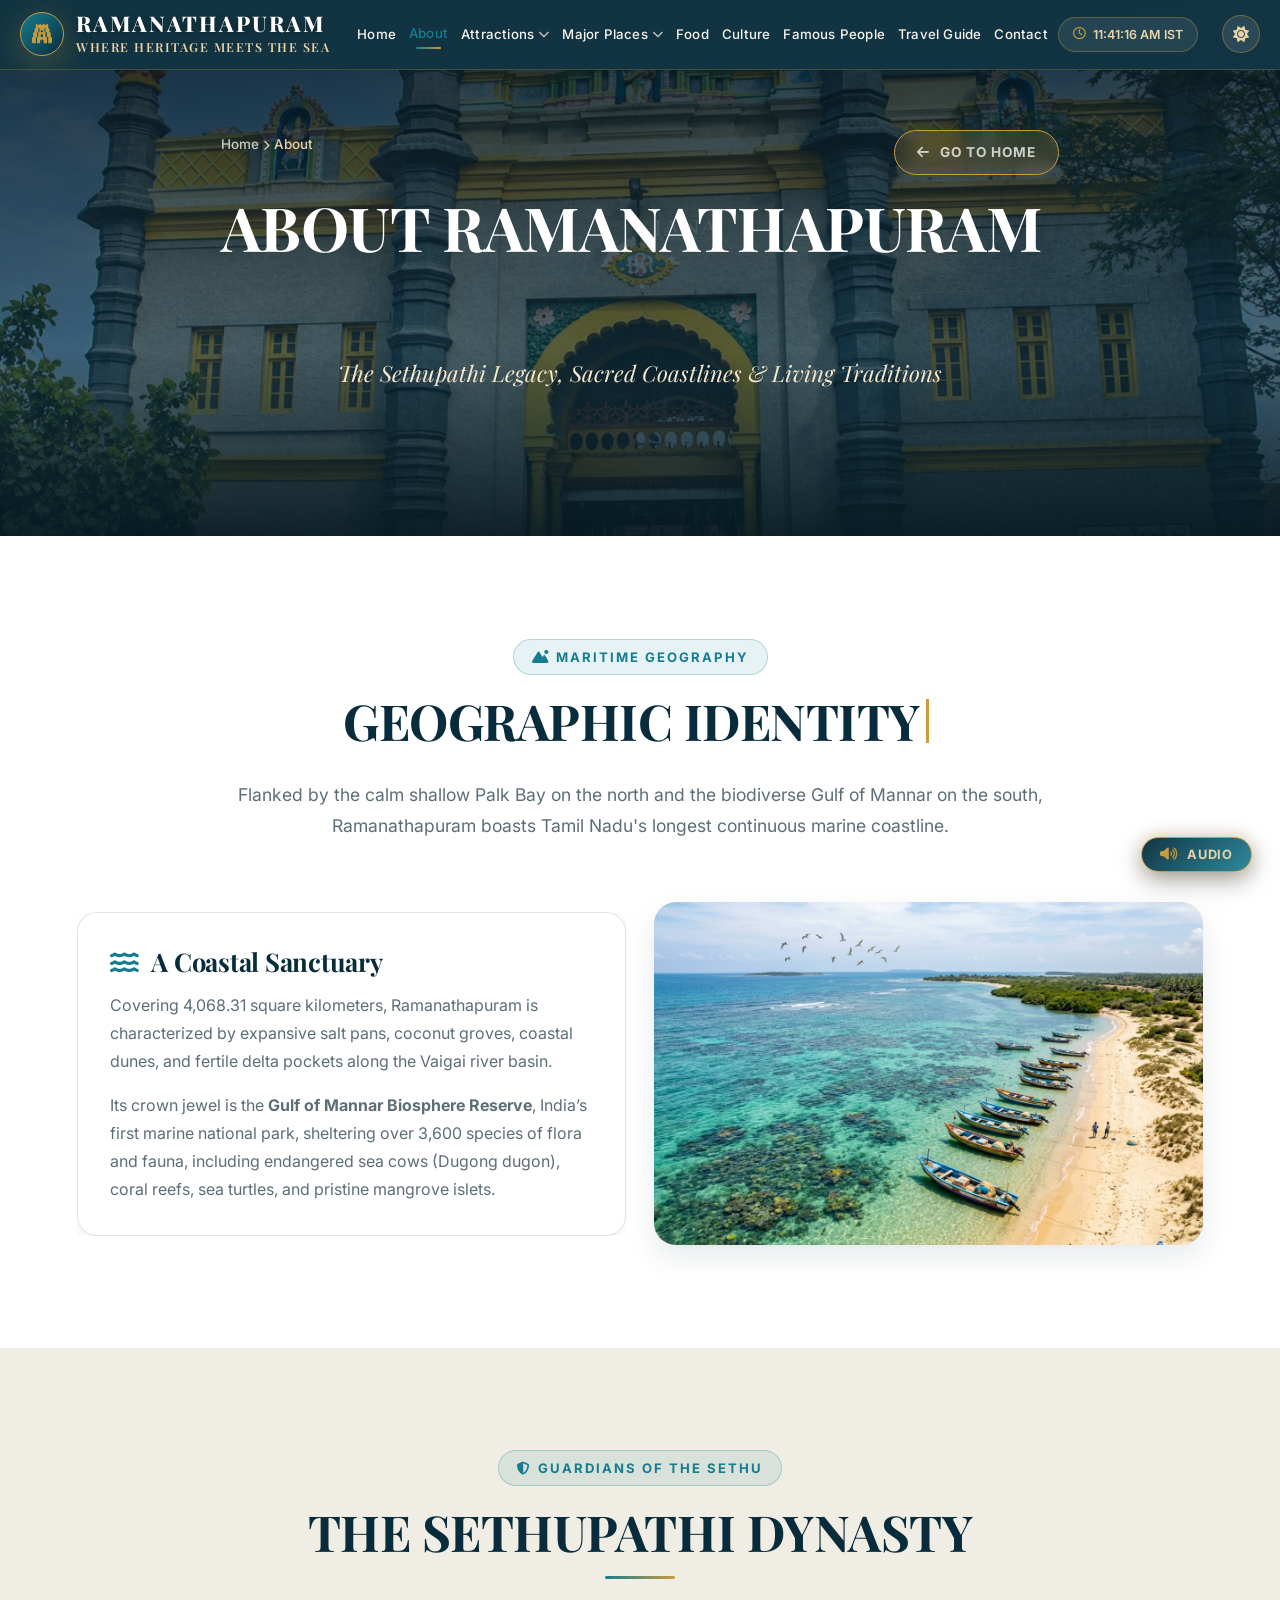
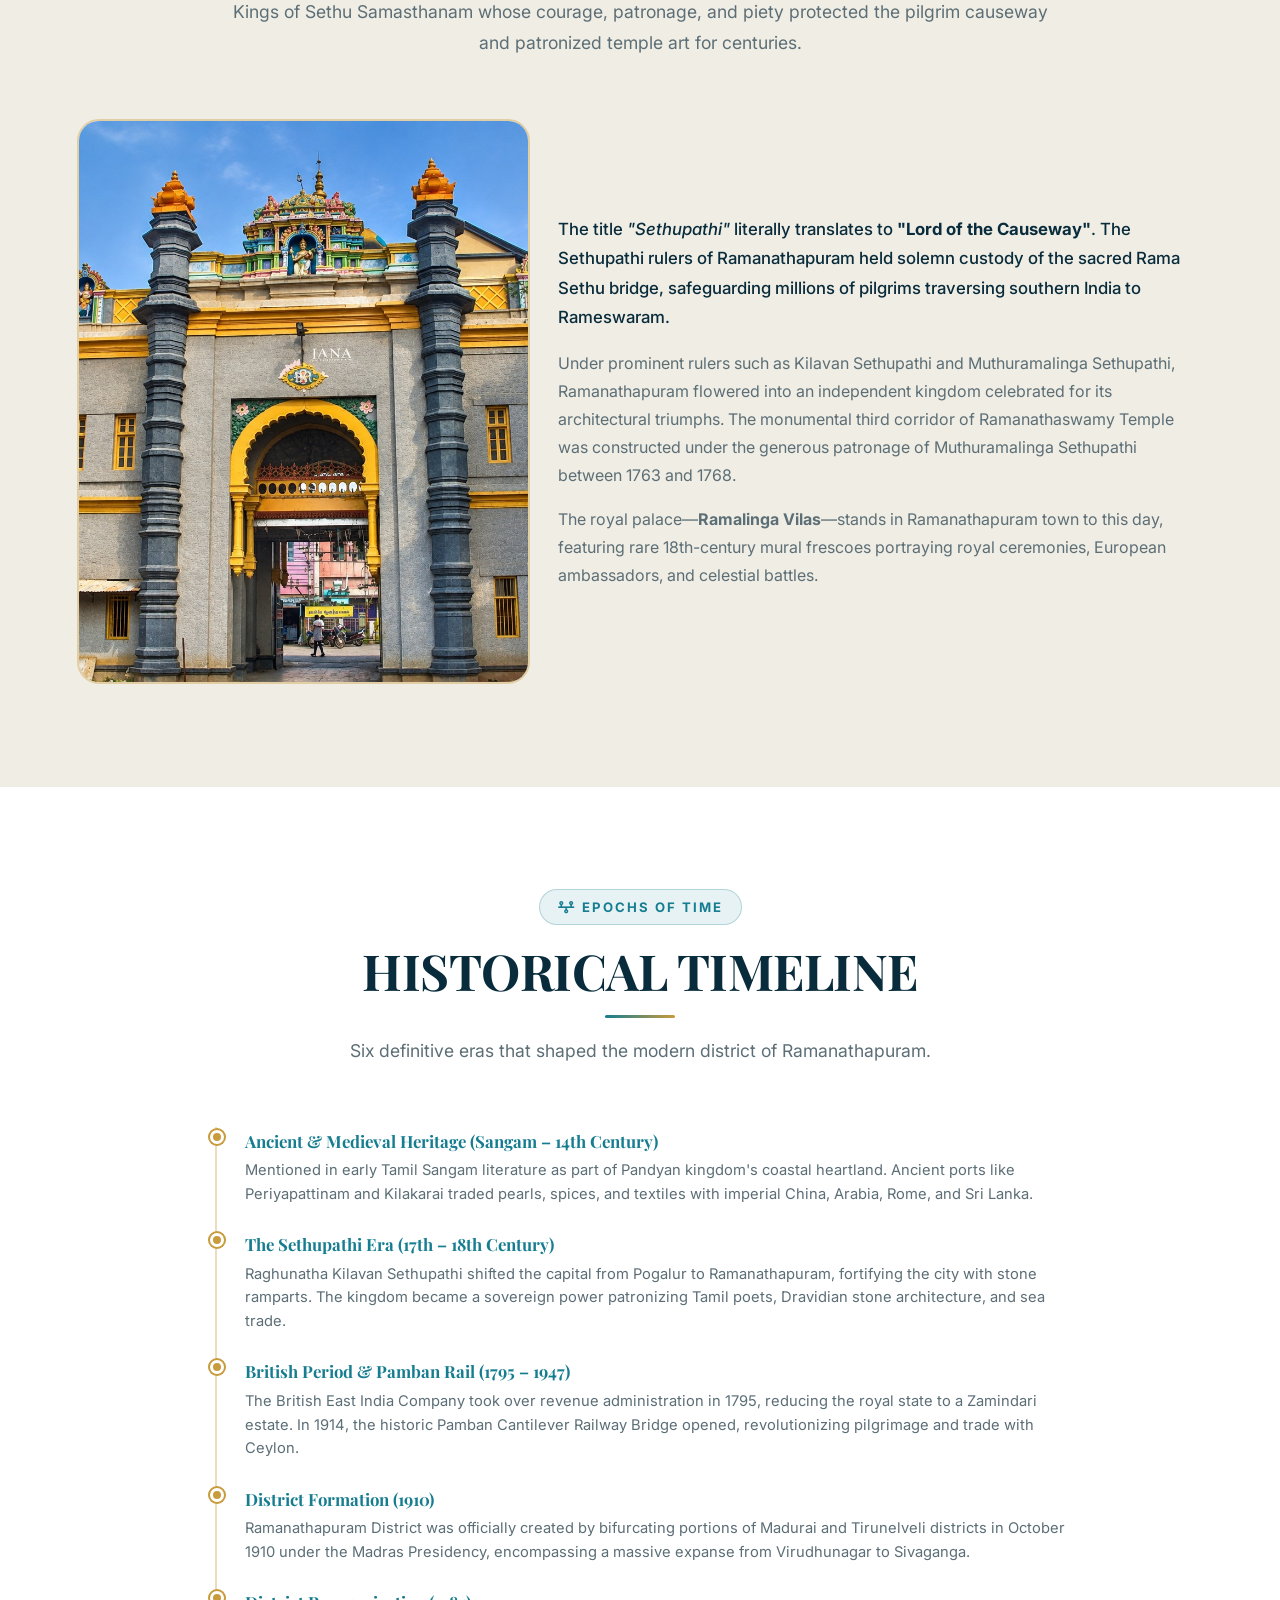
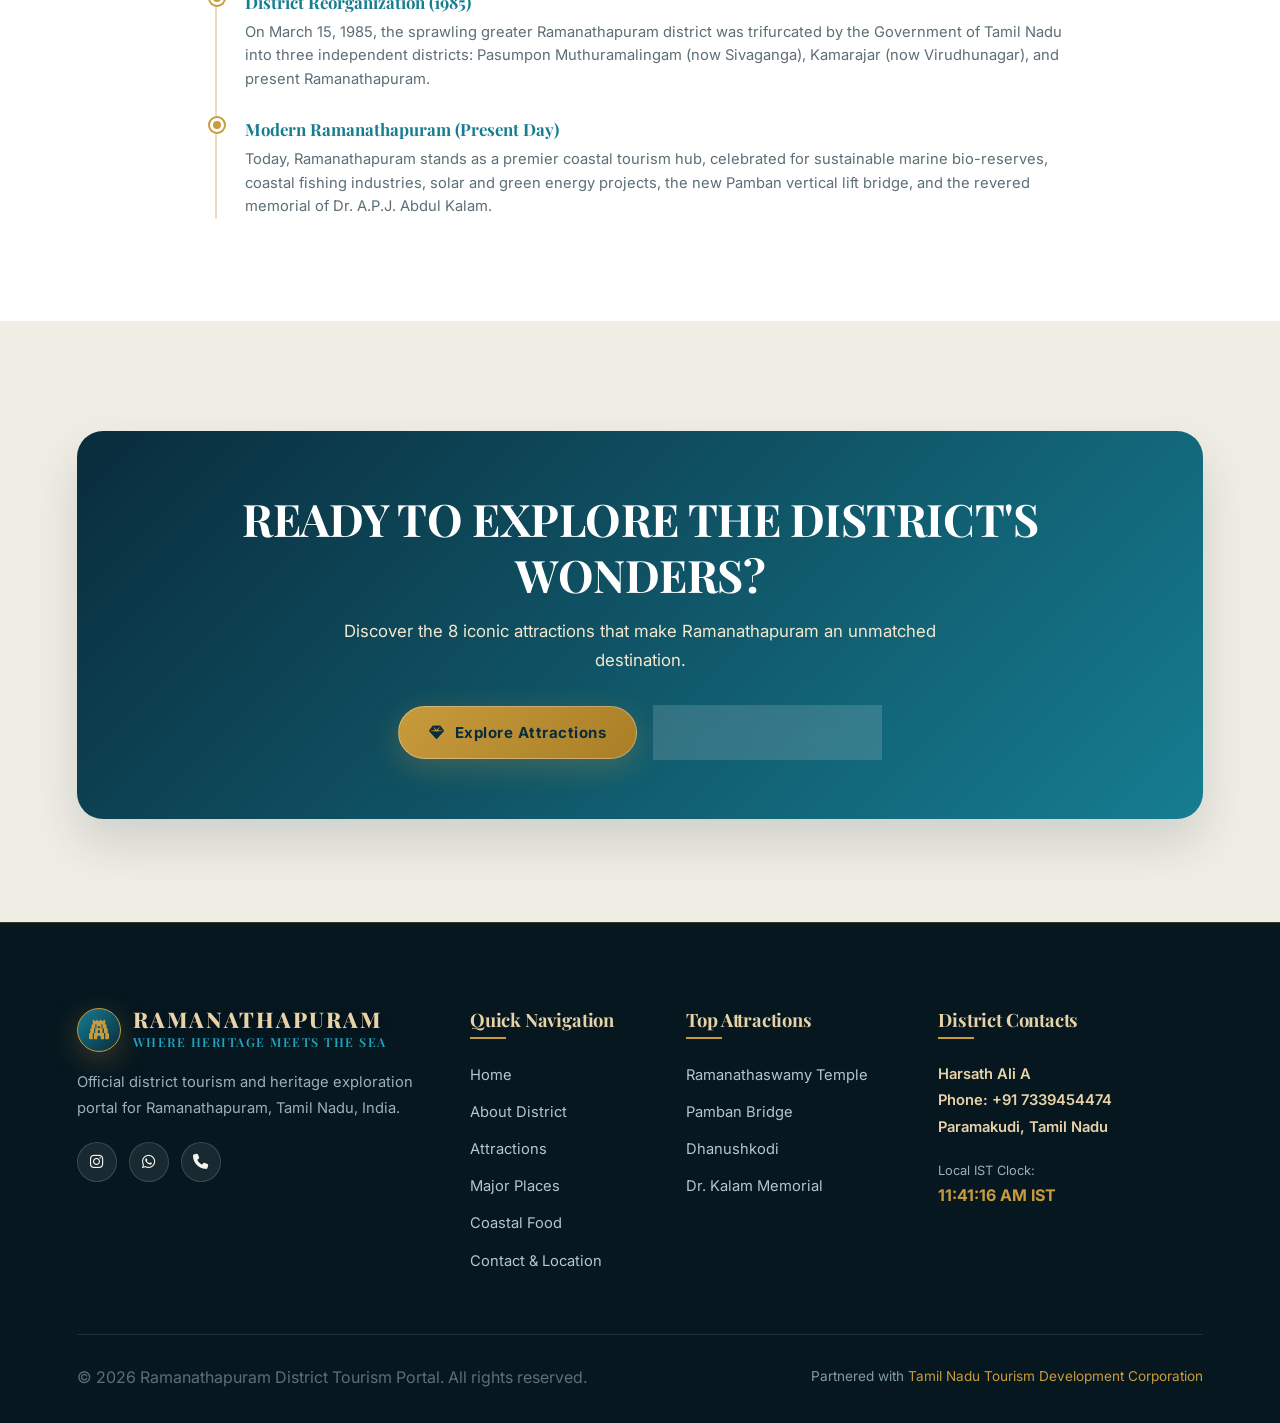
==== about.html @ c70d8a77 "Add files via upload" ====
<!DOCTYPE html>
<html lang="en" data-theme="light">
<head>
    <meta charset="UTF-8">
    <meta name="viewport" content="width=device-width, initial-scale=1.0">
    <title>About Ramanathapuram | Heritage, Geography & Royal Sethupathi Era</title>
    <meta name="description" content="Discover the rich history, royal Sethupathi era, Gulf of Mannar marine reserve, and vibrant cultural heritage of Ramanathapuram District, Tamil Nadu.">
    <link rel="icon" type="image/svg+xml" href="data:image/svg+xml,<svg xmlns='http://www.w3.org/2000/svg' viewBox='0 0 100 100'><text y='.9em' font-size='90'>🌊</text></svg>">

    <link rel="stylesheet" href="https://cdnjs.cloudflare.com/ajax/libs/font-awesome/6.5.1/css/all.min.css">
    <link rel="stylesheet" href="https://cdn.jsdelivr.net/npm/swiper@11/swiper-bundle.min.css">
    <link rel="stylesheet" href="css/style.css">
    <link rel="stylesheet" href="css/components.css">
    <link rel="stylesheet" href="css/responsive.css">
</head>
<body class="page-about">

    <div id="scroll-progress"></div>

    <!-- Header Navigation -->
    <header class="site-header" id="main-header">
        <div class="nav-container-inner">
            <a href="index.html" class="header-brand" aria-label="Ramanathapuram Tourism Home">
                <div class="brand-logo-icon"><i class="fa-solid fa-gopuram"></i></div>
                <div class="brand-text-group">
                    <span class="brand-title on-hero">RAMANATHAPURAM</span>
                    <span class="brand-tagline on-hero">Where Heritage Meets the Sea</span>
                </div>
            </a>

            <nav class="desktop-nav" aria-label="Primary Navigation">
                <ul class="nav-list">
                    <li class="nav-item"><a href="index.html" class="nav-link on-hero">Home</a></li>
                    <li class="nav-item"><a href="about.html" class="nav-link on-hero active">About</a></li>
                    
                    <li class="nav-item has-dropdown">
                        <a href="attractions.html" class="nav-link on-hero">
                            Attractions <i class="fa-solid fa-chevron-down dropdown-chevron"></i>
                        </a>
                        <ul class="dropdown-menu">
                            <li class="dropdown-item"><a href="attractions.html#ramanathaswamy"><i class="fa-solid fa-om"></i> Ramanathaswamy Temple</a></li>
                            <li class="dropdown-item"><a href="attractions.html#pamban"><i class="fa-solid fa-bridge"></i> Pamban Bridge</a></li>
                            <li class="dropdown-item"><a href="attractions.html#dhanushkodi"><i class="fa-solid fa-monument"></i> Dhanushkodi</a></li>
                            <li class="dropdown-item"><a href="attractions.html#kalam"><i class="fa-solid fa-star"></i> A.P.J. Abdul Kalam Memorial</a></li>
                            <li class="dropdown-item"><a href="attractions.html#agni"><i class="fa-solid fa-water"></i> Agni Theertham</a></li>
                            <li class="dropdown-item"><a href="attractions.html#uthirakosamangai"><i class="fa-solid fa-gem"></i> Thiru Uthirakosamangai</a></li>
                            <li class="dropdown-item"><a href="attractions.html#thiruppullani"><i class="fa-solid fa-place-of-worship"></i> Thiruppullani</a></li>
                            <li class="dropdown-item"><a href="attractions.html#dhanushkodi-beach"><i class="fa-solid fa-umbrella-beach"></i> Dhanushkodi Beach</a></li>
                        </ul>
                    </li>

                    <li class="nav-item has-dropdown">
                        <a href="places.html" class="nav-link on-hero">
                            Major Places <i class="fa-solid fa-chevron-down dropdown-chevron"></i>
                        </a>
                        <ul class="dropdown-menu">
                            <li class="dropdown-item"><a href="places.html#ramanathapuram"><i class="fa-solid fa-chess-rook"></i> Ramanathapuram</a></li>
                            <li class="dropdown-item"><a href="places.html#rameswaram"><i class="fa-solid fa-gopuram"></i> Rameswaram</a></li>
                            <li class="dropdown-item"><a href="places.html#paramakudi"><i class="fa-solid fa-masks-theater"></i> Paramakudi</a></li>
                            <li class="dropdown-item"><a href="places.html#dhanushkodi"><i class="fa-solid fa-compass"></i> Dhanushkodi</a></li>
                            <li class="dropdown-item"><a href="places.html#kilakarai"><i class="fa-solid fa-anchor"></i> Kilakarai</a></li>
                            <li class="dropdown-item"><a href="places.html#uthirakosamangai"><i class="fa-solid fa-tree"></i> Thiru Uthirakosamangai</a></li>
                        </ul>
                    </li>

                    <li class="nav-item"><a href="food.html" class="nav-link on-hero">Food</a></li>
                    <li class="nav-item"><a href="culture.html" class="nav-link on-hero">Culture</a></li>
                    <li class="nav-item"><a href="people.html" class="nav-link on-hero">Famous People</a></li>
                    <li class="nav-item"><a href="guide.html" class="nav-link on-hero">Travel Guide</a></li>
                    <li class="nav-item"><a href="contact.html" class="nav-link on-hero">Contact</a></li>
                    <li class="nav-item">
                        <div class="ist-clock-pill on-hero">
                            <i class="fa-regular fa-clock clock-icon-pulse"></i>
                            <span class="live-ist-clock">Loading IST...</span>
                        </div>
                    </li>
                </ul>
            </nav>

            <div class="header-widgets">
                <button class="theme-toggle-btn nav-theme-toggle on-hero" aria-label="Toggle dark and light mode" title="Toggle dark and light mode">
                    <i class="fa-solid fa-moon"></i>
                </button>
                <button class="hamburger-btn on-hero" aria-label="Open Navigation Drawer">
                    <span class="hamburger-line"></span>
                    <span class="hamburger-line"></span>
                    <span class="hamburger-line"></span>
                </button>
            </div>
        </div>
    </header>

    <!-- Mobile Drawer -->
    <div class="mobile-backdrop"></div>
    <div class="mobile-nav-drawer" role="dialog" aria-modal="true">
        <div class="mobile-drawer-header">
            <span class="mobile-drawer-title">RAMANATHAPURAM</span>
            <button class="mobile-close-btn" aria-label="Close"><i class="fa-solid fa-xmark"></i></button>
        </div>
        <div class="mobile-nav-body">
            <a href="index.html" class="mobile-nav-link">Home <i class="fa-solid fa-arrow-right"></i></a>
            <a href="about.html" class="mobile-nav-link active">About <i class="fa-solid fa-arrow-right"></i></a>
            <div>
                <div class="mobile-accordion-header" data-target="mob-attractions">
                    <span>Attractions (8)</span>
                    <i class="fa-solid fa-chevron-down"></i>
                </div>
                <div class="mobile-subnav" id="mob-attractions">
                    <a href="attractions.html#ramanathaswamy">Ramanathaswamy Temple</a>
                    <a href="attractions.html#pamban">Pamban Bridge</a>
                    <a href="attractions.html#dhanushkodi">Dhanushkodi</a>
                    <a href="attractions.html#kalam">A.P.J. Abdul Kalam Memorial</a>
                    <a href="attractions.html#agni">Agni Theertham</a>
                    <a href="attractions.html#uthirakosamangai">Thiru Uthirakosamangai</a>
                    <a href="attractions.html#thiruppullani">Thiruppullani</a>
                    <a href="attractions.html#dhanushkodi-beach">Dhanushkodi Beach</a>
                </div>
            </div>
            <div>
                <div class="mobile-accordion-header" data-target="mob-places">
                    <span>Major Places</span>
                    <i class="fa-solid fa-chevron-down"></i>
                </div>
                <div class="mobile-subnav" id="mob-places">
                    <a href="places.html#ramanathapuram">Ramanathapuram</a>
                    <a href="places.html#rameswaram">Rameswaram</a>
                    <a href="places.html#paramakudi">Paramakudi</a>
                    <a href="places.html#dhanushkodi">Dhanushkodi</a>
                    <a href="places.html#kilakarai">Kilakarai</a>
                    <a href="places.html#uthirakosamangai">Thiru Uthirakosamangai</a>
                </div>
            </div>
            <a href="food.html" class="mobile-nav-link">Food <i class="fa-solid fa-arrow-right"></i></a>
            <a href="culture.html" class="mobile-nav-link">Culture <i class="fa-solid fa-arrow-right"></i></a>
            <a href="people.html" class="mobile-nav-link">Famous People <i class="fa-solid fa-arrow-right"></i></a>
            <a href="guide.html" class="mobile-nav-link">Travel Guide <i class="fa-solid fa-arrow-right"></i></a>
            <a href="contact.html" class="mobile-nav-link">Contact <i class="fa-solid fa-arrow-right"></i></a>
        </div>
        <div class="mobile-drawer-footer">
            <span class="live-ist-clock" style="font-size: 0.85rem;"></span>
            <div style="display: flex; gap: 8px; align-items: center;">
                <button class="theme-toggle-btn" aria-label="Toggle dark and light mode" title="Toggle dark and light mode"><i class="fa-solid fa-moon"></i></button>
            </div>
        </div>
    </div>

    <main>
        <!-- Page Hero -->
        <section class="page-hero">
            <div class="hero-bg-media">
                <img src="assets/images/places/ramanathapuram.jpg" alt="Ramalinga Vilas Palace Ramanathapuram" class="hero-bg-img">
            </div>
            <div class="page-hero-overlay"></div>
            <div class="page-hero-content">
                <div class="breadcrumb-nav" style="display: flex; align-items: center; justify-content: space-between; flex-wrap: wrap; gap: 12px;">
                    <div>
                        <a href="index.html">Home</a> <i class="fa-solid fa-chevron-right" style="font-size: 0.65rem;"></i> <span>About</span>
                    </div>
                    <a href="index.html" class="btn-go-home"><i class="fa-solid fa-arrow-left"></i> Go to Home</a>
                </div>
                <h1 class="page-hero-title typing-title">ABOUT RAMANATHAPURAM</h1>
                <p class="page-hero-subtitle">The Sethupathi Legacy, Sacred Coastlines & Living Traditions</p>

                <!-- Scroll Indicator (Requirement 22) -->
                <a href="#geo-section" class="scroll-indicator-wrap" aria-label="Scroll to Explore">
                    <span class="scroll-indicator-label">Scroll to Explore</span>
                    <div class="scroll-indicator-line"></div>
                    <i class="fa-solid fa-chevron-down scroll-indicator-icon"></i>
                </a>
            </div>
        </section>

        <!-- Geographic Identity & Coastal Landscape -->
        <section class="content-section" id="geo-section" style="background: var(--bg-surface);">
            <div class="section-header">
                <span class="section-badge"><i class="fa-solid fa-mountain-sun"></i> Maritime Geography</span>
                <h2 class="section-title typing-title">GEOGRAPHIC IDENTITY</h2>
                <p class="section-subtitle">
                    Flanked by the calm shallow Palk Bay on the north and the biodiverse Gulf of Mannar on the south, Ramanathapuram boasts Tamil Nadu's longest continuous marine coastline.
                </p>
            </div>

            <div class="editorial-grid" style="align-items: center;">
                <div class="col-span-6">
                    <div class="glass-card spring-jump" style="padding: 32px;">
                        <h3 style="font-size: 1.6rem; color: var(--text-primary); margin-bottom: 14px;">
                            <i class="fa-solid fa-water" style="color: var(--color-ocean-blue); margin-right: 8px;"></i> A Coastal Sanctuary
                        </h3>
                        <p style="margin-bottom: 16px;">
                            Covering 4,068.31 square kilometers, Ramanathapuram is characterized by expansive salt pans, coconut groves, coastal dunes, and fertile delta pockets along the Vaigai river basin.
                        </p>
                        <p>
                            Its crown jewel is the <strong>Gulf of Mannar Biosphere Reserve</strong>, India’s first marine national park, sheltering over 3,600 species of flora and fauna, including endangered sea cows (Dugong dugon), coral reefs, sea turtles, and pristine mangrove islets.
                        </p>
                    </div>
                </div>

                <div class="col-span-6">
                    <div style="border-radius: 22px; overflow: hidden; box-shadow: var(--shadow-md);" class="spring-jump">
                        <img src="assets/images/atmosphere/gulf_of_mannar.jpg" alt="Gulf of Mannar Biosphere Reserve" style="width: 100%; aspect-ratio: 16/10; object-fit: cover;" data-lightbox-src="assets/images/atmosphere/gulf_of_mannar.jpg" data-lightbox-caption="Pristine waters and coral ecosystems of Gulf of Mannar">
                    </div>
                </div>
            </div>
        </section>

        <!-- Historical Significance: The Royal Sethupathis -->
        <section class="content-section" style="background: var(--bg-surface-alt);">
            <div class="section-header">
                <span class="section-badge"><i class="fa-solid fa-shield-halved"></i> Guardians of the Sethu</span>
                <h2 class="section-title">THE SETHUPATHI DYNASTY</h2>
                <p class="section-subtitle">
                    Kings of Sethu Samasthanam whose courage, patronage, and piety protected the pilgrim causeway and patronized temple art for centuries.
                </p>
            </div>

            <div class="editorial-grid" style="align-items: center;">
                <div class="col-span-5">
                    <div style="border-radius: 22px; overflow: hidden; border: 2px solid var(--border-gold);" class="spring-jump">
                        <img src="assets/images/places/ramanathapuram.jpg" alt="Ramalinga Vilas Palace Mural Heritage" style="width: 100%; aspect-ratio: 4/5; object-fit: cover;" data-lightbox-src="assets/images/places/ramanathapuram.jpg" data-lightbox-caption="Ramalinga Vilas Palace, Ramanathapuram">
                    </div>
                </div>

                <div class="col-span-7" style="display: flex; flex-direction: column; gap: 16px;">
                    <p style="font-size: 1.05rem; color: var(--text-primary); font-weight: 500;">
                        The title <em>"Sethupathi"</em> literally translates to <strong>"Lord of the Causeway"</strong>. The Sethupathi rulers of Ramanathapuram held solemn custody of the sacred Rama Sethu bridge, safeguarding millions of pilgrims traversing southern India to Rameswaram.
                    </p>
                    <p>
                        Under prominent rulers such as Kilavan Sethupathi and Muthuramalinga Sethupathi, Ramanathapuram flowered into an independent kingdom celebrated for its architectural triumphs. The monumental third corridor of Ramanathaswamy Temple was constructed under the generous patronage of Muthuramalinga Sethupathi between 1763 and 1768.
                    </p>
                    <p>
                        The royal palace—<strong>Ramalinga Vilas</strong>—stands in Ramanathapuram town to this day, featuring rare 18th-century mural frescoes portraying royal ceremonies, European ambassadors, and celestial battles.
                    </p>
                </div>
            </div>
        </section>

        <!-- Interactive History Timeline -->
        <section class="content-section" style="background: var(--bg-surface);">
            <div class="section-header">
                <span class="section-badge"><i class="fa-solid fa-timeline"></i> Epochs of Time</span>
                <h2 class="section-title">HISTORICAL TIMELINE</h2>
                <p class="section-subtitle">Six definitive eras that shaped the modern district of Ramanathapuram.</p>
            </div>

            <div style="max-width: 850px; margin: 0 auto;">
                <div class="biography-timeline">
                    <!-- 1. Ancient & Medieval Heritage -->
                    <div class="timeline-entry">
                        <div class="timeline-dot"></div>
                        <div class="timeline-year">Ancient & Medieval Heritage (Sangam – 14th Century)</div>
                        <p class="timeline-text">
                            Mentioned in early Tamil Sangam literature as part of Pandyan kingdom's coastal heartland. Ancient ports like Periyapattinam and Kilakarai traded pearls, spices, and textiles with imperial China, Arabia, Rome, and Sri Lanka.
                        </p>
                    </div>

                    <!-- 2. Sethupathi Era -->
                    <div class="timeline-entry">
                        <div class="timeline-dot"></div>
                        <div class="timeline-year">The Sethupathi Era (17th – 18th Century)</div>
                        <p class="timeline-text">
                            Raghunatha Kilavan Sethupathi shifted the capital from Pogalur to Ramanathapuram, fortifying the city with stone ramparts. The kingdom became a sovereign power patronizing Tamil poets, Dravidian stone architecture, and sea trade.
                        </p>
                    </div>

                    <!-- 3. British Colonial Period -->
                    <div class="timeline-entry">
                        <div class="timeline-dot"></div>
                        <div class="timeline-year">British Period & Pamban Rail (1795 – 1947)</div>
                        <p class="timeline-text">
                            The British East India Company took over revenue administration in 1795, reducing the royal state to a Zamindari estate. In 1914, the historic Pamban Cantilever Railway Bridge opened, revolutionizing pilgrimage and trade with Ceylon.
                        </p>
                    </div>

                    <!-- 4. Formation of Ramanathapuram District -->
                    <div class="timeline-entry">
                        <div class="timeline-dot"></div>
                        <div class="timeline-year">District Formation (1910)</div>
                        <p class="timeline-text">
                            Ramanathapuram District was officially created by bifurcating portions of Madurai and Tirunelveli districts in October 1910 under the Madras Presidency, encompassing a massive expanse from Virudhunagar to Sivaganga.
                        </p>
                    </div>

                    <!-- 5. District Reorganization -->
                    <div class="timeline-entry">
                        <div class="timeline-dot"></div>
                        <div class="timeline-year">District Reorganization (1985)</div>
                        <p class="timeline-text">
                            On March 15, 1985, the sprawling greater Ramanathapuram district was trifurcated by the Government of Tamil Nadu into three independent districts: Pasumpon Muthuramalingam (now Sivaganga), Kamarajar (now Virudhunagar), and present Ramanathapuram.
                        </p>
                    </div>

                    <!-- 6. Modern Ramanathapuram -->
                    <div class="timeline-entry">
                        <div class="timeline-dot"></div>
                        <div class="timeline-year">Modern Ramanathapuram (Present Day)</div>
                        <p class="timeline-text">
                            Today, Ramanathapuram stands as a premier coastal tourism hub, celebrated for sustainable marine bio-reserves, coastal fishing industries, solar and green energy projects, the new Pamban vertical lift bridge, and the revered memorial of Dr. A.P.J. Abdul Kalam.
                        </p>
                    </div>
                </div>
            </div>
        </section>

        <!-- Final CTA -->
        <section class="content-section" style="background: var(--bg-surface-alt); padding-top: 40px;">
            <div class="final-cta-banner spring-jump">
                <h2>READY TO EXPLORE THE DISTRICT'S WONDERS?</h2>
                <p>Discover the 8 iconic attractions that make Ramanathapuram an unmatched destination.</p>
                <div style="display: flex; gap: 16px; justify-content: center; flex-wrap: wrap;">
                    <a href="attractions.html" class="btn btn-gold spring-jump"><i class="fa-solid fa-gem"></i> Explore Attractions</a>
                    <a href="guide.html" class="btn btn-secondary spring-jump"><i class="fa-solid fa-route"></i> View Travel Guide</a>
                </div>
            </div>
        </section>
    </main>

    <!-- Global Image Lightbox Modal -->
    <div id="lightbox-modal" role="dialog" aria-modal="true">
        <button class="lightbox-btn lightbox-close"><i class="fa-solid fa-xmark"></i></button>
        <button class="lightbox-btn lightbox-prev"><i class="fa-solid fa-chevron-left"></i></button>
        <button class="lightbox-btn lightbox-next"><i class="fa-solid fa-chevron-right"></i></button>
        <div class="lightbox-content-wrapper">
            <img src="" alt="" class="lightbox-img">
            <div class="lightbox-caption"></div>
        </div>
    </div>

    <!-- Master Footer -->
    <footer class="site-footer">
        <div class="footer-grid">
            <div class="footer-col">
                <a href="index.html" class="header-brand" style="margin-bottom: 16px; display: inline-flex;">
                    <div class="brand-logo-icon"><i class="fa-solid fa-gopuram"></i></div>
                    <div class="brand-text-group">
                        <span class="brand-title" style="color: var(--color-warm-sand);">RAMANATHAPURAM</span>
                        <span class="brand-tagline" style="color: var(--color-ocean-light);">Where Heritage Meets the Sea</span>
                    </div>
                </a>
                <p>Official district tourism and heritage exploration portal for Ramanathapuram, Tamil Nadu, India.</p>
                <div class="footer-social-row">
                    <a href="https://instagram.com/im__harsath" target="_blank" rel="noopener" class="footer-social-btn"><i class="fa-brands fa-instagram"></i></a>
                    <a href="https://wa.me/917339454474" target="_blank" rel="noopener" class="footer-social-btn"><i class="fa-brands fa-whatsapp"></i></a>
                    <a href="tel:+917339454474" class="footer-social-btn"><i class="fa-solid fa-phone"></i></a>
                </div>
            </div>

            <div class="footer-col">
                <h4>Quick Navigation</h4>
                <ul class="footer-links">
                    <li><a href="index.html">Home</a></li>
                    <li><a href="about.html">About District</a></li>
                    <li><a href="attractions.html">Attractions</a></li>
                    <li><a href="places.html">Major Places</a></li>
                    <li><a href="food.html">Coastal Food</a></li>
                    <li><a href="contact.html">Contact & Location</a></li>
                </ul>
            </div>

            <div class="footer-col">
                <h4>Top Attractions</h4>
                <ul class="footer-links">
                    <li><a href="attractions.html#ramanathaswamy">Ramanathaswamy Temple</a></li>
                    <li><a href="attractions.html#pamban">Pamban Bridge</a></li>
                    <li><a href="attractions.html#dhanushkodi">Dhanushkodi</a></li>
                    <li><a href="attractions.html#kalam">Dr. Kalam Memorial</a></li>
                </ul>
            </div>

            <div class="footer-col">
                <h4>District Contacts</h4>
                <p style="color: var(--color-warm-sand); font-weight: 600;">
                    Harsath Ali A<br>
                    Phone: +91 7339454474<br>
                    Paramakudi, Tamil Nadu
                </p>
                <div style="margin-top: 14px;">
                    <span style="font-size: 0.8rem; color: #9BB1BA; display: block;">Local IST Clock:</span>
                    <span class="live-ist-clock" style="color: var(--color-warm-gold); font-weight: 700;"></span>
                </div>
            </div>
        </div>

        <div class="footer-bottom">
            <p>&copy; 2026 Ramanathapuram District Tourism Portal. All rights reserved.</p>
            <span>Partnered with <a href="https://www.tamilnadutourism.tn.gov.in/" target="_blank" rel="noopener">Tamil Nadu Tourism Development Corporation</a></span>
        </div>
    </footer>

    <!-- Floating AUDIO Button -->
    <button id="floating-audio-pill" class="floating-audio-pill" aria-label="Toggle ocean ambience" title="Toggle ocean ambience" aria-pressed="true">
        <i class="fa-solid fa-volume-high"></i>
        <span class="audio-pill-label">AUDIO</span>
    </button>

    <!-- Floating Back to Top Button -->
    <button id="back-to-top" class="back-to-top" aria-label="Back to Top" title="Back to Top">
        <i class="fa-solid fa-arrow-up"></i>
    </button>

    <!-- External Animation & Interactive Libraries -->
    <script src="https://cdnjs.cloudflare.com/ajax/libs/gsap/3.12.5/gsap.min.js"></script>
    <script src="https://cdnjs.cloudflare.com/ajax/libs/gsap/3.12.5/ScrollTrigger.min.js"></script>
    <script src="https://cdn.jsdelivr.net/npm/swiper@11/swiper-bundle.min.js"></script>

    <!-- Audio Ambience Engine -->
    <script src="js/audio-ambience.js"></script>

    <!-- Site Master Scripts -->
    <script src="js/main.js"></script>
    <script src="js/animations.js"></script>
    <script src="js/carousel.js"></script>

    <!-- Mouse Tracking Cursor Glow (Positioned at bottom of DOM) -->
    <div id="cursor-glow"></div>
</body>
</html>
---- css/style.css ----
/* ==========================================================================
   RAMANATHAPURAM TOURISM — WHERE HERITAGE MEETS THE SEA
   MASTER STYLESHEET (CORE DESIGN SYSTEM, THEMING, NAV SPACING, BACKGROUNDS)
   ========================================================================== */

@import url('https://fonts.googleapis.com/css2?family=Inter:wght@300;400;500;600;700;800&family=Noto+Sans+Tamil:wght@400;600;700&family=Playfair+Display:ital,wght@0,500;0,600;0,700;0,800;0,900;1,400;1,600;1,700&display=swap');

:root {
    /* Brand Palette */
    --color-deep-navy: #092C3C;
    --color-ocean-blue: #167D91;
    --color-ocean-light: #22A5BF;
    --color-warm-sand: #E8D3A8;
    --color-sand-light: #F4E8CF;
    --color-soft-cream: #F7F4ED;
    --color-heritage-brown: #513C2E;
    --color-warm-gold: #C89B3C;
    --color-gold-light: #E0BA62;
    --color-coral: #E06D53;

    /* High-contrast WCAG-compliant label colors */
    --color-label-contrast: #8A6A24;
    --color-label-bg: rgba(138, 106, 36, 0.12);
    --color-label-border: rgba(138, 106, 36, 0.35);

    /* Theme Tokens (Default: Light Mode) */
    --bg-body: #F7F4ED;
    --bg-surface: #FFFFFF;
    --bg-surface-alt: #F0EDE4;
    --bg-card: rgba(255, 255, 255, 0.94);
    --bg-card-glass: rgba(255, 255, 255, 0.82);
    --bg-glass-nav: rgba(247, 244, 237, 0.92);
    --border-subtle: rgba(9, 44, 60, 0.12);
    --border-gold: rgba(200, 155, 60, 0.38);

    --text-primary: #092C3C;
    --text-secondary: #513C2E;
    --text-muted: #5C6E76;
    --text-inverse: #F7F4ED;

    /* Unified Typography (Requirement 4 & 5) */
    --font-heading: 'Playfair Display', Georgia, serif;
    --font-subheading: 'Playfair Display', Georgia, serif;
    --font-body: 'Inter', -apple-system, BlinkMacSystemFont, 'Segoe UI', Roboto, sans-serif;
    --font-sans: 'Inter', -apple-system, BlinkMacSystemFont, 'Segoe UI', Roboto, sans-serif;
    --font-tamil: 'Noto Sans Tamil', sans-serif;

    /* Shadows & Elevation */
    --shadow-sm: 0 4px 14px rgba(9, 44, 60, 0.06);
    --shadow-md: 0 12px 28px rgba(9, 44, 60, 0.10);
    --shadow-lg: 0 24px 48px rgba(9, 44, 60, 0.14);
    --shadow-gold: 0 8px 30px rgba(200, 155, 60, 0.28);
    --shadow-ocean: 0 8px 30px rgba(22, 125, 145, 0.28);

    /* Animation Timing */
    --spring-easing: cubic-bezier(0.34, 1.56, 0.64, 1);
    --smooth-easing: cubic-bezier(0.25, 0.8, 0.25, 1);
    --transition-fast: 0.25s var(--smooth-easing);
    --transition-medium: 0.4s var(--smooth-easing);
    --transition-theme: background-color 0.45s ease, color 0.45s ease, border-color 0.45s ease, box-shadow 0.45s ease;
}

[data-theme="dark"] {
    --bg-body: #071B24;
    --bg-surface: #0D2934;
    --bg-surface-alt: #102F3A;
    --bg-card: rgba(13, 41, 52, 0.96);
    --bg-card-glass: rgba(13, 41, 52, 0.88);
    --bg-glass-nav: rgba(7, 27, 36, 0.94);
    --border-subtle: rgba(232, 211, 168, 0.16);
    --border-gold: rgba(200, 155, 60, 0.5);

    --text-primary: #F7F4ED;
    --text-secondary: #E8D3A8;
    --text-muted: #A3B9C2;
    --text-inverse: #092C3C;

    /* High contrast in dark mode */
    --color-label-contrast: #E8D3A8;
    --color-label-bg: rgba(232, 211, 168, 0.16);
    --color-label-border: rgba(200, 155, 60, 0.45);

    --shadow-sm: 0 4px 16px rgba(0, 0, 0, 0.5);
    --shadow-md: 0 12px 32px rgba(0, 0, 0, 0.65);
    --shadow-lg: 0 24px 56px rgba(0, 0, 0, 0.8);
    --shadow-gold: 0 8px 32px rgba(200, 155, 60, 0.4);
    --shadow-ocean: 0 8px 32px rgba(34, 165, 191, 0.35);
}

/* Base Reset & Zero-Gap Assurance (Requirement 2) */
*, *::before, *::after {
    margin: 0;
    padding: 0;
    box-sizing: border-box;
}

html, body {
    margin: 0 !important;
    padding: 0 !important;
}

html {
    scroll-behavior: smooth;
    font-size: 16px;
    overflow-x: hidden;
    -webkit-tap-highlight-color: transparent;
}

body {
    font-family: var(--font-body);
    background-color: var(--bg-body);
    color: var(--text-primary);
    line-height: 1.7;
    overflow-x: hidden;
    transition: var(--transition-theme);
    position: relative;
    min-height: 100vh;
    display: flex;
    flex-direction: column;
}

main {
    flex: 1 0 auto;
    margin: 0;
    padding: 0;
}

/* Headings — Unified Playfair Display Hierarchy (Requirement 4 & 5) */
h1, h2, h3, h4, h5, h6 {
    font-family: var(--font-heading);
    color: var(--text-primary);
    font-weight: 700;
    line-height: 1.25;
    letter-spacing: -0.01em;
    transition: var(--transition-theme);
}

p {
    color: var(--text-muted);
    font-size: 1rem;
    line-height: 1.75;
}

a {
    text-decoration: none;
    color: inherit;
    transition: var(--transition-fast);
}

img {
    max-width: 100%;
    height: auto;
    display: block;
    object-fit: cover;
}

ul {
    list-style: none;
}

button {
    font-family: inherit;
    cursor: pointer;
    border: none;
    outline: none;
    background: transparent;
}

/* Custom Scrollbar */
::-webkit-scrollbar {
    width: 10px;
}

::-webkit-scrollbar-track {
    background: var(--bg-body);
}

::-webkit-scrollbar-thumb {
    background: linear-gradient(var(--color-ocean-blue), var(--color-warm-gold));
    border-radius: 5px;
}

/* Scroll Progress Bar & Cursor Glow (Strictly Zero Document-Flow Impact) */
#scroll-progress {
    position: fixed;
    top: 0;
    left: 0;
    height: 3px;
    background: linear-gradient(90deg, var(--color-ocean-blue), var(--color-warm-gold), var(--color-coral));
    z-index: 10005;
    width: 0%;
    transition: width 0.1s ease-out;
    pointer-events: none;
    margin: 0;
    padding: 0;
}

#cursor-glow {
    position: fixed;
    top: -9999px;
    left: -9999px;
    width: 340px;
    height: 340px;
    border-radius: 50%;
    background: radial-gradient(circle, rgba(200, 155, 60, 0.14) 0%, rgba(22, 125, 145, 0.08) 38%, rgba(247, 244, 237, 0.02) 62%, transparent 75%);
    pointer-events: none;
    z-index: 9999;
    transform: translate3d(-50%, -50%, 0);
    opacity: 0;
    transition: opacity 0.4s ease, width 0.35s ease, height 0.35s ease;
    will-change: transform;
    margin: 0;
    padding: 0;
}

[data-theme="dark"] #cursor-glow {
    background: radial-gradient(circle, rgba(200, 155, 60, 0.18) 0%, rgba(22, 125, 145, 0.12) 40%, rgba(9, 44, 60, 0.06) 62%, transparent 75%);
}

/* Card-level pointer-following subtle liquid reflection */
.glass-card,
.food-card,
.destination-card-lg,
.fact-card,
.person-media-wrap {
    position: relative;
}

.glass-card::before,
.food-card::before,
.destination-card-lg::before,
.fact-card::before,
.person-media-wrap::before {
    content: '';
    position: absolute;
    inset: 0;
    border-radius: inherit;
    background: radial-gradient(320px circle at var(--mouse-x, 50%) var(--mouse-y, 50%), rgba(200, 155, 60, 0.11), transparent 75%);
    opacity: 0;
    pointer-events: none;
    transition: opacity 0.35s ease;
    z-index: 1;
}

.glass-card:hover::before,
.food-card:hover::before,
.destination-card-lg:hover::before,
.fact-card:hover::before,
.person-media-wrap:hover::before {
    opacity: 1;
}

[data-theme="dark"] .glass-card::before,
[data-theme="dark"] .food-card::before,
[data-theme="dark"] .destination-card-lg::before,
[data-theme="dark"] .fact-card::before,
[data-theme="dark"] .person-media-wrap::before {
    background: radial-gradient(320px circle at var(--mouse-x, 50%) var(--mouse-y, 50%), rgba(22, 125, 145, 0.15), rgba(200, 155, 60, 0.08) 45%, transparent 75%);
}

/* ==========================================================================
   PAGE-SPECIFIC ATMOSPHERIC BACKGROUND EFFECTS (Section 16)
   ========================================================================== */

/* HOME: Ocean atmosphere and gentle wave movement */
body.page-home {
    background-image: 
        radial-gradient(circle at 15% 30%, rgba(22, 125, 145, 0.07) 0%, transparent 50%),
        radial-gradient(circle at 85% 70%, rgba(200, 155, 60, 0.05) 0%, transparent 50%);
    background-attachment: fixed;
}

/* ABOUT: Subtle heritage texture and flowing light */
body.page-about {
    background-image: 
        radial-gradient(circle at 20% 20%, rgba(200, 155, 60, 0.08) 0%, transparent 45%),
        radial-gradient(circle at 80% 80%, rgba(81, 60, 46, 0.06) 0%, transparent 50%),
        radial-gradient(circle at 50% 50%, rgba(22, 125, 145, 0.04) 0%, transparent 60%);
    background-attachment: fixed;
}

/* ATTRACTIONS: Ocean & coastal wave atmosphere */
body.page-attractions {
    background-image: 
        radial-gradient(circle at 50% 15%, rgba(22, 125, 145, 0.08) 0%, transparent 55%),
        radial-gradient(circle at 10% 85%, rgba(200, 155, 60, 0.06) 0%, transparent 45%);
    background-attachment: fixed;
}

/* MAJOR PLACES: Geographic contour lines and subtle map-inspired movement */
body.page-places {
    background-image: 
        radial-gradient(circle at 80% 25%, rgba(22, 125, 145, 0.08) 0%, transparent 50%),
        radial-gradient(circle at 25% 75%, rgba(200, 155, 60, 0.07) 0%, transparent 50%);
    background-attachment: fixed;
}

/* FOOD: Warm organic spice and amber gradients */
body.page-food {
    background-image: 
        radial-gradient(circle at 25% 20%, rgba(224, 109, 83, 0.06) 0%, transparent 45%),
        radial-gradient(circle at 75% 70%, rgba(200, 155, 60, 0.08) 0%, transparent 50%);
    background-attachment: fixed;
}

/* CULTURE: Subtle traditional temple motif / pattern watermark */
body.page-culture {
    background-image: 
        radial-gradient(circle at 30% 25%, rgba(200, 155, 60, 0.08) 0%, transparent 45%),
        radial-gradient(circle at 70% 75%, rgba(81, 60, 46, 0.06) 0%, transparent 50%);
    background-attachment: fixed;
}

/* FAMOUS PEOPLE: Cinematic atmospheric dark/soft gradient */
body.page-people {
    background-image: 
        radial-gradient(circle at 50% 30%, rgba(22, 125, 145, 0.06) 0%, transparent 50%),
        radial-gradient(circle at 50% 80%, rgba(200, 155, 60, 0.06) 0%, transparent 50%);
    background-attachment: fixed;
}

/* TRAVEL GUIDE: Animated map/grid lines */
body.page-guide {
    background-image: 
        radial-gradient(circle at 20% 30%, rgba(22, 125, 145, 0.07) 0%, transparent 50%),
        radial-gradient(circle at 80% 70%, rgba(200, 155, 60, 0.06) 0%, transparent 50%);
    background-attachment: fixed;
}

/* CONTACT: Calm coastal dawn gradient */
body.page-contact {
    background-image: 
        radial-gradient(circle at 50% 20%, rgba(22, 125, 145, 0.08) 0%, transparent 50%),
        radial-gradient(circle at 50% 85%, rgba(200, 155, 60, 0.06) 0%, transparent 50%);
    background-attachment: fixed;
}

/* ==========================================================================
   SPLASH SCREEN / PRELOADER (WITH OFFICIAL WEBSITE BRAND LOGO)
   ========================================================================== */
#splash-screen {
    position: fixed;
    inset: 0;
    background: radial-gradient(circle at center, #0D2934 0%, #071B24 100%);
    z-index: 99999;
    display: flex;
    flex-direction: column;
    justify-content: center;
    align-items: center;
    color: #F7F4ED;
    transition: opacity 0.85s cubic-bezier(0.4, 0, 0.2, 1), visibility 0.85s;
}

#splash-screen.splash-hidden {
    opacity: 0;
    visibility: hidden;
    pointer-events: none;
    display: none !important;
}

.splash-content {
    text-align: center;
    position: relative;
    z-index: 2;
    padding: 24px;
    max-width: 720px;
}

.splash-ring-container {
    position: relative;
    width: 140px;
    height: 140px;
    margin: 0 auto 32px;
}

.splash-ring-svg {
    transform: rotate(-90deg);
    width: 140px;
    height: 140px;
}

.splash-ring-bg {
    fill: none;
    stroke: rgba(232, 211, 168, 0.15);
    stroke-width: 3.5;
}

.splash-ring-progress {
    fill: none;
    stroke: url(#goldOceanGrad);
    stroke-width: 4;
    stroke-linecap: round;
    stroke-dasharray: 408;
    stroke-dashoffset: 408;
    animation: progressRingAnim 2.6s cubic-bezier(0.4, 0, 0.2, 1) forwards;
}

@keyframes progressRingAnim {
    0% { stroke-dashoffset: 408; }
    100% { stroke-dashoffset: 0; }
}

/* Authentic Website Brand Logo inside Splash Screen */
.splash-brand-logo {
    position: absolute;
    top: 50%;
    left: 50%;
    transform: translate(-50%, -50%) scale(0.85);
    width: 68px;
    height: 68px;
    border-radius: 50%;
    background: linear-gradient(135deg, var(--color-ocean-blue), var(--color-deep-navy));
    border: 2px solid var(--color-warm-gold);
    display: flex;
    align-items: center;
    justify-content: center;
    color: var(--color-warm-gold);
    font-size: 1.85rem;
    box-shadow: 0 0 25px rgba(200, 155, 60, 0.5);
    opacity: 0;
    animation: splashLogoScaleIn 1s cubic-bezier(0.34, 1.56, 0.64, 1) 0.3s forwards;
}

@keyframes splashLogoScaleIn {
    to {
        opacity: 1;
        transform: translate(-50%, -50%) scale(1);
    }
}

.splash-title {
    font-family: var(--font-heading);
    font-size: clamp(2rem, 5.5vw, 3.4rem);
    letter-spacing: 5px;
    color: var(--color-warm-sand);
    text-transform: uppercase;
    margin-bottom: 10px;
    opacity: 0;
    transform: translateY(20px);
    animation: splashFadeIn 1s cubic-bezier(0.2, 0.8, 0.2, 1) 0.5s forwards;
}

.splash-subtitle {
    font-family: var(--font-subheading);
    font-size: clamp(1.1rem, 2.5vw, 1.5rem);
    font-style: italic;
    color: rgba(247, 244, 237, 0.9);
    letter-spacing: 2.5px;
    opacity: 0;
    transform: translateY(16px);
    animation: splashFadeIn 1s cubic-bezier(0.2, 0.8, 0.2, 1) 0.9s forwards;
}

.splash-waves-bg {
    position: absolute;
    inset: 0;
    opacity: 0.22;
    background: radial-gradient(circle at 50% 85%, var(--color-ocean-blue) 0%, transparent 65%);
    pointer-events: none;
    animation: floatWave 8s infinite alternate ease-in-out;
}

@keyframes splashFadeIn {
    to {
        opacity: 1;
        transform: translateY(0);
    }
}

@keyframes floatWave {
    0% { transform: scale(1); }
    100% { transform: scale(1.25) translateY(-25px); }
}

/* ==========================================================================
   STICKY HEADER & SEAMLESS HERO CONNECTION (ZERO GAP BELOW NAVBAR)
   ========================================================================== */
header.site-header {
    position: sticky;
    top: 0;
    left: 0;
    width: 100%;
    z-index: 1000;
    background: rgba(9, 44, 60, 0.96);
    backdrop-filter: blur(16px);
    -webkit-backdrop-filter: blur(16px);
    border-bottom: 1px solid rgba(200, 155, 60, 0.25);
    padding: 12px 0;
    transition: background-color 0.35s ease, padding 0.3s ease, box-shadow 0.35s ease, border-color 0.35s ease;
    margin: 0;
}

[data-theme="dark"] header.site-header {
    background: rgba(7, 27, 36, 0.98);
    border-bottom: 1px solid rgba(200, 155, 60, 0.35);
}

header.site-header.scrolled {
    padding: 10px 0;
    box-shadow: 0 10px 30px rgba(0, 0, 0, 0.4);
    border-bottom: 1px solid rgba(200, 155, 60, 0.4);
}

/* Centered Max-Width Navigation Container */
.nav-container-inner {
    max-width: 1400px;
    margin: 0 auto;
    width: 100%;
    padding: 0 28px;
    display: flex;
    justify-content: space-between;
    align-items: center;
    box-sizing: border-box;
}

.header-brand {
    display: flex;
    align-items: center;
    gap: 12px;
    flex-shrink: 0;
}

.brand-logo-icon {
    width: 44px;
    height: 44px;
    border-radius: 50%;
    background: linear-gradient(135deg, var(--color-ocean-blue), var(--color-deep-navy));
    border: 1.5px solid var(--color-warm-gold);
    display: flex;
    align-items: center;
    justify-content: center;
    color: var(--color-warm-gold);
    font-size: 1.25rem;
    box-shadow: var(--shadow-gold);
    transition: transform 0.4s var(--spring-easing);
}

.header-brand:hover .brand-logo-icon {
    transform: rotate(15deg) scale(1.08);
}

.brand-text-group {
    display: flex;
    flex-direction: column;
}

.brand-title {
    font-family: var(--font-heading);
    font-size: 1.35rem;
    font-weight: 800;
    letter-spacing: 2px;
    color: #FFFFFF;
    line-height: 1.1;
    text-shadow: 0 2px 8px rgba(0, 0, 0, 0.4);
}

[data-theme="dark"] .brand-title {
    color: var(--color-warm-sand);
}

.brand-tagline {
    font-family: var(--font-subheading);
    font-size: 0.78rem;
    letter-spacing: 1.5px;
    color: var(--color-warm-sand);
    font-weight: 600;
    text-transform: uppercase;
}

[data-theme="dark"] .brand-tagline {
    color: var(--color-gold-light);
}

/* Nav Menu */
.desktop-nav {
    display: flex;
    align-items: center;
}

.nav-list {
    display: flex;
    align-items: center;
    gap: 8px;
}

.nav-item {
    position: relative;
}

.nav-link {
    font-size: 0.88rem;
    font-weight: 500;
    letter-spacing: 0.2px;
    padding: 6px 4px;
    color: #F7F4ED;
    position: relative;
    display: inline-flex;
    align-items: center;
    gap: 4px;
    transition: color 0.3s ease, transform 0.25s ease;
}

.nav-link::after {
    content: '';
    position: absolute;
    bottom: 2px;
    left: 10px;
    width: 0%;
    height: 2px;
    background: linear-gradient(90deg, var(--color-ocean-blue), var(--color-warm-gold));
    border-radius: 4px;
    transition: width 0.35s var(--smooth-easing);
}

.nav-link:hover::after,
.nav-link.active::after {
    width: calc(100% - 20px);
}

.nav-link:hover,
.nav-link.active {
    color: var(--color-warm-gold) !important;
    transform: translateY(-1px);
}

.nav-link::after {
    content: '';
    position: absolute;
    bottom: 2px;
    left: 10px;
    width: 0%;
    height: 2px;
    background: linear-gradient(90deg, var(--color-ocean-blue), var(--color-warm-gold));
    border-radius: 4px;
    transition: width 0.35s var(--smooth-easing);
}

.nav-link:hover::after,
.nav-link.active::after {
    width: calc(100% - 20px);
}

.nav-link:hover,
.nav-link.active {
    color: var(--color-ocean-blue) !important;
}

[data-theme="dark"] .nav-link:hover,
[data-theme="dark"] .nav-link.active {
    color: var(--color-warm-gold) !important;
}

/* Dropdown Caret Icon */
.dropdown-chevron {
    font-size: 0.7rem;
    transition: transform 0.3s ease;
    opacity: 0.75;
}

.has-dropdown:hover .dropdown-chevron {
    transform: rotate(180deg);
}

/* Dropdown Menu (Solid, Opaque, Elegant) */
.dropdown-menu {
    position: absolute;
    top: 100%;
    left: 50%;
    transform: translateX(-50%) translateY(14px);
    background: #092C3C;
    border: 1px solid var(--border-gold);
    border-radius: 14px;
    box-shadow: 0 18px 40px rgba(0, 0, 0, 0.5), 0 0 0 1px rgba(200, 155, 60, 0.2);
    padding: 10px 0;
    min-width: 250px;
    opacity: 0;
    visibility: hidden;
    pointer-events: none;
    z-index: 1002;
    transition: opacity 0.3s var(--smooth-easing),
                transform 0.3s var(--spring-easing),
                visibility 0.3s;
}

[data-theme="dark"] .dropdown-menu {
    background: #071B24;
    border-color: rgba(200, 155, 60, 0.45);
}

.has-dropdown:hover .dropdown-menu,
.has-dropdown:focus-within .dropdown-menu {
    opacity: 1;
    visibility: visible;
    pointer-events: auto;
    transform: translateX(-50%) translateY(4px);
}

.dropdown-item a {
    display: flex;
    align-items: center;
    gap: 10px;
    padding: 10px 20px;
    font-size: 0.88rem;
    color: #F7F4ED !important;
    font-weight: 500;
    transition: background-color 0.25s ease, padding-left 0.25s ease, color 0.25s ease;
}

.dropdown-item a i {
    font-size: 0.8rem;
    color: var(--color-warm-gold);
    width: 16px;
    text-align: center;
}

.dropdown-item a:hover,
.dropdown-item a:focus {
    background: rgba(200, 155, 60, 0.18);
    color: var(--color-warm-sand) !important;
    padding-left: 24px;
}

/* Header Widgets */
.header-widgets {
    display: flex;
    align-items: center;
    gap: 12px;
    flex-shrink: 0;
}

.ist-clock-pill {
    display: flex;
    align-items: center;
    gap: 8px;
    background: rgba(255, 255, 255, 0.08);
    border: 1px solid rgba(200, 155, 60, 0.35);
    padding: 6px 14px;
    border-radius: 50px;
    font-family: var(--font-sans);
    font-size: 0.78rem;
    font-weight: 600;
    color: var(--color-warm-sand);
    transition: var(--transition-theme);
    white-space: nowrap;
}

[data-theme="dark"] .ist-clock-pill {
    background: rgba(13, 41, 52, 0.85);
    color: var(--color-warm-sand);
    border-color: rgba(200, 155, 60, 0.4);
}

.clock-icon-pulse {
    color: var(--color-warm-gold);
    animation: clockTick 2s infinite ease-in-out;
}

@keyframes clockTick {
    0%, 100% { transform: scale(1); }
    50% { transform: scale(1.15); color: var(--color-ocean-light); }
}

.theme-toggle-btn {
    width: 40px;
    height: 40px;
    border-radius: 50%;
    background: rgba(255, 255, 255, 0.08);
    border: 1px solid rgba(200, 155, 60, 0.35);
    display: flex;
    align-items: center;
    justify-content: center;
    color: var(--color-warm-sand);
    font-size: 1rem;
    transition: all 0.3s var(--spring-easing);
}

[data-theme="dark"] .theme-toggle-btn {
    background: rgba(13, 41, 52, 0.85);
    color: var(--color-warm-gold);
    border-color: rgba(200, 155, 60, 0.5);
}

.theme-toggle-btn:hover {
    transform: scale(1.1) rotate(15deg);
    background: var(--color-warm-gold);
    color: #092C3C !important;
    border-color: var(--color-warm-gold);
}

/* Hamburger Toggle Button */
.hamburger-btn {
    display: none;
    width: 42px;
    height: 42px;
    border-radius: 10px;
    background: rgba(255, 255, 255, 0.08);
    border: 1px solid rgba(200, 155, 60, 0.35);
    align-items: center;
    justify-content: center;
    flex-direction: column;
    gap: 5px;
    cursor: pointer;
    transition: var(--transition-fast);
}

.hamburger-btn:hover {
    border-color: var(--color-warm-gold);
    background: rgba(200, 155, 60, 0.2);
}

.hamburger-line {
    width: 22px;
    height: 2px;
    background-color: var(--color-warm-sand);
    border-radius: 2px;
    transition: all 0.3s ease;
}

/* Navigation Theme Toggle Switch */
.nav-theme-toggle {
    width: 38px;
    height: 38px;
    background: rgba(255, 255, 255, 0.1);
    border: 1px solid rgba(200, 155, 60, 0.45);
    cursor: pointer;
}

.nav-theme-toggle:focus-visible {
    outline: 2px solid var(--color-warm-gold);
    outline-offset: 2px;
}

/* ==========================================================================
   FLOATING BACK TO TOP BUTTON (Section 34)
   ========================================================================== */
#back-to-top {
    position: fixed;
    bottom: 84px;
    right: 28px;
    width: 48px;
    height: 48px;
    border-radius: 50%;
    background: var(--color-deep-navy);
    color: var(--color-warm-sand);
    border: 2px solid var(--color-warm-gold);
    box-shadow: var(--shadow-lg);
    display: flex;
    align-items: center;
    justify-content: center;
    font-size: 1.15rem;
    z-index: 999;
    opacity: 0;
    visibility: hidden;
    transform: translateY(20px) scale(0.9);
    transition: all 0.4s var(--spring-easing);
}

#back-to-top.visible {
    opacity: 1;
    visibility: visible;
    transform: translateY(0) scale(1);
}

#back-to-top:hover {
    background: var(--color-warm-gold);
    color: var(--color-deep-navy);
    transform: translateY(-4px) scale(1.08);
    box-shadow: var(--shadow-gold);
}

[data-theme="dark"] #back-to-top {
    background: #0D2934;
    border-color: var(--color-warm-gold);
}

/* ==========================================================================
   PREMIUM BUTTON INTERACTIONS (Section 35)
   ========================================================================== */
.btn {
    display: inline-flex;
    align-items: center;
    justify-content: center;
    gap: 10px;
    padding: 13px 30px;
    border-radius: 50px;
    font-weight: 600;
    font-size: 0.94rem;
    letter-spacing: 0.5px;
    cursor: pointer;
    position: relative;
    overflow: hidden;
    transition: transform 0.35s var(--spring-easing), box-shadow 0.35s var(--smooth-easing), background 0.3s;
    z-index: 1;
}

.btn:active {
    transform: translateY(0) scale(0.98);
}

.btn-primary {
    background: linear-gradient(135deg, var(--color-ocean-blue), #0F5E6E);
    color: #FFFFFF;
    box-shadow: var(--shadow-ocean);
    border: 1px solid rgba(255, 255, 255, 0.2);
}

.btn-primary:hover {
    transform: translateY(-3px) scale(1.02);
    box-shadow: 0 12px 28px rgba(22, 125, 145, 0.45);
    background: linear-gradient(135deg, var(--color-ocean-light), var(--color-ocean-blue));
}

.btn-gold {
    background: linear-gradient(135deg, var(--color-warm-gold), #A97E26);
    color: #092C3C;
    font-weight: 700;
    box-shadow: var(--shadow-gold);
    border: 1px solid rgba(255, 255, 255, 0.3);
}

.btn-gold:hover {
    transform: translateY(-3px) scale(1.02);
    box-shadow: 0 12px 30px rgba(200, 155, 60, 0.45);
    background: linear-gradient(135deg, var(--color-gold-light), var(--color-warm-gold));
}

.btn-secondary {
    background: rgba(255, 255, 255, 0.15);
    color: #FFFFFF;
    border: 1px solid rgba(255, 255, 255, 0.35);
    backdrop-filter: blur(8px);
}

.btn-secondary:hover {
    background: #FFFFFF;
    color: var(--color-deep-navy);
    transform: translateY(-3px);
}

/* "GO TO HOME" Button for Inner Pages (Requirement 33) */
.btn-go-home {
    display: inline-flex;
    align-items: center;
    gap: 10px;
    padding: 10px 22px;
    border-radius: 50px;
    background: rgba(200, 155, 60, 0.18);
    border: 1.5px solid var(--color-warm-gold);
    color: var(--color-warm-sand);
    font-size: 0.85rem;
    font-weight: 700;
    letter-spacing: 1px;
    text-transform: uppercase;
    backdrop-filter: blur(8px);
    transition: all 0.35s var(--spring-easing);
    margin-top: 16px;
}

.btn-go-home i {
    transition: transform 0.3s ease;
}

.btn-go-home:hover {
    background: var(--color-warm-gold);
    color: #092C3C;
    transform: translateY(-3px) scale(1.03);
    box-shadow: var(--shadow-gold);
}

.btn-go-home:hover i {
    transform: translateX(-4px);
}

/* ==========================================================================
   HERO BANNER & CINEMATIC OVERLAY (DIRECT INTEGRATION OVER HERO PHOTOGRAPH)
   ========================================================================== */
.hero,
.hero-section {
    position: relative;
    width: 100%;
    min-height: calc(100vh - 72px);
    display: flex;
    flex-direction: column;
    align-items: center;
    justify-content: center;
    text-align: center;
    padding: 32px 6% 24px;
    overflow: hidden;
    color: #FFFFFF;
    margin: 0;
    background-image: url('../assets/images/hero/hero_coastal_ramnad.jpg');
    background-size: cover;
    background-position: center center;
    background-repeat: no-repeat;
}

.hero-bg-media {
    position: absolute !important;
    inset: 0;
    width: 100%;
    height: 100%;
    z-index: 1;
    overflow: hidden;
    pointer-events: none;
}

.hero-image,
.hero-bg-img {
    position: absolute !important;
    inset: 0;
    width: 100%;
    height: 100%;
    object-fit: cover;
    object-position: center center;
    z-index: 1;
    transform: scale(1.04);
    transition: transform 1.2s cubic-bezier(0.25, 0.8, 0.25, 1);
    animation: subtleHeroZoom 24s infinite alternate ease-in-out;
    will-change: transform;
}

@keyframes subtleHeroZoom {
    0% { transform: scale(1.02); }
    100% { transform: scale(1.08); }
}

/* Layered Cinematic Overlay: Preserves the authentic photo (ocean, sky, temple) while providing text legibility */
.hero-overlay {
    position: absolute;
    inset: 0;
    background: 
        radial-gradient(ellipse at 50% 50%, rgba(9, 44, 60, 0.16) 0%, rgba(9, 44, 60, 0.38) 68%, rgba(7, 27, 36, 0.62) 100%),
        linear-gradient(180deg, 
            rgba(7, 27, 36, 0.42) 0%, 
            rgba(9, 44, 60, 0.08) 28%, 
            rgba(9, 44, 60, 0.18) 65%, 
            rgba(7, 27, 36, 0.55) 100%
        );
    z-index: 2;
    pointer-events: none;
}

/* Sunlight Reflecting on Ocean Water (Subtle, warm gold, slow drift) */
.ocean-sunlight-shimmer {
    position: absolute;
    bottom: 8%;
    left: -25%;
    width: 150%;
    height: 36%;
    background: radial-gradient(ellipse at 50% 65%, rgba(232, 211, 168, 0.20) 0%, rgba(200, 155, 60, 0.10) 35%, transparent 72%);
    filter: blur(22px);
    pointer-events: none;
    z-index: 2;
    animation: oceanSunlightDrift 16s infinite alternate ease-in-out;
}

@keyframes oceanSunlightDrift {
    0% { transform: translateX(-5%) scaleY(0.92); opacity: 0.45; }
    50% { transform: translateX(3%) scaleY(1.06); opacity: 0.8; }
    100% { transform: translateX(8%) scaleY(0.95); opacity: 0.55; }
}

/* Atmospheric Coastal Haze */
.hero-atmospheric-haze {
    position: absolute;
    inset: 0;
    background: radial-gradient(circle at 50% 35%, rgba(34, 165, 191, 0.08) 0%, transparent 68%);
    pointer-events: none;
    z-index: 2;
    animation: heroHazePulse 18s infinite alternate ease-in-out;
}

@keyframes heroHazePulse {
    0% { opacity: 0.5; transform: scale(1); }
    100% { opacity: 0.85; transform: scale(1.05); }
}

#hero-three-canvas {
    position: absolute;
    inset: 0;
    width: 100%;
    height: 100%;
    z-index: 2;
    pointer-events: none;
}

.hero-content {
    position: relative;
    z-index: 3;
    max-width: 860px;
    margin: 0 auto;
    width: 100%;
    display: flex;
    flex-direction: column;
    align-items: center;
    text-align: center;
}

/* Location Badge: Pill with dark ocean background, thin warm-gold border, backdrop blur */
.hero-pill-badge {
    display: inline-flex;
    align-items: center;
    gap: 8px;
    background: rgba(9, 44, 60, 0.5);
    border: 1px solid rgba(200, 155, 60, 0.55);
    color: var(--color-warm-sand);
    padding: 7px 22px;
    border-radius: 50px;
    font-family: var(--font-body);
    font-size: 0.82rem;
    font-weight: 600;
    letter-spacing: 2.2px;
    text-transform: uppercase;
    margin-bottom: 14px;
    backdrop-filter: blur(10px);
    -webkit-backdrop-filter: blur(10px);
    box-shadow: 0 4px 18px rgba(0, 0, 0, 0.3), inset 0 0 10px rgba(200, 155, 60, 0.12);
    animation: badgeFadeSlideDown 0.85s cubic-bezier(0.25, 0.8, 0.25, 1) 0.2s both;
}

@keyframes badgeFadeSlideDown {
    0% { opacity: 0; transform: translateY(-16px); }
    100% { opacity: 1; transform: translateY(0); }
}

/* Main Hero Title: Playfair Display, Uppercase, Large Editorial Typography */
.hero-title {
    font-family: var(--font-heading);
    font-size: clamp(2.6rem, 6.5vw, 4.8rem);
    font-weight: 800;
    line-height: 1.08;
    letter-spacing: clamp(2px, 0.6vw, 4px);
    text-transform: uppercase;
    color: #FFFFFF;
    margin-bottom: 8px;
    text-shadow: 0 4px 24px rgba(0, 0, 0, 0.68), 0 2px 8px rgba(0, 0, 0, 0.4);
    min-height: 1.15em;
}

/* Tagline: Refined Heading Family, Italic, Warm Cream, Subtle Glow */
.hero-subtitle {
    font-family: var(--font-subheading);
    font-size: clamp(1.2rem, 2.6vw, 1.8rem);
    font-style: italic;
    letter-spacing: 1.5px;
    color: var(--color-sand-light);
    margin-bottom: 16px;
    text-shadow: 0 0 18px rgba(232, 211, 168, 0.35), 0 2px 10px rgba(0, 0, 0, 0.55);
    min-height: 1.3em;
    opacity: 0;
    transform: translateY(14px);
    filter: blur(4px);
    transition: opacity 0.8s cubic-bezier(0.25, 0.8, 0.25, 1), transform 0.8s cubic-bezier(0.25, 0.8, 0.25, 1), filter 0.8s ease;
}

.hero-subtitle.revealed {
    opacity: 1;
    transform: translateY(0);
    filter: blur(0);
}

/* Hero Description: Inter, Medium, Warm White/Cream, Comfortable Line Height */
.hero-description {
    font-family: var(--font-body);
    font-size: clamp(0.96rem, 1.5vw, 1.12rem);
    font-weight: 400;
    color: rgba(247, 244, 237, 0.94);
    max-width: 760px;
    margin: 0 auto 24px auto;
    line-height: 1.75;
    text-shadow: 0 2px 8px rgba(0, 0, 0, 0.55);
    opacity: 0;
    transform: translateY(14px);
    transition: opacity 0.8s cubic-bezier(0.25, 0.8, 0.25, 1), transform 0.8s cubic-bezier(0.25, 0.8, 0.25, 1);
}

.hero-description.revealed {
    opacity: 1;
    transform: translateY(0);
}

/* Hero CTA Group */
.hero-cta-group {
    display: flex;
    align-items: center;
    justify-content: center;
    gap: 16px;
    flex-wrap: wrap;
    opacity: 0;
    transform: translateY(12px);
    transition: opacity 0.75s cubic-bezier(0.25, 0.8, 0.25, 1), transform 0.75s cubic-bezier(0.25, 0.8, 0.25, 1);
}

.hero-cta-group.revealed {
    opacity: 1;
    transform: translateY(0);
}

/* Button 1: Coastal Blue / Teal */
.btn-hero-primary {
    background: linear-gradient(135deg, #167D91 0%, #0E5867 100%);
    color: #FFFFFF !important;
    border: 1px solid rgba(34, 165, 191, 0.5);
    box-shadow: 0 8px 24px rgba(22, 125, 145, 0.35);
    border-radius: 50px;
    padding: 13px 28px;
    font-weight: 700;
    font-size: 0.92rem;
    letter-spacing: 0.8px;
    text-transform: uppercase;
    display: inline-flex;
    align-items: center;
    gap: 10px;
    cursor: pointer;
    position: relative;
    overflow: hidden;
    transition: transform 0.35s var(--spring-easing), box-shadow 0.35s ease, filter 0.3s ease, background 0.3s ease;
}

.btn-hero-primary:hover {
    transform: translateY(-3px) scale(1.02);
    filter: brightness(1.1);
    box-shadow: 0 12px 30px rgba(22, 125, 145, 0.55), 0 0 20px rgba(34, 165, 191, 0.4);
    background: linear-gradient(135deg, #22A5BF 0%, #167D91 100%);
    color: #FFFFFF !important;
}

.btn-hero-primary:active {
    transform: translateY(1px) scale(0.98);
}

/* Button 2: Warm Heritage Gold */
.btn-hero-gold {
    background: linear-gradient(135deg, #C89B3C 0%, #A97E26 100%);
    color: #092C3C !important;
    border: 1px solid rgba(255, 255, 255, 0.45);
    box-shadow: 0 8px 24px rgba(200, 155, 60, 0.35);
    border-radius: 50px;
    padding: 13px 28px;
    font-weight: 700;
    font-size: 0.92rem;
    letter-spacing: 0.8px;
    text-transform: uppercase;
    display: inline-flex;
    align-items: center;
    gap: 10px;
    cursor: pointer;
    position: relative;
    overflow: hidden;
    transition: transform 0.35s var(--spring-easing), box-shadow 0.35s ease, filter 0.3s ease, background 0.3s ease;
}

.btn-hero-gold:hover {
    transform: translateY(-3px) scale(1.02);
    filter: brightness(1.08);
    box-shadow: 0 12px 30px rgba(200, 155, 60, 0.55), 0 0 20px rgba(232, 211, 168, 0.45);
    background: linear-gradient(135deg, #E0BA62 0%, #C89B3C 100%);
    color: #092C3C !important;
}

.btn-hero-gold:active {
    transform: translateY(1px) scale(0.98);
}

/* Typing Cursor Indicator */
.typing-cursor {
    display: inline-block;
    width: 3px;
    height: 0.9em;
    background-color: var(--color-warm-gold);
    margin-left: 6px;
    vertical-align: -0.05em;
    animation: typingBlink 0.8s infinite;
}

@keyframes typingBlink {
    0%, 100% { opacity: 1; }
    50% { opacity: 0; }
}

/* Cinematic Scroll Indicator: Warm Gold with animated line & chevron */
.scroll-indicator-wrap {
    margin-top: 24px;
    display: inline-flex;
    flex-direction: column;
    align-items: center;
    gap: 8px;
    cursor: pointer;
    z-index: 4;
    text-decoration: none;
    opacity: 0;
    transform: translateY(10px);
    transition: transform 0.3s ease, opacity 0.4s ease;
}

.scroll-indicator-wrap.revealed {
    opacity: 1;
    transform: translateY(0);
}

.scroll-indicator-wrap:hover {
    transform: translateY(3px);
}

.scroll-indicator-label {
    font-family: var(--font-body);
    font-size: 0.72rem;
    font-weight: 700;
    letter-spacing: 3px;
    text-transform: uppercase;
    color: var(--color-warm-sand);
    animation: indicatorTextPulse 2.8s infinite ease-in-out;
}

@keyframes indicatorTextPulse {
    0%, 100% { opacity: 0.75; }
    50% { opacity: 1; }
}

.scroll-indicator-line {
    width: 2px;
    height: 30px;
    background: linear-gradient(180deg, var(--color-warm-gold) 0%, transparent 100%);
    position: relative;
    overflow: hidden;
    border-radius: 2px;
}

.scroll-indicator-line::after {
    content: '';
    position: absolute;
    top: 0;
    left: 0;
    width: 100%;
    height: 100%;
    background: #FFFFFF;
    animation: scrollLineDrop 2.2s cubic-bezier(0.65, 0, 0.35, 1) infinite;
}

@keyframes scrollLineDrop {
    0% { transform: translateY(-100%); }
    100% { transform: translateY(100%); }
}

.scroll-indicator-icon {
    font-size: 0.85rem;
    color: var(--color-warm-gold);
    animation: arrowNudge 2.2s infinite ease-in-out;
}

@keyframes arrowNudge {
    0%, 100% { transform: translateY(0); }
    50% { transform: translateY(4px); }
}

/* Page Sub-Hero Banner (Zero Gap Under Navbar) */
.page-hero {
    position: relative;
    padding: 44px 6% 40px;
    min-height: 320px;
    display: flex;
    flex-direction: column;
    align-items: center;
    justify-content: center;
    text-align: center;
    overflow: hidden;
    color: #FFFFFF;
    margin: 0;
}

.page-hero-overlay {
    position: absolute;
    inset: 0;
    background: linear-gradient(180deg, rgba(7, 27, 36, 0.82) 0%, rgba(9, 44, 60, 0.68) 60%, rgba(7, 27, 36, 0.96) 100%);
    z-index: 2;
}

.page-hero-content {
    position: relative;
    z-index: 3;
    max-width: 850px;
}

.breadcrumb-nav {
    display: inline-flex;
    align-items: center;
    gap: 8px;
    font-size: 0.84rem;
    font-weight: 500;
    color: var(--color-warm-sand);
    margin-bottom: 14px;
}

.breadcrumb-nav a {
    color: rgba(255, 255, 255, 0.75);
}

.breadcrumb-nav a:hover {
    color: var(--color-warm-gold);
}

.page-hero-title {
    font-size: clamp(2.2rem, 5vw, 3.8rem);
    color: #FFFFFF;
    margin-bottom: 12px;
}

.page-hero-subtitle {
    font-family: var(--font-subheading);
    font-size: clamp(1.1rem, 2.5vw, 1.4rem);
    font-style: italic;
    color: var(--color-sand-light);
}

/* ==========================================================================
   SECTION LAYOUTS & PROGRESSIVE REVEALS
   ========================================================================== */
section.content-section {
    padding: clamp(65px, 8vw, 115px) 6%;
    position: relative;
    z-index: 2;
}

.section-header {
    text-align: center;
    max-width: 820px;
    margin: 0 auto 60px;
}

.section-badge {
    display: inline-flex;
    align-items: center;
    gap: 6px;
    background: rgba(22, 125, 145, 0.10);
    color: var(--color-ocean-blue);
    border: 1px solid rgba(22, 125, 145, 0.25);
    padding: 6px 18px;
    border-radius: 50px;
    font-size: 0.82rem;
    font-weight: 700;
    text-transform: uppercase;
    letter-spacing: 2px;
    margin-bottom: 14px;
}

[data-theme="dark"] .section-badge {
    background: rgba(200, 155, 60, 0.15);
    color: var(--color-warm-gold);
    border-color: rgba(200, 155, 60, 0.35);
}

.section-title {
    font-size: clamp(2rem, 4.5vw, 3.1rem);
    color: var(--text-primary);
    margin-bottom: 16px;
    position: relative;
}

.section-title::after {
    content: '';
    display: block;
    width: 70px;
    height: 3.5px;
    background: linear-gradient(90deg, var(--color-ocean-blue), var(--color-warm-gold));
    border-radius: 10px;
    margin: 14px auto 0;
}

.section-subtitle {
    font-size: clamp(0.98rem, 2vw, 1.1rem);
    color: var(--text-muted);
    line-height: 1.8;
}

/* Progressive Typing / Reveal Effect (Requirement 9) */
.typing-title {
    position: relative;
    display: inline-block;
}

.typing-title::after {
    content: '';
    display: inline-block;
    width: 3px;
    height: 1.1em;
    vertical-align: middle;
    background-color: var(--color-warm-gold);
    margin-left: 6px;
    animation: typingBlink 0.9s infinite;
    opacity: 0;
}

.typing-title.active-typing::after {
    opacity: 1;
}

.typing-title.finished-typing::after {
    display: none;
}

@keyframes typingBlink {
    0%, 100% { opacity: 0; }
    50% { opacity: 1; }
}

/* ==========================================================================
   SCROLL-TRIGGERED ANIMATIONS (INTERSECTION OBSERVER - Requirement 11)
   ========================================================================== */
.reveal-on-scroll {
    opacity: 0;
    transform: translateY(30px);
    transition: opacity 0.7s var(--smooth-easing), transform 0.7s var(--spring-easing);
    will-change: opacity, transform;
}

.reveal-on-scroll.revealed {
    opacity: 1;
    transform: translateY(0);
}

.reveal-left {
    opacity: 0;
    transform: translateX(-40px);
    transition: opacity 0.7s var(--smooth-easing), transform 0.7s var(--spring-easing);
}

.reveal-left.revealed {
    opacity: 1;
    transform: translateX(0);
}

.reveal-right {
    opacity: 0;
    transform: translateX(40px);
    transition: opacity 0.7s var(--smooth-easing), transform 0.7s var(--spring-easing);
}

.reveal-right.revealed {
    opacity: 1;
    transform: translateX(0);
}

.reveal-scale {
    opacity: 0;
    transform: scale(0.92);
    transition: opacity 0.7s var(--smooth-easing), transform 0.7s var(--spring-easing);
}

.reveal-scale.revealed {
    opacity: 1;
    transform: scale(1);
}

/* Stagger Delays for Multiple Cards */
.stagger-1 { transition-delay: 80ms; }
.stagger-2 { transition-delay: 160ms; }
.stagger-3 { transition-delay: 240ms; }
.stagger-4 { transition-delay: 320ms; }
.stagger-5 { transition-delay: 400ms; }
.stagger-6 { transition-delay: 480ms; }

/* ==========================================================================
   FOOTER
   ========================================================================== */
footer.site-footer {
    background: #061720;
    color: #F7F4ED;
    border-top: 1px solid rgba(200, 155, 60, 0.25);
    padding: 85px 6% 32px;
    position: relative;
    z-index: 10;
}

.footer-grid {
    display: grid;
    grid-template-columns: 2fr 1fr 1.2fr 1.5fr;
    gap: 40px;
    margin-bottom: 60px;
    max-width: 1400px;
    margin-left: auto;
    margin-right: auto;
}

.footer-col h4 {
    color: var(--color-warm-sand);
    font-size: 1.15rem;
    margin-bottom: 22px;
    position: relative;
    padding-bottom: 8px;
}

.footer-col h4::after {
    content: '';
    position: absolute;
    bottom: 0;
    left: 0;
    width: 36px;
    height: 2px;
    background: var(--color-warm-gold);
}

.footer-col p {
    color: #9BB1BA;
    font-size: 0.92rem;
    line-height: 1.8;
    margin-bottom: 20px;
}

.footer-links {
    display: flex;
    flex-direction: column;
    gap: 10px;
}

.footer-links a {
    color: #B2C7CF;
    font-size: 0.92rem;
    display: inline-flex;
    align-items: center;
    gap: 8px;
    transition: all 0.25s ease;
}

.footer-links a:hover {
    color: var(--color-warm-sand);
    transform: translateX(5px);
}

.footer-social-row {
    display: flex;
    align-items: center;
    gap: 12px;
    margin-top: 20px;
}

.footer-social-btn {
    width: 40px;
    height: 40px;
    border-radius: 50%;
    background: rgba(255, 255, 255, 0.08);
    border: 1px solid rgba(255, 255, 255, 0.15);
    display: flex;
    align-items: center;
    justify-content: center;
    color: #F7F4ED;
    font-size: 0.95rem;
    transition: all 0.3s var(--spring-easing);
}

.footer-social-btn:hover {
    background: var(--color-ocean-blue);
    color: #FFFFFF;
    transform: translateY(-4px) scale(1.1);
    border-color: var(--color-ocean-blue);
}

.footer-bottom {
    display: flex;
    justify-content: space-between;
    align-items: center;
    flex-wrap: wrap;
    gap: 20px;
    padding-top: 28px;
    border-top: 1px solid rgba(255, 255, 255, 0.1);
    font-size: 0.85rem;
    color: #839BA5;
    max-width: 1400px;
    margin: 0 auto;
}

.footer-bottom a {
    color: var(--color-warm-gold);
}

/* Wave Divider Utility */
.wave-divider {
    position: relative;
    width: 100%;
    overflow: hidden;
    line-height: 0;
    pointer-events: none;
}

.wave-divider svg {
    display: block;
    width: 100%;
    height: 50px;
}

.wave-fill {
    fill: var(--bg-surface-alt);
    transition: fill 0.45s ease;
}

/* ==========================================================================
   OCEAN IDENTITY: MULTI-LAYER DRIFTING WAVES & SUNLIGHT SHIMMER (Requirements 8, 10, 11, 12, 13)
   ========================================================================== */
.ocean-waves-container {
    position: relative;
    width: 100%;
    overflow: hidden;
    line-height: 0;
    pointer-events: none;
    margin-top: -1px;
}

.ocean-wave-layer {
    position: absolute;
    bottom: 0;
    left: 0;
    width: 200%;
    height: 64px;
    will-change: transform;
}

.ocean-wave-layer.layer-1 {
    opacity: 0.12;
    animation: waveDrift1 36s ease-in-out infinite alternate;
}

.ocean-wave-layer.layer-2 {
    opacity: 0.18;
    animation: waveDrift2 28s ease-in-out infinite alternate;
}

.ocean-wave-layer.layer-3 {
    opacity: 0.22;
    animation: waveDrift3 18s ease-in-out infinite alternate;
}

.ocean-wave-layer.layer-4 {
    opacity: 0.28;
    animation: waveDrift4 42s ease-in-out infinite alternate;
}

@keyframes waveDrift1 {
    0% { transform: translateX(0) scaleY(1); }
    100% { transform: translateX(-50%) scaleY(1.15); }
}

@keyframes waveDrift2 {
    0% { transform: translateX(-50%) scaleY(1.1); }
    100% { transform: translateX(0) scaleY(0.95); }
}

@keyframes waveDrift3 {
    0% { transform: translateY(0); }
    50% { transform: translateY(-8px); }
    100% { transform: translateY(0); }
}

@keyframes waveDrift4 {
    0% { transform: translateX(-25%) scale(1); }
    100% { transform: translateX(-5%) scale(1.08); }
}

/* Sunlight Shimmer Sweep across key coastal elements (Requirements 12 & 13) */
.ocean-shimmer-sweep {
    position: relative;
    overflow: hidden;
}

.ocean-shimmer-sweep::after {
    content: '';
    position: absolute;
    inset: 0;
    background: linear-gradient(115deg, transparent 25%, rgba(200, 155, 60, 0.14) 46%, rgba(255, 245, 220, 0.22) 50%, rgba(34, 165, 191, 0.14) 54%, transparent 75%);
    background-size: 250% 100%;
    animation: sunlightSweep 14s infinite ease-in-out;
    pointer-events: none;
    z-index: 2;
}

@keyframes sunlightSweep {
    0% { background-position: -150% 0; }
    50% { background-position: 150% 0; }
    100% { background-position: -150% 0; }
}

/* Subtle Water Micro-Shimmer */
.water-shimmer {
    position: relative;
}

.water-shimmer::before {
    content: '';
    position: absolute;
    inset: 0;
    background: radial-gradient(ellipse at 50% 80%, rgba(34, 165, 191, 0.14) 0%, transparent 60%);
    animation: waterPulse 6s infinite alternate ease-in-out;
    pointer-events: none;
    z-index: 2;
}

@keyframes waterPulse {
    0% { opacity: 0.3; transform: scale(0.98); }
    100% { opacity: 0.75; transform: scale(1.02); }
}

/* ==========================================================================
   PAGE TRANSITION CURTAIN & ATMOSPHERIC ANIMATIONS (Section 13 & 7)
   ========================================================================== */
#page-transition-curtain {
    position: fixed;
    inset: 0;
    background: radial-gradient(circle at center, #0D2934 0%, #071B24 100%);
    z-index: 99998;
    pointer-events: none;
    opacity: 0;
    transform: scaleY(0);
    transform-origin: bottom;
    transition: transform 0.4s cubic-bezier(0.77, 0, 0.175, 1), opacity 0.3s ease;
}

#page-transition-curtain.transition-active {
    opacity: 1;
    transform: scaleY(1);
    transform-origin: top;
    pointer-events: auto;
}

/* Atmospheric Background Movement */
@keyframes atmosphericShift {
    0% { background-position: 0% 0%; }
    50% { background-position: 100% 100%; }
    100% { background-position: 0% 0%; }
}

body.page-home,
body.page-about,
body.page-attractions,
body.page-places,
body.page-food,
body.page-culture,
body.page-people,
body.page-guide,
body.page-contact {
    background-size: 200% 200%;
    animation: atmosphericShift 35s ease infinite alternate;
}

/* Three.js Hero Canvas Container */
#hero-three-canvas {
    position: absolute;
    inset: 0;
    z-index: 2;
    pointer-events: none;
    opacity: 0.75;
    mix-blend-mode: screen;
}

/* Reduced Motion Override */
@media (prefers-reduced-motion: reduce) {
    *, *::before, *::after {
        animation-duration: 0.01ms !important;
        animation-iteration-count: 1 !important;
        transition-duration: 0.01ms !important;
        scroll-behavior: auto !important;
    }
    #hero-three-canvas {
        display: none !important;
    }
    .hero-bg-img {
        animation: none !important;
        transform: none !important;
    }
}
---- css/components.css ----
/* ==========================================================================
   RAMANATHAPURAM TOURISM — WHERE HERITAGE MEETS THE SEA
   COMPONENTS STYLESHEET (CARDS, HIGH-CONTRAST LABELS, TIMELINES, FORMS)
   ========================================================================== */

/* ==========================================================================
   1. GLASS PANELS & EDITORIAL CARDS
   ========================================================================== */
.glass-card {
    background: var(--bg-card);
    backdrop-filter: blur(16px);
    -webkit-backdrop-filter: blur(16px);
    border: 1px solid var(--border-subtle);
    border-radius: 20px;
    box-shadow: var(--shadow-sm);
    overflow: hidden;
    position: relative;
    transition: transform 0.45s cubic-bezier(0.25, 0.8, 0.25, 1), box-shadow 0.45s cubic-bezier(0.25, 0.8, 0.25, 1), border-color 0.35s ease;
    will-change: transform, box-shadow;
}

/* Liquid Sheen Sweep Effect across Card Surface */
.glass-card::after,
.destination-card-lg::after,
.travel-card::after,
.itinerary-card::after,
.famous-card::after {
    content: '';
    position: absolute;
    top: -50%;
    left: -60%;
    width: 220%;
    height: 220%;
    background: linear-gradient(
        45deg,
        transparent 35%,
        rgba(255, 255, 255, 0.08) 46%,
        rgba(200, 155, 60, 0.16) 50%,
        rgba(255, 255, 255, 0.08) 54%,
        transparent 65%
    );
    transform: rotate(25deg) translateY(-120%);
    transition: transform 0.85s cubic-bezier(0.19, 1, 0.22, 1);
    pointer-events: none;
    z-index: 10;
}

.glass-card:hover::after,
.destination-card-lg:hover::after,
.travel-card:hover::after,
.itinerary-card:hover::after,
.famous-card:hover::after {
    transform: rotate(25deg) translateY(120%);
}

.glass-card:hover {
    border-color: var(--border-gold);
    box-shadow: 0 16px 36px rgba(9, 44, 60, 0.14), 0 0 18px rgba(200, 155, 60, 0.15);
    transform: translateY(-6px) scale(1.01);
}

[data-theme="dark"] .glass-card:hover {
    box-shadow: 0 22px 48px rgba(0, 0, 0, 0.65), 0 0 25px rgba(200, 155, 60, 0.28);
}

/* Card Image Wrapper with Slow Zoom (Section 13) */
.card-media {
    position: relative;
    width: 100%;
    overflow: hidden;
    aspect-ratio: 16 / 10;
}

.card-img {
    width: 100%;
    height: 100%;
    object-fit: cover;
    transition: transform 0.75s var(--smooth-easing), filter 0.4s ease;
}

.glass-card:hover .card-img {
    transform: scale(1.07);
}

.card-badge {
    position: absolute;
    top: 16px;
    left: 16px;
    background: rgba(9, 44, 60, 0.88);
    color: var(--color-warm-sand);
    border: 1px solid var(--border-gold);
    padding: 6px 15px;
    border-radius: 50px;
    font-size: 0.76rem;
    font-weight: 700;
    letter-spacing: 1.2px;
    text-transform: uppercase;
    backdrop-filter: blur(8px);
    z-index: 2;
}

.card-overlay-gradient {
    position: absolute;
    inset: 0;
    background: linear-gradient(180deg, transparent 40%, rgba(9, 44, 60, 0.75) 100%);
    pointer-events: none;
    z-index: 1;
}

.card-body {
    padding: 24px 26px 28px;
    display: flex;
    flex-direction: column;
    gap: 12px;
}

.card-title {
    font-size: 1.35rem;
    color: var(--text-primary);
    line-height: 1.3;
}

.card-meta {
    display: flex;
    align-items: center;
    gap: 14px;
    font-size: 0.82rem;
    color: var(--color-ocean-blue);
    font-weight: 600;
    flex-wrap: wrap;
}

[data-theme="dark"] .card-meta {
    color: var(--color-gold-light);
}

.card-meta span {
    display: inline-flex;
    align-items: center;
    gap: 5px;
}

.card-text {
    font-size: 0.94rem;
    color: var(--text-muted);
    line-height: 1.7;
}

.card-link-btn {
    display: inline-flex;
    align-items: center;
    gap: 8px;
    color: var(--color-ocean-blue);
    font-weight: 600;
    font-size: 0.9rem;
    margin-top: 6px;
    transition: all 0.3s ease;
}

[data-theme="dark"] .card-link-btn {
    color: var(--color-warm-sand);
}

.card-link-btn i {
    transition: transform 0.3s var(--spring-easing);
}

.glass-card:hover .card-link-btn i {
    transform: translateX(6px);
}

/* ==========================================================================
   2. QUICK FACTS GRID (LIVE COUNTING ANIMATION - Section 17 & 18)
   ========================================================================== */
.quick-facts-grid {
    display: grid;
    grid-template-columns: repeat(auto-fit, minmax(210px, 1fr));
    gap: 24px;
    margin: 40px 0;
}

.fact-card {
    background: var(--bg-card);
    border: 1px solid var(--border-subtle);
    border-radius: 18px;
    padding: 28px 22px;
    text-align: center;
    box-shadow: var(--shadow-sm);
    transition: transform 0.4s var(--spring-easing), border-color 0.3s ease, box-shadow 0.4s ease;
}

.fact-card:hover {
    border-color: var(--border-gold);
    transform: translateY(-6px) scale(1.02);
    box-shadow: var(--shadow-gold);
}

.fact-icon {
    font-size: 2.2rem;
    color: var(--color-ocean-blue);
    margin-bottom: 12px;
}

[data-theme="dark"] .fact-icon {
    color: var(--color-warm-gold);
}

/* Bespoke Rameswaram Island & Temple Emblem (Requirement 18) */
.rameswaram-emblem-icon {
    display: inline-flex;
    align-items: center;
    justify-content: center;
    width: 58px;
    height: 58px;
    border-radius: 50%;
    background: linear-gradient(135deg, rgba(22, 125, 145, 0.15), rgba(200, 155, 60, 0.2));
    border: 1.5px solid var(--color-warm-gold);
    color: var(--color-warm-gold);
    font-size: 1.6rem;
    margin-bottom: 12px;
}

[data-theme="dark"] .rameswaram-emblem-icon {
    background: linear-gradient(135deg, rgba(22, 125, 145, 0.3), rgba(200, 155, 60, 0.3));
    color: var(--color-warm-sand);
}

.fact-value {
    font-family: var(--font-heading);
    font-size: 2.2rem;
    font-weight: 800;
    color: var(--text-primary);
    line-height: 1.1;
    margin-bottom: 6px;
    min-height: 2.4rem;
}

.fact-label {
    font-size: 0.85rem;
    font-weight: 600;
    text-transform: uppercase;
    letter-spacing: 1px;
    color: var(--text-muted);
}

/* ==========================================================================
   3. ASYMMETRICAL EDITORIAL GRID (DESTINATIONS)
   ========================================================================== */
.editorial-grid {
    display: grid;
    grid-template-columns: repeat(12, 1fr);
    gap: 28px;
}

.col-span-12 { grid-column: span 12; }
.col-span-8  { grid-column: span 8; }
.col-span-7  { grid-column: span 7; }
.col-span-6  { grid-column: span 6; }
.col-span-5  { grid-column: span 5; }
.col-span-4  { grid-column: span 4; }

.destination-card-lg {
    position: relative;
    border-radius: 24px;
    overflow: hidden;
    min-height: 420px;
    display: flex;
    flex-direction: column;
    justify-content: flex-end;
    padding: 36px;
    color: #FFFFFF;
    box-shadow: var(--shadow-md);
    transition: transform 0.4s var(--spring-easing), box-shadow 0.4s ease;
}

.destination-card-lg:hover {
    transform: translateY(-6px);
    box-shadow: var(--shadow-lg);
}

.destination-card-lg .dest-bg {
    position: absolute;
    inset: 0;
    width: 100%;
    height: 100%;
    object-fit: cover;
    z-index: 1;
    transition: transform 0.75s var(--smooth-easing);
}

.destination-card-lg:hover .dest-bg {
    transform: scale(1.08);
}

.destination-card-lg .dest-gradient {
    position: absolute;
    inset: 0;
    background: linear-gradient(180deg, rgba(9, 44, 60, 0.15) 0%, rgba(9, 44, 60, 0.88) 85%);
    z-index: 2;
}

.destination-card-lg .dest-content {
    position: relative;
    z-index: 3;
}

.dest-badge {
    display: inline-block;
    background: rgba(200, 155, 60, 0.35);
    border: 1px solid var(--color-warm-gold);
    color: var(--color-warm-sand);
    padding: 5px 15px;
    border-radius: 50px;
    font-size: 0.75rem;
    font-weight: 700;
    letter-spacing: 1.5px;
    text-transform: uppercase;
    margin-bottom: 12px;
}

.dest-title {
    font-size: clamp(1.8rem, 3vw, 2.4rem);
    color: #FFFFFF;
    margin-bottom: 10px;
}

.dest-desc {
    color: rgba(247, 244, 237, 0.9);
    font-size: 0.96rem;
    line-height: 1.7;
    max-width: 580px;
    margin-bottom: 18px;
}

/* ==========================================================================
   4. FESTIVAL DATE LABELS — HIGH CONTRAST (Requirement 18)
   ========================================================================== */
.festival-date-badge {
    display: inline-flex;
    align-items: center;
    gap: 6px;
    background: rgba(138, 106, 36, 0.12);
    color: #8A6A24 !important; /* Darker Heritage Gold / Brown (Light Mode) */
    border: 1.5px solid rgba(138, 106, 36, 0.45);
    padding: 6px 16px;
    border-radius: 50px;
    font-size: 0.82rem;
    font-weight: 800;
    letter-spacing: 1.5px;
    text-transform: uppercase;
    box-shadow: 0 2px 8px rgba(138, 106, 36, 0.15);
    transition: all 0.3s ease;
}

[data-theme="dark"] .festival-date-badge {
    background: rgba(232, 211, 168, 0.16);
    color: #E8D3A8 !important; /* Brighter Warm Gold (Dark Mode) */
    border: 1.5px solid rgba(200, 155, 60, 0.5);
    box-shadow: 0 2px 10px rgba(0, 0, 0, 0.4);
}

/* ==========================================================================
   5. FOOD CARDS (COMBINED PAROTTA & SALNA / TEA & COFFEE)
   ========================================================================== */
.food-grid {
    display: grid;
    grid-template-columns: repeat(auto-fit, minmax(320px, 1fr));
    gap: 32px;
}

.food-card {
    background: var(--bg-card);
    border: 1px solid var(--border-subtle);
    border-radius: 22px;
    overflow: hidden;
    box-shadow: var(--shadow-sm);
    display: flex;
    flex-direction: column;
    transition: transform 0.4s var(--spring-easing), box-shadow 0.4s ease, border-color 0.3s ease;
}

.food-card:hover {
    border-color: var(--border-gold);
    box-shadow: var(--shadow-gold);
    transform: translateY(-6px) scale(1.015);
}

.food-media {
    position: relative;
    aspect-ratio: 4 / 3;
    overflow: hidden;
}

.food-media img {
    width: 100%;
    height: 100%;
    object-fit: cover;
    transition: transform 0.75s var(--smooth-easing);
}

.food-card:hover .food-media img {
    transform: scale(1.07);
}

.food-tag {
    position: absolute;
    bottom: 16px;
    right: 16px;
    background: rgba(9, 44, 60, 0.88);
    color: var(--color-warm-sand);
    border: 1px solid var(--border-gold);
    padding: 5px 14px;
    border-radius: 50px;
    font-size: 0.78rem;
    font-weight: 700;
    letter-spacing: 1px;
    backdrop-filter: blur(8px);
}

.food-body {
    padding: 26px 24px;
    display: flex;
    flex-direction: column;
    gap: 12px;
    flex: 1;
}

.food-title {
    font-size: 1.45rem;
    color: var(--text-primary);
}

.food-highlights {
    display: flex;
    flex-wrap: wrap;
    gap: 8px;
    margin-top: 8px;
}

.food-pill {
    background: rgba(22, 125, 145, 0.08);
    color: var(--color-ocean-blue);
    border: 1px solid rgba(22, 125, 145, 0.22);
    padding: 4px 12px;
    border-radius: 6px;
    font-size: 0.76rem;
    font-weight: 600;
}

[data-theme="dark"] .food-pill {
    background: rgba(200, 155, 60, 0.14);
    color: var(--color-warm-gold);
    border-color: rgba(200, 155, 60, 0.3);
}

/* ==========================================================================
   6. FAMOUS PEOPLE PROFILES & "BORN IN" LABELS (Requirements 19 & 20)
   ========================================================================== */
.person-editorial-layout {
    display: grid;
    grid-template-columns: 4.5fr 7.5fr;
    gap: 50px;
    align-items: center;
}

.person-editorial-layout.reverse {
    grid-template-columns: 7.5fr 4.5fr;
}

.person-editorial-layout.reverse .person-media-wrap {
    order: 2;
}

.person-editorial-layout.reverse .person-bio-wrap {
    order: 1;
}

.person-media-wrap {
    position: relative;
    border-radius: 28px;
    overflow: hidden;
    border: 2px solid var(--border-gold);
    box-shadow: var(--shadow-lg);
    background: #092C3C;
    transition: transform 0.4s var(--spring-easing), box-shadow 0.4s ease;
}

.person-media-wrap:hover {
    transform: translateY(-6px);
    box-shadow: var(--shadow-gold);
}

.person-real-photo {
    width: 100%;
    aspect-ratio: 4 / 5;
    object-fit: cover;
    object-position: top center;
    display: block;
    transition: transform 0.65s var(--smooth-easing);
}

.person-media-wrap:hover .person-real-photo {
    transform: scale(1.04);
}

.person-photo-badge {
    position: absolute;
    bottom: 20px;
    left: 20px;
    background: rgba(9, 44, 60, 0.9);
    border: 1px solid var(--color-warm-gold);
    color: var(--color-warm-sand);
    padding: 6px 16px;
    border-radius: 50px;
    font-size: 0.78rem;
    font-weight: 700;
    backdrop-filter: blur(10px);
    display: flex;
    align-items: center;
    gap: 8px;
}

.person-bio-wrap {
    display: flex;
    flex-direction: column;
    gap: 16px;
}

/* Distinct Accent High-Contrast Badges for "BORN IN RAMESWARAM" & "BORN IN PARAMAKUDI" (Requirement 17 & Master Update) */
.person-origin-badge,
.born-place-badge {
    display: inline-flex;
    align-items: center;
    gap: 8px;
    color: #8C671F !important; /* Warm Heritage Dark Gold (Light Mode) */
    background: rgba(140, 103, 31, 0.12) !important;
    border: 1.5px solid rgba(140, 103, 31, 0.45) !important;
    padding: 6px 16px;
    border-radius: 50px;
    font-size: 0.76rem;
    font-weight: 700 !important;
    letter-spacing: 1.5px !important;
    text-transform: uppercase;
    opacity: 1 !important;
    align-self: flex-start;
    box-shadow: 0 2px 10px rgba(140, 103, 31, 0.14);
    transition: all 0.3s ease;
}

[data-theme="dark"] .person-origin-badge,
[data-theme="dark"] .born-place-badge {
    color: #C89B3C !important; /* Bright Warm Gold (Dark Mode) */
    background: rgba(200, 155, 60, 0.18) !important;
    border: 1.5px solid rgba(200, 155, 60, 0.55) !important;
    box-shadow: 0 0 16px rgba(200, 155, 60, 0.22);
    opacity: 1 !important;
}

.person-origin-badge:hover,
.born-place-badge:hover {
    transform: translateY(-2px);
    border-color: #C89B3C !important;
    box-shadow: 0 4px 14px rgba(200, 155, 60, 0.35);
}

.person-name {
    font-size: clamp(2.2rem, 4vw, 3.4rem);
    color: var(--text-primary);
    line-height: 1.1;
}

.person-quote {
    border-left: 3px solid var(--color-warm-gold);
    padding-left: 18px;
    margin: 10px 0;
    font-family: var(--font-subheading);
    font-size: 1.2rem;
    font-style: italic;
    color: var(--text-secondary);
}

/* Timeline Components */
.biography-timeline {
    position: relative;
    padding-left: 28px;
    margin-top: 24px;
    border-left: 2px solid rgba(200, 155, 60, 0.35);
}

.timeline-entry {
    position: relative;
    padding-bottom: 24px;
}

.timeline-entry:last-child {
    padding-bottom: 0;
}

.timeline-dot {
    position: absolute;
    left: -35px;
    top: 3px;
    width: 14px;
    height: 14px;
    border-radius: 50%;
    background: var(--color-warm-gold);
    border: 3px solid var(--bg-surface);
    box-shadow: 0 0 0 2px var(--color-warm-gold);
}

.timeline-year {
    font-family: var(--font-heading);
    font-weight: 700;
    color: var(--color-ocean-blue);
    font-size: 1.05rem;
    margin-bottom: 4px;
}

[data-theme="dark"] .timeline-year {
    color: var(--color-warm-sand);
}

.timeline-text {
    font-size: 0.92rem;
    color: var(--text-muted);
    line-height: 1.6;
}

/* ==========================================================================
   7. TRAVEL GUIDE & CARD 07 (SPECIAL GILDED HERITAGE TRAIL)
   ========================================================================== */
.travel-grid {
    display: grid;
    grid-template-columns: repeat(auto-fit, minmax(320px, 1fr));
    gap: 30px;
    margin: 40px 0;
}

.itinerary-card {
    background: var(--bg-card);
    border: 1px solid var(--border-subtle);
    border-radius: 22px;
    padding: 30px;
    box-shadow: var(--shadow-sm);
    display: flex;
    flex-direction: column;
    gap: 16px;
    transition: transform 0.4s var(--spring-easing), box-shadow 0.4s ease;
}

.itinerary-card:hover {
    border-color: var(--border-gold);
    box-shadow: var(--shadow-md);
    transform: translateY(-6px);
}

.itinerary-day-badge {
    display: inline-flex;
    align-items: center;
    gap: 8px;
    background: var(--color-deep-navy);
    color: var(--color-warm-sand);
    padding: 6px 16px;
    border-radius: 50px;
    font-size: 0.8rem;
    font-weight: 700;
    letter-spacing: 1.2px;
    text-transform: uppercase;
    align-self: flex-start;
}

.itinerary-stops-list {
    display: flex;
    flex-direction: column;
    gap: 12px;
    margin-top: 10px;
}

.itinerary-stop-item {
    display: flex;
    align-items: center;
    gap: 12px;
    font-size: 0.95rem;
    font-weight: 600;
    color: var(--text-primary);
}

.itinerary-stop-num {
    width: 28px;
    height: 28px;
    border-radius: 50%;
    background: rgba(22, 125, 145, 0.15);
    color: var(--color-ocean-blue);
    display: flex;
    align-items: center;
    justify-content: center;
    font-size: 0.8rem;
    font-weight: 700;
    flex-shrink: 0;
}

[data-theme="dark"] .itinerary-stop-num {
    background: rgba(200, 155, 60, 0.2);
    color: var(--color-warm-gold);
}

/* CARD 07 — HERITAGE TRAIL (SPECIALLY GILDED & DISTINCT) */
.card-07-heritage-trail {
    background: linear-gradient(135deg, #092C3C 0%, #071B24 100%);
    border: 2.5px solid var(--color-warm-gold) !important;
    border-radius: 26px;
    padding: 40px 36px;
    color: #F7F4ED;
    box-shadow: 0 16px 45px rgba(200, 155, 60, 0.32), 0 0 30px rgba(200, 155, 60, 0.2);
    position: relative;
    overflow: hidden;
    transition: transform 0.4s var(--spring-easing), box-shadow 0.4s ease;
}

.card-07-heritage-trail:hover {
    transform: translateY(-6px);
    box-shadow: 0 20px 55px rgba(200, 155, 60, 0.45);
}

.card-07-heritage-trail::before {
    content: '';
    position: absolute;
    top: 0;
    right: 0;
    width: 160px;
    height: 160px;
    background: radial-gradient(circle at top right, rgba(200, 155, 60, 0.28) 0%, transparent 70%);
    pointer-events: none;
}

.card-07-badge {
    background: linear-gradient(135deg, var(--color-warm-gold), #A97E26);
    color: #092C3C;
    font-weight: 800;
    padding: 6px 18px;
    border-radius: 50px;
    font-size: 0.82rem;
    letter-spacing: 2px;
    text-transform: uppercase;
    display: inline-flex;
    align-items: center;
    gap: 8px;
    box-shadow: 0 4px 15px rgba(200, 155, 60, 0.35);
}

.card-07-heritage-trail h3 {
    color: #FFFFFF;
    font-size: 1.7rem;
    margin-top: 14px;
}

.card-07-heritage-trail p {
    color: #C8D7DE;
}

.card-07-trail-sequence {
    display: flex;
    align-items: center;
    gap: 12px;
    flex-wrap: wrap;
    margin: 20px 0;
    padding: 16px;
    background: rgba(255, 255, 255, 0.06);
    border-radius: 14px;
    border: 1px solid rgba(200, 155, 60, 0.35);
}

.trail-node {
    font-weight: 600;
    font-size: 0.94rem;
    color: var(--color-warm-sand);
    display: flex;
    align-items: center;
    gap: 6px;
}

.trail-arrow {
    color: var(--color-warm-gold);
    font-size: 0.9rem;
}

/* ==========================================================================
   8. CONTACT PAGE LAYOUT & EMAIL INTEGRATION (Requirement 30)
   ========================================================================== */
.contact-split-layout {
    display: grid;
    grid-template-columns: 5fr 7fr;
    gap: 48px;
    margin-bottom: 60px;
}

.contact-info-panel {
    display: flex;
    flex-direction: column;
    gap: 24px;
}

.contact-profile-card {
    background: var(--bg-card);
    border: 1px solid var(--border-gold);
    border-radius: 24px;
    padding: 34px 30px;
    box-shadow: var(--shadow-md);
}

.contact-person-name {
    font-size: 1.8rem;
    color: var(--text-primary);
    margin-bottom: 4px;
}

.contact-person-role {
    font-size: 0.88rem;
    font-weight: 600;
    color: var(--color-ocean-blue);
    text-transform: uppercase;
    letter-spacing: 1.5px;
    margin-bottom: 24px;
    display: block;
}

[data-theme="dark"] .contact-person-role {
    color: var(--color-warm-gold);
}

.contact-link-list {
    display: flex;
    flex-direction: column;
    gap: 14px;
}

.contact-link-item {
    display: flex;
    align-items: center;
    gap: 16px;
    padding: 12px 18px;
    border-radius: 14px;
    background: var(--bg-surface-alt);
    border: 1px solid var(--border-subtle);
    color: var(--text-primary);
    transition: all 0.3s var(--spring-easing);
}

.contact-link-item:hover {
    background: var(--color-ocean-blue);
    color: #FFFFFF !important;
    transform: translateX(6px);
    border-color: var(--color-ocean-blue);
}

.contact-icon-bubble {
    width: 42px;
    height: 42px;
    border-radius: 50%;
    background: rgba(22, 125, 145, 0.15);
    color: var(--color-ocean-blue);
    display: flex;
    align-items: center;
    justify-content: center;
    font-size: 1.1rem;
    flex-shrink: 0;
    transition: all 0.3s ease;
}

.contact-link-item:hover .contact-icon-bubble {
    background: #FFFFFF;
    color: var(--color-ocean-blue);
}

.contact-link-text-group {
    display: flex;
    flex-direction: column;
    word-break: break-all;
}

.contact-link-label {
    font-size: 0.74rem;
    text-transform: uppercase;
    letter-spacing: 1px;
    opacity: 0.8;
}

.contact-link-val {
    font-weight: 600;
    font-size: 0.95rem;
}

/* Contact Form */
.contact-form-panel {
    background: var(--bg-card);
    border: 1px solid var(--border-subtle);
    border-radius: 24px;
    padding: 40px;
    box-shadow: var(--shadow-md);
}

.form-title {
    font-size: 1.8rem;
    margin-bottom: 8px;
    color: var(--text-primary);
}

.form-subtitle {
    margin-bottom: 28px;
    font-size: 0.95rem;
}

.contact-form {
    display: flex;
    flex-direction: column;
    gap: 20px;
}

.form-group {
    display: flex;
    flex-direction: column;
    gap: 6px;
    position: relative;
}

.form-label {
    font-size: 0.85rem;
    font-weight: 600;
    color: var(--text-primary);
    letter-spacing: 0.5px;
}

.form-control {
    width: 100%;
    padding: 14px 18px 14px 44px;
    border-radius: 12px;
    border: 1px solid var(--border-subtle);
    background: var(--bg-surface-alt);
    color: var(--text-primary);
    font-family: inherit;
    font-size: 0.95rem;
    outline: none;
    transition: border-color 0.3s ease, box-shadow 0.3s ease;
}

.form-icon {
    position: absolute;
    left: 16px;
    top: 40px;
    color: var(--text-muted);
    font-size: 1rem;
    pointer-events: none;
    transition: color 0.3s ease;
}

.form-control:focus {
    border-color: var(--color-ocean-blue);
    box-shadow: 0 0 0 3px rgba(22, 125, 145, 0.18);
}

.form-control:focus + .form-icon,
.form-group:focus-within .form-icon {
    color: var(--color-ocean-blue);
}

textarea.form-control {
    min-height: 130px;
    resize: vertical;
    padding-top: 14px;
}

/* Form Status Messages */
.form-status-alert {
    padding: 14px 18px;
    border-radius: 12px;
    font-size: 0.92rem;
    font-weight: 600;
    display: none;
}

.form-status-alert.success {
    display: flex;
    align-items: center;
    gap: 10px;
    background: rgba(46, 125, 50, 0.15);
    color: #2E7D32;
    border: 1px solid rgba(46, 125, 50, 0.3);
}

[data-theme="dark"] .form-status-alert.success {
    background: rgba(76, 175, 80, 0.2);
    color: #81C784;
}

.form-status-alert.error {
    display: flex;
    align-items: center;
    gap: 10px;
    background: rgba(198, 40, 40, 0.15);
    color: #C62828;
    border: 1px solid rgba(198, 40, 40, 0.3);
}

/* ==========================================================================
   9. PARAMAKUDI BUS STAND DEDICATED LOCATION SECTION
   ========================================================================== */
.paramakudi-location-section {
    margin-top: 40px;
}

.location-box {
    background: var(--bg-card);
    border: 1px solid var(--border-subtle);
    border-radius: 24px;
    overflow: hidden;
    box-shadow: var(--shadow-md);
}

.location-box-header {
    padding: 30px;
    display: flex;
    justify-content: space-between;
    align-items: center;
    flex-wrap: wrap;
    gap: 20px;
    border-bottom: 1px solid var(--border-subtle);
}

.location-title-group h3 {
    font-size: 1.6rem;
    color: var(--text-primary);
    margin-bottom: 4px;
}

.location-address {
    font-size: 0.95rem;
    color: var(--text-muted);
    display: flex;
    align-items: center;
    gap: 8px;
}

.map-embed-wrapper {
    width: 100%;
    height: 420px;
    position: relative;
    background: var(--bg-surface-alt);
}

.map-embed-wrapper iframe {
    width: 100%;
    height: 100%;
    border: 0;
    filter: saturate(1.1);
}

[data-theme="dark"] .map-embed-wrapper iframe {
    filter: invert(90%) hue-rotate(180deg) contrast(90%);
}

/* Final CTA Banner */
.final-cta-banner {
    margin-top: 70px;
    padding: 60px 40px;
    border-radius: 26px;
    background: linear-gradient(135deg, #092C3C 0%, #167D91 100%);
    color: #FFFFFF;
    text-align: center;
    box-shadow: var(--shadow-lg);
    position: relative;
    overflow: hidden;
}

.final-cta-banner h2 {
    color: #FFFFFF;
    font-size: clamp(1.8rem, 4vw, 2.8rem);
    margin-bottom: 14px;
}

.final-cta-banner p {
    color: var(--color-sand-light);
    max-width: 600px;
    margin: 0 auto 30px;
    font-size: 1.05rem;
}

/* ==========================================================================
   10. IMAGE LIGHTBOX MODAL
   ========================================================================== */
#lightbox-modal {
    position: fixed;
    inset: 0;
    background: rgba(7, 27, 36, 0.96);
    z-index: 100000;
    display: flex;
    flex-direction: column;
    justify-content: center;
    align-items: center;
    padding: 30px;
    opacity: 0;
    visibility: hidden;
    transition: opacity 0.35s ease, visibility 0.35s;
    backdrop-filter: blur(20px);
}

#lightbox-modal.active {
    opacity: 1;
    visibility: visible;
}

.lightbox-content-wrapper {
    position: relative;
    max-width: 90vw;
    max-height: 82vh;
    display: flex;
    flex-direction: column;
    align-items: center;
}

.lightbox-img {
    max-width: 90vw;
    max-height: 75vh;
    object-fit: contain;
    border-radius: 12px;
    box-shadow: 0 20px 60px rgba(0, 0, 0, 0.8);
    border: 1px solid rgba(200, 155, 60, 0.3);
}

.lightbox-caption {
    color: var(--color-warm-sand);
    margin-top: 16px;
    font-family: var(--font-subheading);
    font-size: 1.25rem;
    font-style: italic;
    text-align: center;
}

.lightbox-btn {
    position: absolute;
    width: 48px;
    height: 48px;
    border-radius: 50%;
    background: rgba(255, 255, 255, 0.15);
    border: 1px solid rgba(255, 255, 255, 0.25);
    color: #FFFFFF;
    font-size: 1.2rem;
    display: flex;
    align-items: center;
    justify-content: center;
    cursor: pointer;
    transition: all 0.3s var(--spring-easing);
    z-index: 10;
}

.lightbox-btn:hover {
    background: var(--color-warm-gold);
    color: #092C3C;
    transform: scale(1.1);
}

.lightbox-close {
    top: 24px;
    right: 24px;
}

.lightbox-prev {
    left: 30px;
    top: 50%;
    transform: translateY(-50%);
}

.lightbox-next {
    right: 30px;
    top: 50%;
    transform: translateY(-50%);
}

/* ==========================================================================
   11. INTERACTIVE QUIZ & TRIVIA ACCORDION
   ========================================================================== */
.trivia-container {
    background: var(--bg-card);
    border: 1px solid var(--border-subtle);
    border-radius: 24px;
    padding: 36px;
    box-shadow: var(--shadow-sm);
    margin-top: 40px;
}

.trivia-item {
    border-bottom: 1px solid var(--border-subtle);
}

.trivia-item:last-child {
    border-bottom: none;
}

.trivia-header {
    padding: 20px 10px;
    display: flex;
    justify-content: space-between;
    align-items: center;
    cursor: pointer;
    font-weight: 600;
    font-size: 1.05rem;
    color: var(--text-primary);
    transition: color 0.3s ease;
}

.trivia-header:hover {
    color: var(--color-ocean-blue);
}

.trivia-header i {
    transition: transform 0.3s ease;
    color: var(--color-warm-gold);
}

.trivia-content {
    padding: 0 10px;
    max-height: 0;
    overflow: hidden;
    transition: max-height 0.4s ease-out, padding 0.4s ease-out;
    color: var(--text-muted);
    font-size: 0.95rem;
    line-height: 1.7;
}

.trivia-item.active .trivia-header i {
    transform: rotate(180deg);
}

.trivia-item.active .trivia-content {
    padding: 0 10px 20px;
    max-height: 250px;
}

/* ==========================================================================
   SCROLL ENTRANCE ANIMATIONS (VARIED CARD DIRECTIONS - Requirement 4)
   ========================================================================== */
.animate-ready {
    opacity: 0;
    will-change: transform, opacity, clip-path;
}

[data-animate="fade-up"].animate-ready {
    transform: translateY(42px);
}

[data-animate="fade-right"].animate-ready {
    transform: translateX(-42px);
}

[data-animate="fade-left"].animate-ready {
    transform: translateX(42px);
}

[data-animate="fade-down"].animate-ready {
    transform: translateY(-38px);
}

[data-animate="scale-in"].animate-ready {
    transform: scale(0.92);
}

[data-animate="clip-reveal"].animate-ready {
    clip-path: inset(12% 12% 12% 12%);
    transform: scale(1.04);
}

.is-animated {
    opacity: 1 !important;
    transform: none !important;
    clip-path: inset(0 0 0 0) !important;
    transition: opacity 0.75s cubic-bezier(0.25, 0.8, 0.25, 1),
                transform 0.75s cubic-bezier(0.25, 0.8, 0.25, 1),
                clip-path 0.85s cubic-bezier(0.25, 0.8, 0.25, 1);
}

/* Scroll-Triggered Image Reveals (Requirement 6) */
.reveal-img-wrap {
    overflow: hidden;
    position: relative;
    border-radius: 16px;
}

.reveal-img-wrap img {
    transition: clip-path 1.1s cubic-bezier(0.25, 0.8, 0.25, 1),
                transform 1.1s cubic-bezier(0.25, 0.8, 0.25, 1),
                opacity 0.85s ease;
}

.reveal-img-wrap.img-hidden img {
    clip-path: inset(10% 10% 10% 10%);
    transform: scale(1.08);
    opacity: 0;
}

.reveal-img-wrap.img-revealed img {
    clip-path: inset(0 0 0 0);
    transform: scale(1);
    opacity: 1;
}

/* Swiper.js Custom Styling for Ramanathapuram (Requirement 9) */
.swiper {
    width: 100%;
    padding: 20px 8px 50px !important;
}

.swiper-slide {
    height: auto;
    display: flex;
    justify-content: center;
}

.swiper-pagination-bullet {
    background: var(--color-ocean-blue) !important;
    opacity: 0.45;
    transition: all 0.35s ease;
}

.swiper-pagination-bullet-active {
    background: var(--color-warm-gold) !important;
    opacity: 1;
    width: 26px !important;
    border-radius: 6px !important;
}

.swiper-button-next,
.swiper-button-prev {
    color: var(--color-warm-gold) !important;
    background: rgba(9, 44, 60, 0.88);
    width: 44px !important;
    height: 44px !important;
    border-radius: 50%;
    border: 1.5px solid var(--border-gold);
    backdrop-filter: blur(8px);
    transition: all 0.3s var(--spring-easing);
    box-shadow: 0 4px 14px rgba(0, 0, 0, 0.35);
}

.swiper-button-next:after,
.swiper-button-prev:after {
    font-size: 1.1rem !important;
    font-weight: 900;
}

.swiper-button-next:hover,
.swiper-button-prev:hover {
    background: var(--color-warm-gold);
    color: var(--color-deep-navy) !important;
    transform: scale(1.12);
}

/* Interactive Map Pins & Landmark Pulse (Requirement 27) */
.map-pin-pulse {
    animation: pinPulse 2s infinite ease-out;
    transform-origin: center;
}

@keyframes pinPulse {
    0% { transform: scale(1); opacity: 0.8; }
    50% { transform: scale(1.5); opacity: 0.3; }
    100% { transform: scale(2); opacity: 0; }
}

/* Progressive Heritage Trail Route Line (Requirement 26) */
.trail-route-path {
    stroke-dasharray: 600;
    stroke-dashoffset: 600;
    transition: stroke-dashoffset 2s cubic-bezier(0.4, 0, 0.2, 1);
}

.trail-route-path.path-drawn {
    stroke-dashoffset: 0;
}

/* ==========================================================================
   8. UNIFIED HEADING ANIMATION (Requirement 6)
   fade-up + blur to sharp + small upward movement
   ========================================================================== */
.heading-reveal-ready {
    opacity: 0;
    transform: translateY(25px);
    filter: blur(6px);
    will-change: transform, opacity, filter;
    transition: opacity 0.85s cubic-bezier(0.25, 0.8, 0.25, 1),
                transform 0.85s cubic-bezier(0.25, 0.8, 0.25, 1),
                filter 0.85s cubic-bezier(0.25, 0.8, 0.25, 1);
}

.heading-revealed {
    opacity: 1 !important;
    transform: translateY(0) !important;
    filter: blur(0) !important;
}

/* ==========================================================================
   9. CINEMATIC OCEAN AMBIENT AUDIO CONTROLS
   ========================================================================== */

/* Global Ambient Audio Controls */
.audio-toggle-btn {
    width: 42px;
    height: 42px;
    border-radius: 50%;
    background: rgba(9, 44, 60, 0.45);
    border: 1px solid rgba(200, 155, 60, 0.4);
    color: var(--color-warm-sand);
    display: flex;
    align-items: center;
    justify-content: center;
    cursor: pointer;
    font-size: 0.95rem;
    position: relative;
    transition: all 0.35s var(--smooth-easing);
    backdrop-filter: blur(8px);
}

.audio-toggle-btn.on-hero {
    color: var(--color-warm-sand);
    border-color: rgba(200, 155, 60, 0.4);
    background: rgba(9, 44, 60, 0.55);
}

.audio-toggle-btn:hover {
    border-color: var(--color-warm-gold);
    color: var(--color-warm-gold);
    transform: scale(1.08);
}

.audio-toggle-btn.audio-active {
    background: rgba(22, 125, 145, 0.35);
    border-color: var(--color-warm-gold);
    color: var(--color-warm-gold);
    box-shadow: 0 0 16px rgba(200, 155, 60, 0.35);
}

/* Floating AUDIO Button (Bottom-Right Area) */
.floating-audio-pill {
    position: fixed;
    bottom: 28px;
    right: 28px;
    left: auto;
    z-index: 9999;
    display: inline-flex;
    align-items: center;
    gap: 8px;
    padding: 9px 18px;
    background: rgba(9, 44, 60, 0.94);
    border: 1px solid rgba(200, 155, 60, 0.55);
    border-radius: 50px;
    color: var(--color-warm-sand);
    font-size: 0.8rem;
    font-weight: 700;
    letter-spacing: 0.8px;
    cursor: pointer;
    backdrop-filter: blur(12px);
    -webkit-backdrop-filter: blur(12px);
    box-shadow: 0 8px 24px rgba(0, 0, 0, 0.35), 0 0 14px rgba(200, 155, 60, 0.15);
    transition: transform 0.3s var(--smooth-easing), border-color 0.3s ease, background 0.3s ease, box-shadow 0.3s ease, opacity 0.3s ease;
}

.floating-audio-pill:hover {
    transform: translateY(-2px) scale(1.04);
    border-color: var(--color-warm-gold);
    box-shadow: 0 12px 30px rgba(0, 0, 0, 0.45), 0 0 20px rgba(200, 155, 60, 0.3);
}

.floating-audio-pill i {
    color: var(--color-warm-gold);
    font-size: 0.88rem;
    transition: transform 0.3s ease, color 0.3s ease;
}

.floating-audio-pill.audio-active {
    border-color: var(--color-warm-gold);
    background: linear-gradient(135deg, rgba(9, 44, 60, 0.96), rgba(22, 125, 145, 0.9));
    box-shadow: 0 8px 24px rgba(0, 0, 0, 0.35), 0 0 18px rgba(200, 155, 60, 0.28);
}

.floating-audio-pill.audio-active i {
    animation: waveIconGentle 3s ease-in-out infinite;
}

.floating-audio-pill:not(.audio-active) {
    opacity: 0.72;
    border-color: rgba(255, 255, 255, 0.25);
    background: rgba(9, 44, 60, 0.85);
}

.floating-audio-pill:not(.audio-active):hover {
    opacity: 1;
}

.floating-audio-pill:focus-visible {
    outline: 2px solid var(--color-warm-gold);
    outline-offset: 3px;
}

@keyframes waveIconGentle {
    0%, 100% { transform: scale(1); }
    50% { transform: scale(1.18) rotate(5deg); }
}

/* Responsive Audio Adjustments */
@media (max-width: 768px) {
    .floating-audio-pill {
        bottom: 20px;
        right: 20px;
        left: auto;
        padding: 8px 15px;
        font-size: 0.75rem;
        gap: 6px;
    }
}
---- css/responsive.css ----
/* ==========================================================================
   RAMANATHAPURAM TOURISM — WHERE HERITAGE MEETS THE SEA
   RESPONSIVE & MOBILE NAVIGATION DRAWER
   ========================================================================== */

/* ==========================================================================
   1. MOBILE NAVIGATION DRAWER (SOLID OPAQUE BACKGROUND, CLOSE X, ACCORDIONS)
   ========================================================================== */
.mobile-nav-drawer {
    position: fixed;
    top: 0;
    right: -100%;
    width: 100%;
    max-width: 400px;
    height: 100vh;
    background: #092C3C; /* Solid Opaque Deep Navy - No transparency */
    z-index: 10001;
    display: flex;
    flex-direction: column;
    box-shadow: -10px 0 35px rgba(0, 0, 0, 0.6);
    transition: right 0.4s var(--smooth-easing);
    overflow-y: auto;
    color: #F7F4ED;
}

[data-theme="dark"] .mobile-nav-drawer {
    background: #071B24; /* Solid Dark Navy */
}

.mobile-nav-drawer.active {
    right: 0;
}

.mobile-drawer-header {
    padding: 24px 28px;
    display: flex;
    justify-content: space-between;
    align-items: center;
    border-bottom: 1px solid rgba(200, 155, 60, 0.25);
}

.mobile-drawer-title {
    font-family: var(--font-heading);
    font-size: 1.3rem;
    color: var(--color-warm-sand);
    letter-spacing: 1.5px;
}

.mobile-close-btn {
    width: 40px;
    height: 40px;
    border-radius: 50%;
    background: rgba(255, 255, 255, 0.1);
    border: 1px solid rgba(255, 255, 255, 0.2);
    color: #F7F4ED;
    font-size: 1.2rem;
    display: flex;
    align-items: center;
    justify-content: center;
    cursor: pointer;
    transition: all 0.3s ease;
}

.mobile-close-btn:hover {
    background: var(--color-warm-gold);
    color: #092C3C;
}

.mobile-nav-body {
    padding: 24px 28px;
    display: flex;
    flex-direction: column;
    gap: 8px;
}

.mobile-nav-link {
    display: flex;
    justify-content: space-between;
    align-items: center;
    padding: 14px 10px;
    font-size: 1.05rem;
    font-weight: 600;
    color: #F7F4ED;
    border-bottom: 1px solid rgba(255, 255, 255, 0.08);
    transition: all 0.25s ease;
}

.mobile-nav-link:hover,
.mobile-nav-link.active {
    color: var(--color-warm-sand);
    padding-left: 16px;
}

/* Mobile Accordion Toggle for Attractions & Major Places */
.mobile-accordion-header {
    display: flex;
    justify-content: space-between;
    align-items: center;
    width: 100%;
    padding: 14px 10px;
    font-size: 1.05rem;
    font-weight: 600;
    color: #F7F4ED;
    border-bottom: 1px solid rgba(255, 255, 255, 0.08);
    cursor: pointer;
}

.mobile-accordion-header i {
    font-size: 0.85rem;
    color: var(--color-warm-gold);
    transition: transform 0.3s ease;
}

.mobile-accordion-header.active i {
    transform: rotate(180deg);
}

.mobile-subnav {
    max-height: 0;
    overflow: hidden;
    transition: max-height 0.4s ease-out;
    background: rgba(0, 0, 0, 0.25);
    border-radius: 10px;
}

.mobile-subnav.active {
    max-height: 500px;
    padding: 8px 0;
    margin: 6px 0 10px;
}

.mobile-subnav a {
    display: block;
    padding: 10px 24px;
    font-size: 0.9rem;
    color: #D3E0E5;
    transition: all 0.2s ease;
}

.mobile-subnav a:hover {
    color: var(--color-warm-gold);
    padding-left: 28px;
    background: rgba(200, 155, 60, 0.12);
}

.mobile-drawer-footer {
    padding: 24px 28px;
    margin-top: auto;
    border-top: 1px solid rgba(200, 155, 60, 0.25);
    display: flex;
    justify-content: space-between;
    align-items: center;
}

.mobile-backdrop {
    position: fixed;
    inset: 0;
    background: rgba(0, 0, 0, 0.75);
    z-index: 10000;
    opacity: 0;
    visibility: hidden;
    transition: opacity 0.3s ease, visibility 0.3s;
}

.mobile-backdrop.active {
    opacity: 1;
    visibility: visible;
}

/* ==========================================================================
   2. RESPONSIVE BREAKPOINTS
   ========================================================================== */

/* Laptops & Mid-Sized Desktops (1101px - 1320px) */
@media (max-width: 1320px) and (min-width: 1101px) {
    .nav-container-inner {
        padding: 0 20px;
    }

    .nav-list {
        gap: 7px;
    }

    .nav-link {
        padding: 6px 3px;
        font-size: 0.83rem;
    }
}

/* Large Tablets & Small Laptops (<= 1100px) */
@media (max-width: 1100px) {
    .nav-container-inner {
        padding: 0 24px;
    }

    .desktop-nav {
        display: none;
    }

    .hamburger-btn {
        display: flex;
    }

    .editorial-grid {
        grid-template-columns: repeat(6, 1fr);
    }

    .col-span-8, .col-span-7, .col-span-6, .col-span-5, .col-span-4 {
        grid-column: span 6;
    }

    .footer-grid {
        grid-template-columns: 1fr 1fr;
        gap: 40px;
    }

    .contact-split-layout {
        grid-template-columns: 1fr;
        gap: 36px;
    }
}

/* Tablets (<= 850px) */
@media (max-width: 850px) {
    .person-editorial-layout,
    .person-editorial-layout.reverse {
        grid-template-columns: 1fr;
        gap: 32px;
    }

    .person-editorial-layout.reverse .person-media-wrap {
        order: 1;
    }

    .person-editorial-layout.reverse .person-bio-wrap {
        order: 2;
    }

    .person-real-photo {
        aspect-ratio: 16 / 10;
    }

    .hero,
    .hero-section {
        min-height: calc(100vh - 68px);
        height: auto;
        padding: 32px 5% 24px;
    }

    .hero-title {
        font-size: clamp(2.3rem, 6.2vw, 3.4rem);
        letter-spacing: 2px;
    }

    .hero-subtitle {
        font-size: clamp(1.1rem, 2.4vw, 1.45rem);
        margin-bottom: 14px;
    }

    .hero-description {
        font-size: 0.98rem;
        max-width: 620px;
        margin: 0 auto 20px auto;
    }

    .section-title {
        font-size: 2.2rem;
    }

    .location-box-header {
        flex-direction: column;
        align-items: flex-start;
    }

    .map-embed-wrapper {
        height: 320px;
    }
}

/* Mobile Screens (<= 580px) */
@media (max-width: 580px) {
    header.site-header {
        padding: 10px 4%;
    }

    .brand-title {
        font-size: 1.15rem;
    }

    .brand-tagline {
        font-size: 0.7rem;
    }

    .ist-clock-pill {
        display: none; /* Hide IST clock text on very small screen to prevent nav congestion, visible in drawer */
    }

    .hero,
    .hero-section {
        min-height: calc(100vh - 60px);
        height: auto;
        padding: 24px 4% 18px;
        justify-content: center;
        background-position: 65% center;
    }

    .hero-image,
    .hero-bg-img {
        object-position: 65% center;
    }

    .hero-pill-badge {
        font-size: 0.74rem;
        padding: 5px 16px;
        margin-bottom: 10px;
        letter-spacing: 1.6px;
    }

    .hero-title {
        font-size: clamp(1.85rem, 8.2vw, 2.5rem);
        letter-spacing: 1.8px;
        margin-bottom: 6px;
    }

    .hero-subtitle {
        font-size: 1.05rem;
        margin-bottom: 10px;
        letter-spacing: 1px;
    }

    .hero-description {
        font-size: 0.88rem;
        line-height: 1.55;
        max-width: 100%;
        margin: 0 auto 16px auto;
    }

    .page-hero {
        padding: 32px 5% 30px;
        min-height: 280px;
    }

    .hero-cta-group {
        flex-direction: column;
        width: 100%;
        max-width: 300px;
        gap: 10px;
    }

    .hero-cta-group .btn,
    .hero-cta-group .btn-hero-primary,
    .hero-cta-group .btn-hero-gold {
        width: 100%;
        padding: 11px 20px;
        font-size: 0.85rem;
    }

    .scroll-indicator-wrap {
        margin-top: 14px;
        gap: 6px;
    }

    .scroll-indicator-line {
        height: 22px;
    }

    .editorial-grid {
        grid-template-columns: 1fr;
    }

    .col-span-12, .col-span-8, .col-span-7, .col-span-6, .col-span-5, .col-span-4 {
        grid-column: span 1;
    }

    .footer-grid {
        grid-template-columns: 1fr;
    }

    .footer-bottom {
        flex-direction: column;
        text-align: center;
    }

    .contact-form-panel {
        padding: 24px 20px;
    }

    .lightbox-btn {
        width: 40px;
        height: 40px;
        font-size: 1rem;
    }

    .lightbox-prev {
        left: 10px;
    }

    .lightbox-next {
        right: 10px;
    }

    /* Disable custom cursor on touch devices */
    #cursor-glow {
        display: none !important;
    }

    #back-to-top {
        bottom: 74px;
        right: 20px;
        width: 44px;
        height: 44px;
        font-size: 1.1rem;
    }
}

/* ==========================================================================
   3. ACCESSIBILITY & PREFERS-REDUCED-MOTION
   ========================================================================== */
@media (prefers-reduced-motion: reduce) {
    *,
    *::before,
    *::after {
        animation-duration: 0.01ms !important;
        animation-iteration-count: 1 !important;
        transition-duration: 0.01ms !important;
        scroll-behavior: auto !important;
    }

    .spring-jump:hover {
        transform: none !important;
    }

    .hero-bg-img {
        animation: none !important;
    }

    #cursor-glow {
        display: none !important;
    }

    #splash-screen {
        display: none !important;
    }
}
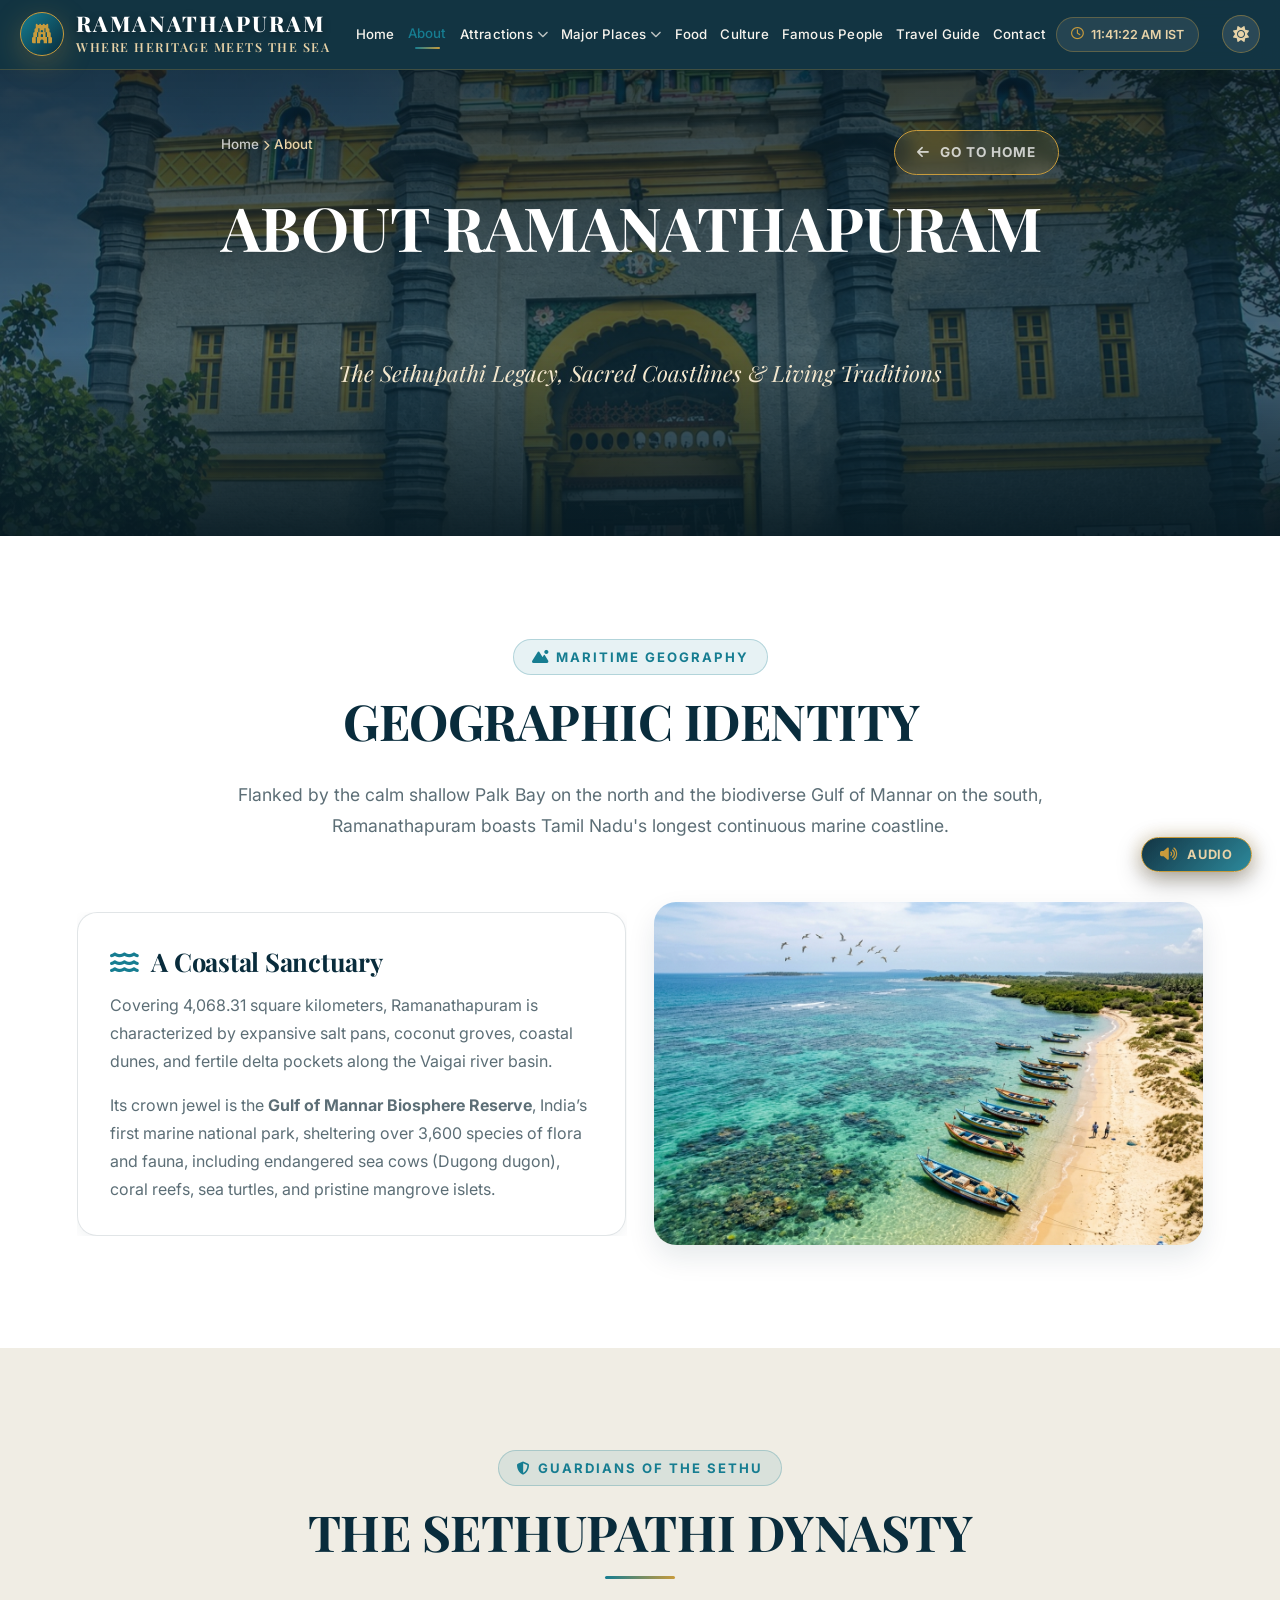
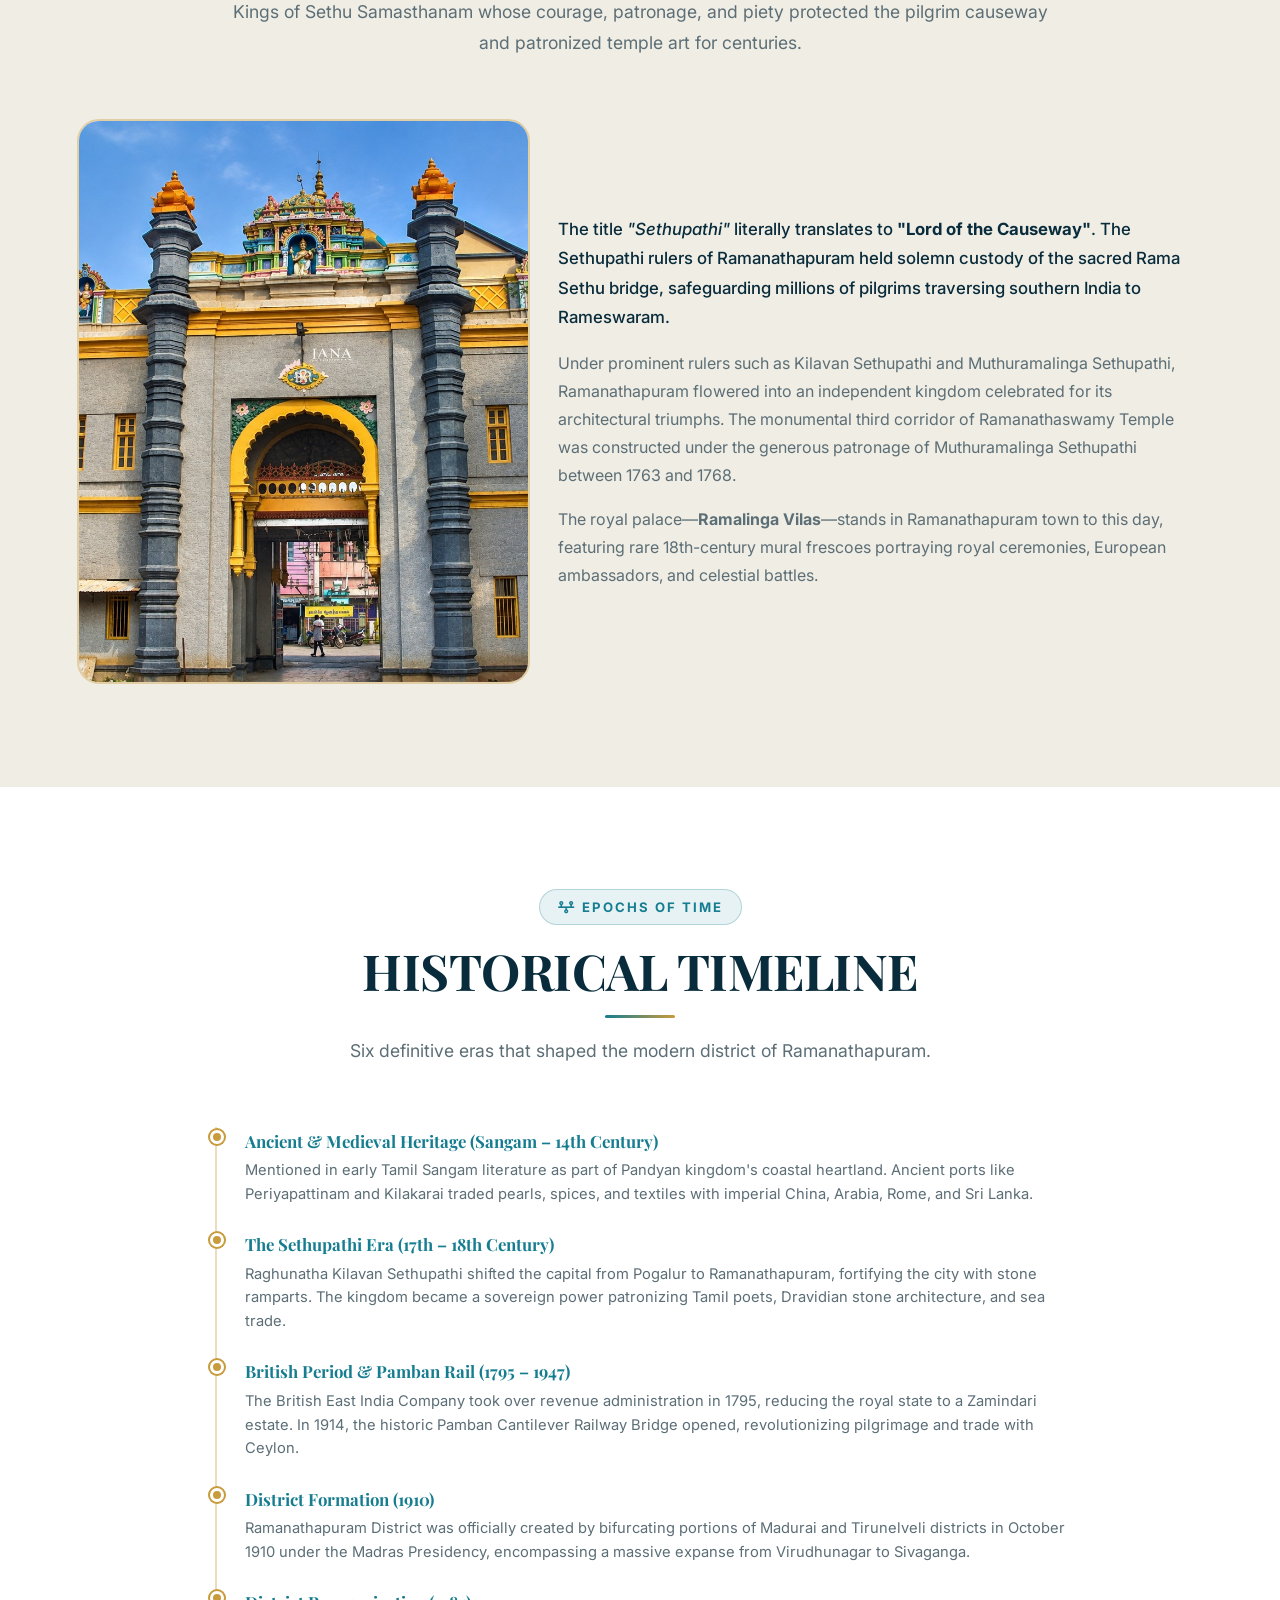
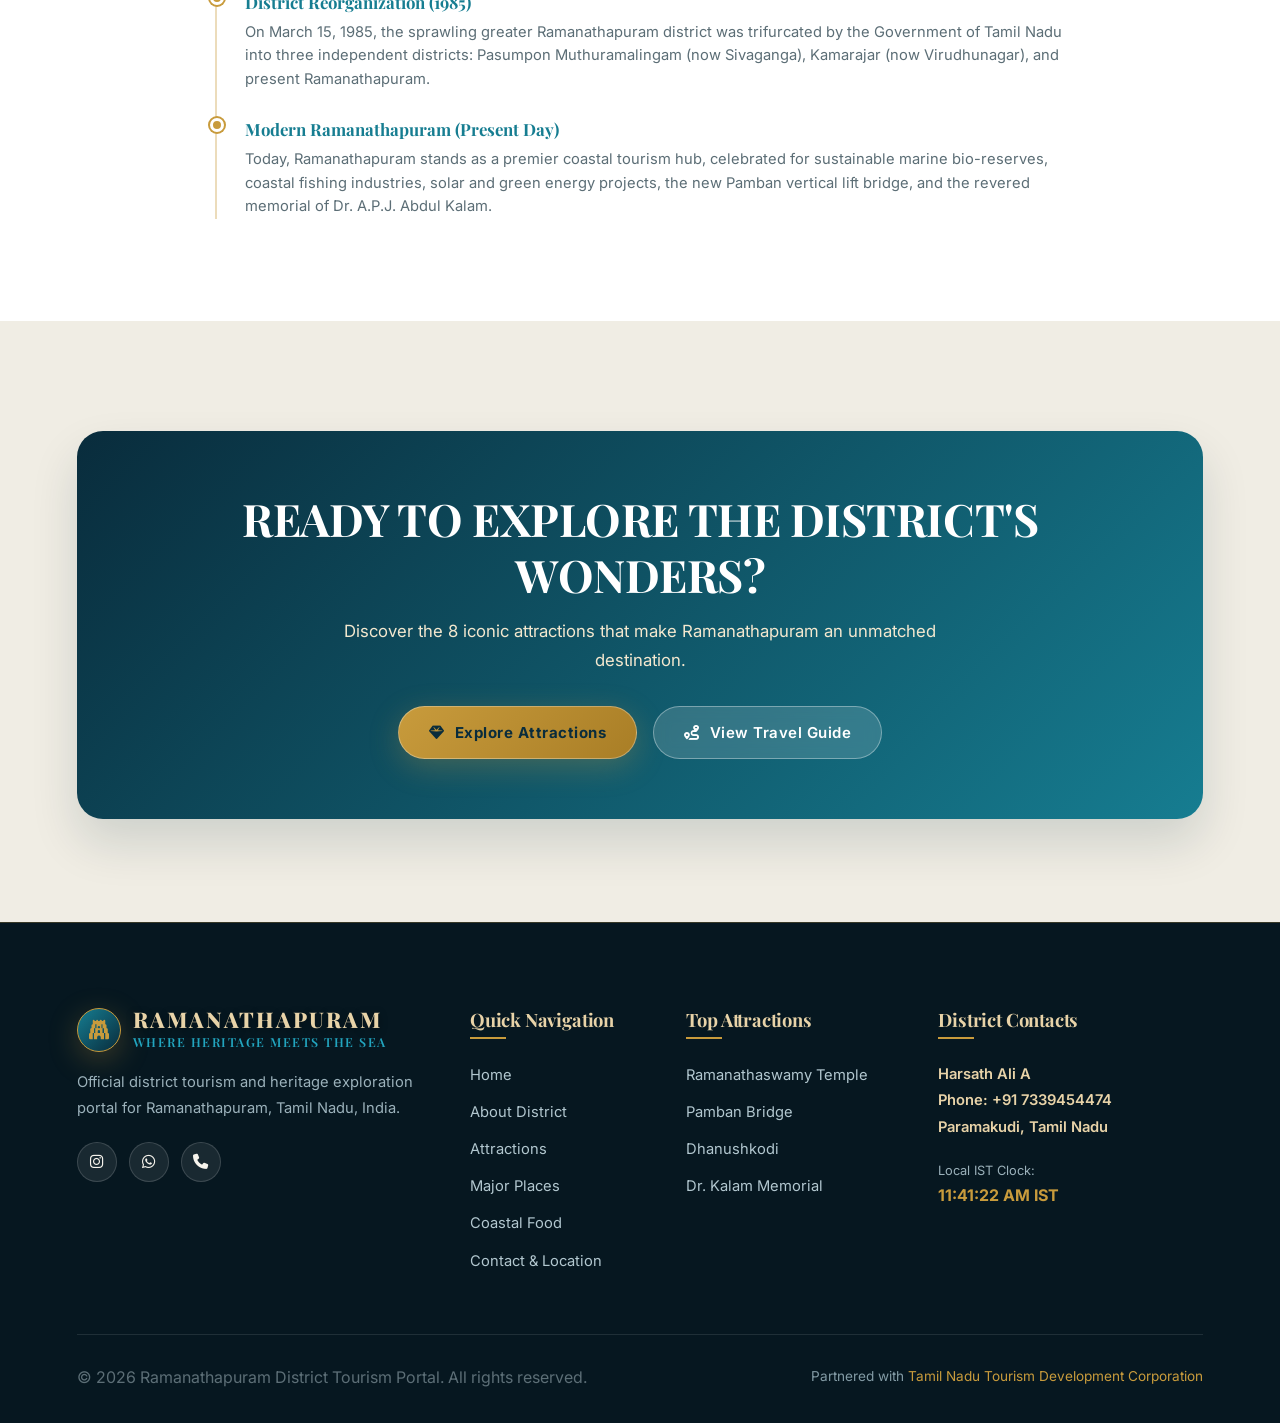
==== commit 04c695ad: "Add files via upload" ====
--- a/about.html
+++ b/about.html
@@ -1,416 +1,416 @@
-<!DOCTYPE html>
-<html lang="en" data-theme="light">
-<head>
-    <meta charset="UTF-8">
-    <meta name="viewport" content="width=device-width, initial-scale=1.0">
-    <title>About Ramanathapuram | Heritage, Geography & Royal Sethupathi Era</title>
-    <meta name="description" content="Discover the rich history, royal Sethupathi era, Gulf of Mannar marine reserve, and vibrant cultural heritage of Ramanathapuram District, Tamil Nadu.">
-    <link rel="icon" type="image/svg+xml" href="data:image/svg+xml,<svg xmlns='http://www.w3.org/2000/svg' viewBox='0 0 100 100'><text y='.9em' font-size='90'>🌊</text></svg>">
-
-    <link rel="stylesheet" href="https://cdnjs.cloudflare.com/ajax/libs/font-awesome/6.5.1/css/all.min.css">
-    <link rel="stylesheet" href="https://cdn.jsdelivr.net/npm/swiper@11/swiper-bundle.min.css">
-    <link rel="stylesheet" href="css/style.css">
-    <link rel="stylesheet" href="css/components.css">
-    <link rel="stylesheet" href="css/responsive.css">
-</head>
-<body class="page-about">
-
-    <div id="scroll-progress"></div>
-
-    <!-- Header Navigation -->
-    <header class="site-header" id="main-header">
-        <div class="nav-container-inner">
-            <a href="index.html" class="header-brand" aria-label="Ramanathapuram Tourism Home">
-                <div class="brand-logo-icon"><i class="fa-solid fa-gopuram"></i></div>
-                <div class="brand-text-group">
-                    <span class="brand-title on-hero">RAMANATHAPURAM</span>
-                    <span class="brand-tagline on-hero">Where Heritage Meets the Sea</span>
-                </div>
-            </a>
-
-            <nav class="desktop-nav" aria-label="Primary Navigation">
-                <ul class="nav-list">
-                    <li class="nav-item"><a href="index.html" class="nav-link on-hero">Home</a></li>
-                    <li class="nav-item"><a href="about.html" class="nav-link on-hero active">About</a></li>
-                    
-                    <li class="nav-item has-dropdown">
-                        <a href="attractions.html" class="nav-link on-hero">
-                            Attractions <i class="fa-solid fa-chevron-down dropdown-chevron"></i>
-                        </a>
-                        <ul class="dropdown-menu">
-                            <li class="dropdown-item"><a href="attractions.html#ramanathaswamy"><i class="fa-solid fa-om"></i> Ramanathaswamy Temple</a></li>
-                            <li class="dropdown-item"><a href="attractions.html#pamban"><i class="fa-solid fa-bridge"></i> Pamban Bridge</a></li>
-                            <li class="dropdown-item"><a href="attractions.html#dhanushkodi"><i class="fa-solid fa-monument"></i> Dhanushkodi</a></li>
-                            <li class="dropdown-item"><a href="attractions.html#kalam"><i class="fa-solid fa-star"></i> A.P.J. Abdul Kalam Memorial</a></li>
-                            <li class="dropdown-item"><a href="attractions.html#agni"><i class="fa-solid fa-water"></i> Agni Theertham</a></li>
-                            <li class="dropdown-item"><a href="attractions.html#uthirakosamangai"><i class="fa-solid fa-gem"></i> Thiru Uthirakosamangai</a></li>
-                            <li class="dropdown-item"><a href="attractions.html#thiruppullani"><i class="fa-solid fa-place-of-worship"></i> Thiruppullani</a></li>
-                            <li class="dropdown-item"><a href="attractions.html#dhanushkodi-beach"><i class="fa-solid fa-umbrella-beach"></i> Dhanushkodi Beach</a></li>
-                        </ul>
-                    </li>
-
-                    <li class="nav-item has-dropdown">
-                        <a href="places.html" class="nav-link on-hero">
-                            Major Places <i class="fa-solid fa-chevron-down dropdown-chevron"></i>
-                        </a>
-                        <ul class="dropdown-menu">
-                            <li class="dropdown-item"><a href="places.html#ramanathapuram"><i class="fa-solid fa-chess-rook"></i> Ramanathapuram</a></li>
-                            <li class="dropdown-item"><a href="places.html#rameswaram"><i class="fa-solid fa-gopuram"></i> Rameswaram</a></li>
-                            <li class="dropdown-item"><a href="places.html#paramakudi"><i class="fa-solid fa-masks-theater"></i> Paramakudi</a></li>
-                            <li class="dropdown-item"><a href="places.html#dhanushkodi"><i class="fa-solid fa-compass"></i> Dhanushkodi</a></li>
-                            <li class="dropdown-item"><a href="places.html#kilakarai"><i class="fa-solid fa-anchor"></i> Kilakarai</a></li>
-                            <li class="dropdown-item"><a href="places.html#uthirakosamangai"><i class="fa-solid fa-tree"></i> Thiru Uthirakosamangai</a></li>
-                        </ul>
-                    </li>
-
-                    <li class="nav-item"><a href="food.html" class="nav-link on-hero">Food</a></li>
-                    <li class="nav-item"><a href="culture.html" class="nav-link on-hero">Culture</a></li>
-                    <li class="nav-item"><a href="people.html" class="nav-link on-hero">Famous People</a></li>
-                    <li class="nav-item"><a href="guide.html" class="nav-link on-hero">Travel Guide</a></li>
-                    <li class="nav-item"><a href="contact.html" class="nav-link on-hero">Contact</a></li>
-                    <li class="nav-item">
-                        <div class="ist-clock-pill on-hero">
-                            <i class="fa-regular fa-clock clock-icon-pulse"></i>
-                            <span class="live-ist-clock">Loading IST...</span>
-                        </div>
-                    </li>
-                </ul>
-            </nav>
-
-            <div class="header-widgets">
-                <button class="theme-toggle-btn nav-theme-toggle on-hero" aria-label="Toggle dark and light mode" title="Toggle dark and light mode">
-                    <i class="fa-solid fa-moon"></i>
-                </button>
-                <button class="hamburger-btn on-hero" aria-label="Open Navigation Drawer">
-                    <span class="hamburger-line"></span>
-                    <span class="hamburger-line"></span>
-                    <span class="hamburger-line"></span>
-                </button>
-            </div>
-        </div>
-    </header>
-
-    <!-- Mobile Drawer -->
-    <div class="mobile-backdrop"></div>
-    <div class="mobile-nav-drawer" role="dialog" aria-modal="true">
-        <div class="mobile-drawer-header">
-            <span class="mobile-drawer-title">RAMANATHAPURAM</span>
-            <button class="mobile-close-btn" aria-label="Close"><i class="fa-solid fa-xmark"></i></button>
-        </div>
-        <div class="mobile-nav-body">
-            <a href="index.html" class="mobile-nav-link">Home <i class="fa-solid fa-arrow-right"></i></a>
-            <a href="about.html" class="mobile-nav-link active">About <i class="fa-solid fa-arrow-right"></i></a>
-            <div>
-                <div class="mobile-accordion-header" data-target="mob-attractions">
-                    <span>Attractions (8)</span>
-                    <i class="fa-solid fa-chevron-down"></i>
-                </div>
-                <div class="mobile-subnav" id="mob-attractions">
-                    <a href="attractions.html#ramanathaswamy">Ramanathaswamy Temple</a>
-                    <a href="attractions.html#pamban">Pamban Bridge</a>
-                    <a href="attractions.html#dhanushkodi">Dhanushkodi</a>
-                    <a href="attractions.html#kalam">A.P.J. Abdul Kalam Memorial</a>
-                    <a href="attractions.html#agni">Agni Theertham</a>
-                    <a href="attractions.html#uthirakosamangai">Thiru Uthirakosamangai</a>
-                    <a href="attractions.html#thiruppullani">Thiruppullani</a>
-                    <a href="attractions.html#dhanushkodi-beach">Dhanushkodi Beach</a>
-                </div>
-            </div>
-            <div>
-                <div class="mobile-accordion-header" data-target="mob-places">
-                    <span>Major Places</span>
-                    <i class="fa-solid fa-chevron-down"></i>
-                </div>
-                <div class="mobile-subnav" id="mob-places">
-                    <a href="places.html#ramanathapuram">Ramanathapuram</a>
-                    <a href="places.html#rameswaram">Rameswaram</a>
-                    <a href="places.html#paramakudi">Paramakudi</a>
-                    <a href="places.html#dhanushkodi">Dhanushkodi</a>
-                    <a href="places.html#kilakarai">Kilakarai</a>
-                    <a href="places.html#uthirakosamangai">Thiru Uthirakosamangai</a>
-                </div>
-            </div>
-            <a href="food.html" class="mobile-nav-link">Food <i class="fa-solid fa-arrow-right"></i></a>
-            <a href="culture.html" class="mobile-nav-link">Culture <i class="fa-solid fa-arrow-right"></i></a>
-            <a href="people.html" class="mobile-nav-link">Famous People <i class="fa-solid fa-arrow-right"></i></a>
-            <a href="guide.html" class="mobile-nav-link">Travel Guide <i class="fa-solid fa-arrow-right"></i></a>
-            <a href="contact.html" class="mobile-nav-link">Contact <i class="fa-solid fa-arrow-right"></i></a>
-        </div>
-        <div class="mobile-drawer-footer">
-            <span class="live-ist-clock" style="font-size: 0.85rem;"></span>
-            <div style="display: flex; gap: 8px; align-items: center;">
-                <button class="theme-toggle-btn" aria-label="Toggle dark and light mode" title="Toggle dark and light mode"><i class="fa-solid fa-moon"></i></button>
-            </div>
-        </div>
-    </div>
-
-    <main>
-        <!-- Page Hero -->
-        <section class="page-hero">
-            <div class="hero-bg-media">
-                <img src="assets/images/places/ramanathapuram.jpg" alt="Ramalinga Vilas Palace Ramanathapuram" class="hero-bg-img">
-            </div>
-            <div class="page-hero-overlay"></div>
-            <div class="page-hero-content">
-                <div class="breadcrumb-nav" style="display: flex; align-items: center; justify-content: space-between; flex-wrap: wrap; gap: 12px;">
-                    <div>
-                        <a href="index.html">Home</a> <i class="fa-solid fa-chevron-right" style="font-size: 0.65rem;"></i> <span>About</span>
-                    </div>
-                    <a href="index.html" class="btn-go-home"><i class="fa-solid fa-arrow-left"></i> Go to Home</a>
-                </div>
-                <h1 class="page-hero-title typing-title">ABOUT RAMANATHAPURAM</h1>
-                <p class="page-hero-subtitle">The Sethupathi Legacy, Sacred Coastlines & Living Traditions</p>
-
-                <!-- Scroll Indicator (Requirement 22) -->
-                <a href="#geo-section" class="scroll-indicator-wrap" aria-label="Scroll to Explore">
-                    <span class="scroll-indicator-label">Scroll to Explore</span>
-                    <div class="scroll-indicator-line"></div>
-                    <i class="fa-solid fa-chevron-down scroll-indicator-icon"></i>
-                </a>
-            </div>
-        </section>
-
-        <!-- Geographic Identity & Coastal Landscape -->
-        <section class="content-section" id="geo-section" style="background: var(--bg-surface);">
-            <div class="section-header">
-                <span class="section-badge"><i class="fa-solid fa-mountain-sun"></i> Maritime Geography</span>
-                <h2 class="section-title typing-title">GEOGRAPHIC IDENTITY</h2>
-                <p class="section-subtitle">
-                    Flanked by the calm shallow Palk Bay on the north and the biodiverse Gulf of Mannar on the south, Ramanathapuram boasts Tamil Nadu's longest continuous marine coastline.
-                </p>
-            </div>
-
-            <div class="editorial-grid" style="align-items: center;">
-                <div class="col-span-6">
-                    <div class="glass-card spring-jump" style="padding: 32px;">
-                        <h3 style="font-size: 1.6rem; color: var(--text-primary); margin-bottom: 14px;">
-                            <i class="fa-solid fa-water" style="color: var(--color-ocean-blue); margin-right: 8px;"></i> A Coastal Sanctuary
-                        </h3>
-                        <p style="margin-bottom: 16px;">
-                            Covering 4,068.31 square kilometers, Ramanathapuram is characterized by expansive salt pans, coconut groves, coastal dunes, and fertile delta pockets along the Vaigai river basin.
-                        </p>
-                        <p>
-                            Its crown jewel is the <strong>Gulf of Mannar Biosphere Reserve</strong>, India’s first marine national park, sheltering over 3,600 species of flora and fauna, including endangered sea cows (Dugong dugon), coral reefs, sea turtles, and pristine mangrove islets.
-                        </p>
-                    </div>
-                </div>
-
-                <div class="col-span-6">
-                    <div style="border-radius: 22px; overflow: hidden; box-shadow: var(--shadow-md);" class="spring-jump">
-                        <img src="assets/images/atmosphere/gulf_of_mannar.jpg" alt="Gulf of Mannar Biosphere Reserve" style="width: 100%; aspect-ratio: 16/10; object-fit: cover;" data-lightbox-src="assets/images/atmosphere/gulf_of_mannar.jpg" data-lightbox-caption="Pristine waters and coral ecosystems of Gulf of Mannar">
-                    </div>
-                </div>
-            </div>
-        </section>
-
-        <!-- Historical Significance: The Royal Sethupathis -->
-        <section class="content-section" style="background: var(--bg-surface-alt);">
-            <div class="section-header">
-                <span class="section-badge"><i class="fa-solid fa-shield-halved"></i> Guardians of the Sethu</span>
-                <h2 class="section-title">THE SETHUPATHI DYNASTY</h2>
-                <p class="section-subtitle">
-                    Kings of Sethu Samasthanam whose courage, patronage, and piety protected the pilgrim causeway and patronized temple art for centuries.
-                </p>
-            </div>
-
-            <div class="editorial-grid" style="align-items: center;">
-                <div class="col-span-5">
-                    <div style="border-radius: 22px; overflow: hidden; border: 2px solid var(--border-gold);" class="spring-jump">
-                        <img src="assets/images/places/ramanathapuram.jpg" alt="Ramalinga Vilas Palace Mural Heritage" style="width: 100%; aspect-ratio: 4/5; object-fit: cover;" data-lightbox-src="assets/images/places/ramanathapuram.jpg" data-lightbox-caption="Ramalinga Vilas Palace, Ramanathapuram">
-                    </div>
-                </div>
-
-                <div class="col-span-7" style="display: flex; flex-direction: column; gap: 16px;">
-                    <p style="font-size: 1.05rem; color: var(--text-primary); font-weight: 500;">
-                        The title <em>"Sethupathi"</em> literally translates to <strong>"Lord of the Causeway"</strong>. The Sethupathi rulers of Ramanathapuram held solemn custody of the sacred Rama Sethu bridge, safeguarding millions of pilgrims traversing southern India to Rameswaram.
-                    </p>
-                    <p>
-                        Under prominent rulers such as Kilavan Sethupathi and Muthuramalinga Sethupathi, Ramanathapuram flowered into an independent kingdom celebrated for its architectural triumphs. The monumental third corridor of Ramanathaswamy Temple was constructed under the generous patronage of Muthuramalinga Sethupathi between 1763 and 1768.
-                    </p>
-                    <p>
-                        The royal palace—<strong>Ramalinga Vilas</strong>—stands in Ramanathapuram town to this day, featuring rare 18th-century mural frescoes portraying royal ceremonies, European ambassadors, and celestial battles.
-                    </p>
-                </div>
-            </div>
-        </section>
-
-        <!-- Interactive History Timeline -->
-        <section class="content-section" style="background: var(--bg-surface);">
-            <div class="section-header">
-                <span class="section-badge"><i class="fa-solid fa-timeline"></i> Epochs of Time</span>
-                <h2 class="section-title">HISTORICAL TIMELINE</h2>
-                <p class="section-subtitle">Six definitive eras that shaped the modern district of Ramanathapuram.</p>
-            </div>
-
-            <div style="max-width: 850px; margin: 0 auto;">
-                <div class="biography-timeline">
-                    <!-- 1. Ancient & Medieval Heritage -->
-                    <div class="timeline-entry">
-                        <div class="timeline-dot"></div>
-                        <div class="timeline-year">Ancient & Medieval Heritage (Sangam – 14th Century)</div>
-                        <p class="timeline-text">
-                            Mentioned in early Tamil Sangam literature as part of Pandyan kingdom's coastal heartland. Ancient ports like Periyapattinam and Kilakarai traded pearls, spices, and textiles with imperial China, Arabia, Rome, and Sri Lanka.
-                        </p>
-                    </div>
-
-                    <!-- 2. Sethupathi Era -->
-                    <div class="timeline-entry">
-                        <div class="timeline-dot"></div>
-                        <div class="timeline-year">The Sethupathi Era (17th – 18th Century)</div>
-                        <p class="timeline-text">
-                            Raghunatha Kilavan Sethupathi shifted the capital from Pogalur to Ramanathapuram, fortifying the city with stone ramparts. The kingdom became a sovereign power patronizing Tamil poets, Dravidian stone architecture, and sea trade.
-                        </p>
-                    </div>
-
-                    <!-- 3. British Colonial Period -->
-                    <div class="timeline-entry">
-                        <div class="timeline-dot"></div>
-                        <div class="timeline-year">British Period & Pamban Rail (1795 – 1947)</div>
-                        <p class="timeline-text">
-                            The British East India Company took over revenue administration in 1795, reducing the royal state to a Zamindari estate. In 1914, the historic Pamban Cantilever Railway Bridge opened, revolutionizing pilgrimage and trade with Ceylon.
-                        </p>
-                    </div>
-
-                    <!-- 4. Formation of Ramanathapuram District -->
-                    <div class="timeline-entry">
-                        <div class="timeline-dot"></div>
-                        <div class="timeline-year">District Formation (1910)</div>
-                        <p class="timeline-text">
-                            Ramanathapuram District was officially created by bifurcating portions of Madurai and Tirunelveli districts in October 1910 under the Madras Presidency, encompassing a massive expanse from Virudhunagar to Sivaganga.
-                        </p>
-                    </div>
-
-                    <!-- 5. District Reorganization -->
-                    <div class="timeline-entry">
-                        <div class="timeline-dot"></div>
-                        <div class="timeline-year">District Reorganization (1985)</div>
-                        <p class="timeline-text">
-                            On March 15, 1985, the sprawling greater Ramanathapuram district was trifurcated by the Government of Tamil Nadu into three independent districts: Pasumpon Muthuramalingam (now Sivaganga), Kamarajar (now Virudhunagar), and present Ramanathapuram.
-                        </p>
-                    </div>
-
-                    <!-- 6. Modern Ramanathapuram -->
-                    <div class="timeline-entry">
-                        <div class="timeline-dot"></div>
-                        <div class="timeline-year">Modern Ramanathapuram (Present Day)</div>
-                        <p class="timeline-text">
-                            Today, Ramanathapuram stands as a premier coastal tourism hub, celebrated for sustainable marine bio-reserves, coastal fishing industries, solar and green energy projects, the new Pamban vertical lift bridge, and the revered memorial of Dr. A.P.J. Abdul Kalam.
-                        </p>
-                    </div>
-                </div>
-            </div>
-        </section>
-
-        <!-- Final CTA -->
-        <section class="content-section" style="background: var(--bg-surface-alt); padding-top: 40px;">
-            <div class="final-cta-banner spring-jump">
-                <h2>READY TO EXPLORE THE DISTRICT'S WONDERS?</h2>
-                <p>Discover the 8 iconic attractions that make Ramanathapuram an unmatched destination.</p>
-                <div style="display: flex; gap: 16px; justify-content: center; flex-wrap: wrap;">
-                    <a href="attractions.html" class="btn btn-gold spring-jump"><i class="fa-solid fa-gem"></i> Explore Attractions</a>
-                    <a href="guide.html" class="btn btn-secondary spring-jump"><i class="fa-solid fa-route"></i> View Travel Guide</a>
-                </div>
-            </div>
-        </section>
-    </main>
-
-    <!-- Global Image Lightbox Modal -->
-    <div id="lightbox-modal" role="dialog" aria-modal="true">
-        <button class="lightbox-btn lightbox-close"><i class="fa-solid fa-xmark"></i></button>
-        <button class="lightbox-btn lightbox-prev"><i class="fa-solid fa-chevron-left"></i></button>
-        <button class="lightbox-btn lightbox-next"><i class="fa-solid fa-chevron-right"></i></button>
-        <div class="lightbox-content-wrapper">
-            <img src="" alt="" class="lightbox-img">
-            <div class="lightbox-caption"></div>
-        </div>
-    </div>
-
-    <!-- Master Footer -->
-    <footer class="site-footer">
-        <div class="footer-grid">
-            <div class="footer-col">
-                <a href="index.html" class="header-brand" style="margin-bottom: 16px; display: inline-flex;">
-                    <div class="brand-logo-icon"><i class="fa-solid fa-gopuram"></i></div>
-                    <div class="brand-text-group">
-                        <span class="brand-title" style="color: var(--color-warm-sand);">RAMANATHAPURAM</span>
-                        <span class="brand-tagline" style="color: var(--color-ocean-light);">Where Heritage Meets the Sea</span>
-                    </div>
-                </a>
-                <p>Official district tourism and heritage exploration portal for Ramanathapuram, Tamil Nadu, India.</p>
-                <div class="footer-social-row">
-                    <a href="https://instagram.com/im__harsath" target="_blank" rel="noopener" class="footer-social-btn"><i class="fa-brands fa-instagram"></i></a>
-                    <a href="https://wa.me/917339454474" target="_blank" rel="noopener" class="footer-social-btn"><i class="fa-brands fa-whatsapp"></i></a>
-                    <a href="tel:+917339454474" class="footer-social-btn"><i class="fa-solid fa-phone"></i></a>
-                </div>
-            </div>
-
-            <div class="footer-col">
-                <h4>Quick Navigation</h4>
-                <ul class="footer-links">
-                    <li><a href="index.html">Home</a></li>
-                    <li><a href="about.html">About District</a></li>
-                    <li><a href="attractions.html">Attractions</a></li>
-                    <li><a href="places.html">Major Places</a></li>
-                    <li><a href="food.html">Coastal Food</a></li>
-                    <li><a href="contact.html">Contact & Location</a></li>
-                </ul>
-            </div>
-
-            <div class="footer-col">
-                <h4>Top Attractions</h4>
-                <ul class="footer-links">
-                    <li><a href="attractions.html#ramanathaswamy">Ramanathaswamy Temple</a></li>
-                    <li><a href="attractions.html#pamban">Pamban Bridge</a></li>
-                    <li><a href="attractions.html#dhanushkodi">Dhanushkodi</a></li>
-                    <li><a href="attractions.html#kalam">Dr. Kalam Memorial</a></li>
-                </ul>
-            </div>
-
-            <div class="footer-col">
-                <h4>District Contacts</h4>
-                <p style="color: var(--color-warm-sand); font-weight: 600;">
-                    Harsath Ali A<br>
-                    Phone: +91 7339454474<br>
-                    Paramakudi, Tamil Nadu
-                </p>
-                <div style="margin-top: 14px;">
-                    <span style="font-size: 0.8rem; color: #9BB1BA; display: block;">Local IST Clock:</span>
-                    <span class="live-ist-clock" style="color: var(--color-warm-gold); font-weight: 700;"></span>
-                </div>
-            </div>
-        </div>
-
-        <div class="footer-bottom">
-            <p>&copy; 2026 Ramanathapuram District Tourism Portal. All rights reserved.</p>
-            <span>Partnered with <a href="https://www.tamilnadutourism.tn.gov.in/" target="_blank" rel="noopener">Tamil Nadu Tourism Development Corporation</a></span>
-        </div>
-    </footer>
-
-    <!-- Floating AUDIO Button -->
-    <button id="floating-audio-pill" class="floating-audio-pill" aria-label="Toggle ocean ambience" title="Toggle ocean ambience" aria-pressed="true">
-        <i class="fa-solid fa-volume-high"></i>
-        <span class="audio-pill-label">AUDIO</span>
-    </button>
-
-    <!-- Floating Back to Top Button -->
-    <button id="back-to-top" class="back-to-top" aria-label="Back to Top" title="Back to Top">
-        <i class="fa-solid fa-arrow-up"></i>
-    </button>
-
-    <!-- External Animation & Interactive Libraries -->
-    <script src="https://cdnjs.cloudflare.com/ajax/libs/gsap/3.12.5/gsap.min.js"></script>
-    <script src="https://cdnjs.cloudflare.com/ajax/libs/gsap/3.12.5/ScrollTrigger.min.js"></script>
-    <script src="https://cdn.jsdelivr.net/npm/swiper@11/swiper-bundle.min.js"></script>
-
-    <!-- Audio Ambience Engine -->
-    <script src="js/audio-ambience.js"></script>
-
-    <!-- Site Master Scripts -->
-    <script src="js/main.js"></script>
-    <script src="js/animations.js"></script>
-    <script src="js/carousel.js"></script>
-
-    <!-- Mouse Tracking Cursor Glow (Positioned at bottom of DOM) -->
-    <div id="cursor-glow"></div>
-</body>
-</html>
+<!DOCTYPE html>
+<html lang="en" data-theme="light">
+<head>
+    <meta charset="UTF-8">
+    <meta name="viewport" content="width=device-width, initial-scale=1.0">
+    <title>About Ramanathapuram | Heritage, Geography & Royal Sethupathi Era</title>
+    <meta name="description" content="Discover the rich history, royal Sethupathi era, Gulf of Mannar marine reserve, and vibrant cultural heritage of Ramanathapuram District, Tamil Nadu.">
+    <link rel="icon" type="image/svg+xml" href="data:image/svg+xml,<svg xmlns='http://www.w3.org/2000/svg' viewBox='0 0 100 100'><text y='.9em' font-size='90'>🌊</text></svg>">
+
+    <link rel="stylesheet" href="https://cdnjs.cloudflare.com/ajax/libs/font-awesome/6.5.1/css/all.min.css">
+    <link rel="stylesheet" href="https://cdn.jsdelivr.net/npm/swiper@11/swiper-bundle.min.css">
+    <link rel="stylesheet" href="css/style.css">
+    <link rel="stylesheet" href="css/components.css">
+    <link rel="stylesheet" href="css/responsive.css">
+</head>
+<body class="page-about">
+
+    <div id="scroll-progress"></div>
+
+    <!-- Header Navigation -->
+    <header class="site-header" id="main-header">
+        <div class="nav-container-inner navbar">
+            <a href="index.html" class="header-brand navbar-brand" aria-label="Ramanathapuram Tourism Home">
+                <div class="brand-logo-icon"><i class="fa-solid fa-gopuram"></i></div>
+                <div class="brand-text-group">
+                    <span class="brand-title on-hero">RAMANATHAPURAM</span>
+                    <span class="brand-tagline on-hero">Where Heritage Meets the Sea</span>
+                </div>
+            </a>
+
+            <nav class="desktop-nav" aria-label="Primary Navigation">
+                <ul class="nav-list">
+                    <li class="nav-item"><a href="index.html" class="nav-link on-hero">Home</a></li>
+                    <li class="nav-item"><a href="about.html" class="nav-link on-hero active">About</a></li>
+                    
+                    <li class="nav-item has-dropdown">
+                        <a href="attractions.html" class="nav-link on-hero">
+                            Attractions <i class="fa-solid fa-chevron-down dropdown-chevron"></i>
+                        </a>
+                        <ul class="dropdown-menu">
+                            <li class="dropdown-item"><a href="attractions.html#ramanathaswamy"><i class="fa-solid fa-om"></i> Ramanathaswamy Temple</a></li>
+                            <li class="dropdown-item"><a href="attractions.html#pamban"><i class="fa-solid fa-bridge"></i> Pamban Bridge</a></li>
+                            <li class="dropdown-item"><a href="attractions.html#dhanushkodi"><i class="fa-solid fa-monument"></i> Dhanushkodi</a></li>
+                            <li class="dropdown-item"><a href="attractions.html#kalam"><i class="fa-solid fa-star"></i> A.P.J. Abdul Kalam Memorial</a></li>
+                            <li class="dropdown-item"><a href="attractions.html#agni"><i class="fa-solid fa-water"></i> Agni Theertham</a></li>
+                            <li class="dropdown-item"><a href="attractions.html#uthirakosamangai"><i class="fa-solid fa-gem"></i> Thiru Uthirakosamangai</a></li>
+                            <li class="dropdown-item"><a href="attractions.html#thiruppullani"><i class="fa-solid fa-place-of-worship"></i> Thiruppullani</a></li>
+                            <li class="dropdown-item"><a href="attractions.html#dhanushkodi-beach"><i class="fa-solid fa-umbrella-beach"></i> Dhanushkodi Beach</a></li>
+                        </ul>
+                    </li>
+
+                    <li class="nav-item has-dropdown">
+                        <a href="places.html" class="nav-link on-hero">
+                            Major Places <i class="fa-solid fa-chevron-down dropdown-chevron"></i>
+                        </a>
+                        <ul class="dropdown-menu">
+                            <li class="dropdown-item"><a href="places.html#ramanathapuram"><i class="fa-solid fa-chess-rook"></i> Ramanathapuram</a></li>
+                            <li class="dropdown-item"><a href="places.html#rameswaram"><i class="fa-solid fa-gopuram"></i> Rameswaram</a></li>
+                            <li class="dropdown-item"><a href="places.html#paramakudi"><i class="fa-solid fa-masks-theater"></i> Paramakudi</a></li>
+                            <li class="dropdown-item"><a href="places.html#dhanushkodi"><i class="fa-solid fa-compass"></i> Dhanushkodi</a></li>
+                            <li class="dropdown-item"><a href="places.html#kilakarai"><i class="fa-solid fa-anchor"></i> Kilakarai</a></li>
+                            <li class="dropdown-item"><a href="places.html#uthirakosamangai"><i class="fa-solid fa-tree"></i> Thiru Uthirakosamangai</a></li>
+                        </ul>
+                    </li>
+
+                    <li class="nav-item"><a href="food.html" class="nav-link on-hero">Food</a></li>
+                    <li class="nav-item"><a href="culture.html" class="nav-link on-hero">Culture</a></li>
+                    <li class="nav-item"><a href="people.html" class="nav-link on-hero">Famous People</a></li>
+                    <li class="nav-item"><a href="guide.html" class="nav-link on-hero">Travel Guide</a></li>
+                    <li class="nav-item"><a href="contact.html" class="nav-link on-hero">Contact</a></li>
+                    <li class="nav-item">
+                        <div class="ist-clock-pill on-hero">
+                            <i class="fa-regular fa-clock clock-icon-pulse"></i>
+                            <span class="live-ist-clock">Loading IST...</span>
+                        </div>
+                    </li>
+                </ul>
+            </nav>
+
+            <div class="header-widgets">
+                <button class="theme-toggle-btn nav-theme-toggle theme-toggle on-hero" aria-label="Toggle dark and light mode" title="Toggle dark and light mode">
+                    <i class="fa-solid fa-moon"></i>
+                </button>
+                <button class="hamburger-btn hamburger-menu on-hero" aria-label="Open Navigation Drawer">
+                    <span class="hamburger-line"></span>
+                    <span class="hamburger-line"></span>
+                    <span class="hamburger-line"></span>
+                </button>
+            </div>
+        </div>
+    </header>
+
+    <!-- Mobile Drawer -->
+    <div class="mobile-backdrop"></div>
+    <div class="mobile-nav-drawer" role="dialog" aria-modal="true">
+        <div class="mobile-drawer-header">
+            <span class="mobile-drawer-title">RAMANATHAPURAM</span>
+            <button class="mobile-close-btn" aria-label="Close"><i class="fa-solid fa-xmark"></i></button>
+        </div>
+        <div class="mobile-nav-body">
+            <a href="index.html" class="mobile-nav-link">Home <i class="fa-solid fa-arrow-right"></i></a>
+            <a href="about.html" class="mobile-nav-link active">About <i class="fa-solid fa-arrow-right"></i></a>
+            <div>
+                <div class="mobile-accordion-header" data-target="mob-attractions">
+                    <span>Attractions (8)</span>
+                    <i class="fa-solid fa-chevron-down"></i>
+                </div>
+                <div class="mobile-subnav" id="mob-attractions">
+                    <a href="attractions.html#ramanathaswamy">Ramanathaswamy Temple</a>
+                    <a href="attractions.html#pamban">Pamban Bridge</a>
+                    <a href="attractions.html#dhanushkodi">Dhanushkodi</a>
+                    <a href="attractions.html#kalam">A.P.J. Abdul Kalam Memorial</a>
+                    <a href="attractions.html#agni">Agni Theertham</a>
+                    <a href="attractions.html#uthirakosamangai">Thiru Uthirakosamangai</a>
+                    <a href="attractions.html#thiruppullani">Thiruppullani</a>
+                    <a href="attractions.html#dhanushkodi-beach">Dhanushkodi Beach</a>
+                </div>
+            </div>
+            <div>
+                <div class="mobile-accordion-header" data-target="mob-places">
+                    <span>Major Places</span>
+                    <i class="fa-solid fa-chevron-down"></i>
+                </div>
+                <div class="mobile-subnav" id="mob-places">
+                    <a href="places.html#ramanathapuram">Ramanathapuram</a>
+                    <a href="places.html#rameswaram">Rameswaram</a>
+                    <a href="places.html#paramakudi">Paramakudi</a>
+                    <a href="places.html#dhanushkodi">Dhanushkodi</a>
+                    <a href="places.html#kilakarai">Kilakarai</a>
+                    <a href="places.html#uthirakosamangai">Thiru Uthirakosamangai</a>
+                </div>
+            </div>
+            <a href="food.html" class="mobile-nav-link">Food <i class="fa-solid fa-arrow-right"></i></a>
+            <a href="culture.html" class="mobile-nav-link">Culture <i class="fa-solid fa-arrow-right"></i></a>
+            <a href="people.html" class="mobile-nav-link">Famous People <i class="fa-solid fa-arrow-right"></i></a>
+            <a href="guide.html" class="mobile-nav-link">Travel Guide <i class="fa-solid fa-arrow-right"></i></a>
+            <a href="contact.html" class="mobile-nav-link">Contact <i class="fa-solid fa-arrow-right"></i></a>
+        </div>
+        <div class="mobile-drawer-footer">
+            <span class="live-ist-clock" style="font-size: 0.85rem;"></span>
+            <div style="display: flex; gap: 8px; align-items: center;">
+                <button class="theme-toggle-btn" aria-label="Toggle dark and light mode" title="Toggle dark and light mode"><i class="fa-solid fa-moon"></i></button>
+            </div>
+        </div>
+    </div>
+
+    <main>
+        <!-- Page Hero -->
+        <section class="page-hero">
+            <div class="hero-bg-media">
+                <img src="assets/images/places/ramanathapuram.jpg" alt="Ramalinga Vilas Palace Ramanathapuram" class="hero-bg-img">
+            </div>
+            <div class="page-hero-overlay"></div>
+            <div class="page-hero-content">
+                <div class="breadcrumb-nav" style="display: flex; align-items: center; justify-content: space-between; flex-wrap: wrap; gap: 12px;">
+                    <div>
+                        <a href="index.html">Home</a> <i class="fa-solid fa-chevron-right" style="font-size: 0.65rem;"></i> <span>About</span>
+                    </div>
+                    <a href="index.html" class="btn-go-home"><i class="fa-solid fa-arrow-left"></i> Go to Home</a>
+                </div>
+                <h1 class="page-hero-title typing-title">ABOUT RAMANATHAPURAM</h1>
+                <p class="page-hero-subtitle">The Sethupathi Legacy, Sacred Coastlines & Living Traditions</p>
+
+                <!-- Scroll Indicator (Requirement 22) -->
+                <a href="#geo-section" class="scroll-indicator-wrap" aria-label="Scroll to Explore">
+                    <span class="scroll-indicator-label">Scroll to Explore</span>
+                    <div class="scroll-indicator-line"></div>
+                    <i class="fa-solid fa-chevron-down scroll-indicator-icon"></i>
+                </a>
+            </div>
+        </section>
+
+        <!-- Geographic Identity & Coastal Landscape -->
+        <section class="content-section" id="geo-section" style="background: var(--bg-surface);">
+            <div class="section-header">
+                <span class="section-badge"><i class="fa-solid fa-mountain-sun"></i> Maritime Geography</span>
+                <h2 class="section-title typing-title">GEOGRAPHIC IDENTITY</h2>
+                <p class="section-subtitle">
+                    Flanked by the calm shallow Palk Bay on the north and the biodiverse Gulf of Mannar on the south, Ramanathapuram boasts Tamil Nadu's longest continuous marine coastline.
+                </p>
+            </div>
+
+            <div class="editorial-grid" style="align-items: center;">
+                <div class="col-span-6">
+                    <div class="glass-card spring-jump" style="padding: 32px;">
+                        <h3 style="font-size: 1.6rem; color: var(--text-primary); margin-bottom: 14px;">
+                            <i class="fa-solid fa-water" style="color: var(--color-ocean-blue); margin-right: 8px;"></i> A Coastal Sanctuary
+                        </h3>
+                        <p style="margin-bottom: 16px;">
+                            Covering 4,068.31 square kilometers, Ramanathapuram is characterized by expansive salt pans, coconut groves, coastal dunes, and fertile delta pockets along the Vaigai river basin.
+                        </p>
+                        <p>
+                            Its crown jewel is the <strong>Gulf of Mannar Biosphere Reserve</strong>, India’s first marine national park, sheltering over 3,600 species of flora and fauna, including endangered sea cows (Dugong dugon), coral reefs, sea turtles, and pristine mangrove islets.
+                        </p>
+                    </div>
+                </div>
+
+                <div class="col-span-6">
+                    <div style="border-radius: 22px; overflow: hidden; box-shadow: var(--shadow-md);" class="spring-jump">
+                        <img src="assets/images/atmosphere/gulf_of_mannar.jpg" alt="Gulf of Mannar Biosphere Reserve" style="width: 100%; aspect-ratio: 16/10; object-fit: cover;" data-lightbox-src="assets/images/atmosphere/gulf_of_mannar.jpg" data-lightbox-caption="Pristine waters and coral ecosystems of Gulf of Mannar">
+                    </div>
+                </div>
+            </div>
+        </section>
+
+        <!-- Historical Significance: The Royal Sethupathis -->
+        <section class="content-section" style="background: var(--bg-surface-alt);">
+            <div class="section-header">
+                <span class="section-badge"><i class="fa-solid fa-shield-halved"></i> Guardians of the Sethu</span>
+                <h2 class="section-title">THE SETHUPATHI DYNASTY</h2>
+                <p class="section-subtitle">
+                    Kings of Sethu Samasthanam whose courage, patronage, and piety protected the pilgrim causeway and patronized temple art for centuries.
+                </p>
+            </div>
+
+            <div class="editorial-grid" style="align-items: center;">
+                <div class="col-span-5">
+                    <div style="border-radius: 22px; overflow: hidden; border: 2px solid var(--border-gold);" class="spring-jump">
+                        <img src="assets/images/places/ramanathapuram.jpg" alt="Ramalinga Vilas Palace Mural Heritage" style="width: 100%; aspect-ratio: 4/5; object-fit: cover;" data-lightbox-src="assets/images/places/ramanathapuram.jpg" data-lightbox-caption="Ramalinga Vilas Palace, Ramanathapuram">
+                    </div>
+                </div>
+
+                <div class="col-span-7" style="display: flex; flex-direction: column; gap: 16px;">
+                    <p style="font-size: 1.05rem; color: var(--text-primary); font-weight: 500;">
+                        The title <em>"Sethupathi"</em> literally translates to <strong>"Lord of the Causeway"</strong>. The Sethupathi rulers of Ramanathapuram held solemn custody of the sacred Rama Sethu bridge, safeguarding millions of pilgrims traversing southern India to Rameswaram.
+                    </p>
+                    <p>
+                        Under prominent rulers such as Kilavan Sethupathi and Muthuramalinga Sethupathi, Ramanathapuram flowered into an independent kingdom celebrated for its architectural triumphs. The monumental third corridor of Ramanathaswamy Temple was constructed under the generous patronage of Muthuramalinga Sethupathi between 1763 and 1768.
+                    </p>
+                    <p>
+                        The royal palace—<strong>Ramalinga Vilas</strong>—stands in Ramanathapuram town to this day, featuring rare 18th-century mural frescoes portraying royal ceremonies, European ambassadors, and celestial battles.
+                    </p>
+                </div>
+            </div>
+        </section>
+
+        <!-- Interactive History Timeline -->
+        <section class="content-section" style="background: var(--bg-surface);">
+            <div class="section-header">
+                <span class="section-badge"><i class="fa-solid fa-timeline"></i> Epochs of Time</span>
+                <h2 class="section-title">HISTORICAL TIMELINE</h2>
+                <p class="section-subtitle">Six definitive eras that shaped the modern district of Ramanathapuram.</p>
+            </div>
+
+            <div style="max-width: 850px; margin: 0 auto;">
+                <div class="biography-timeline">
+                    <!-- 1. Ancient & Medieval Heritage -->
+                    <div class="timeline-entry">
+                        <div class="timeline-dot"></div>
+                        <div class="timeline-year">Ancient & Medieval Heritage (Sangam – 14th Century)</div>
+                        <p class="timeline-text">
+                            Mentioned in early Tamil Sangam literature as part of Pandyan kingdom's coastal heartland. Ancient ports like Periyapattinam and Kilakarai traded pearls, spices, and textiles with imperial China, Arabia, Rome, and Sri Lanka.
+                        </p>
+                    </div>
+
+                    <!-- 2. Sethupathi Era -->
+                    <div class="timeline-entry">
+                        <div class="timeline-dot"></div>
+                        <div class="timeline-year">The Sethupathi Era (17th – 18th Century)</div>
+                        <p class="timeline-text">
+                            Raghunatha Kilavan Sethupathi shifted the capital from Pogalur to Ramanathapuram, fortifying the city with stone ramparts. The kingdom became a sovereign power patronizing Tamil poets, Dravidian stone architecture, and sea trade.
+                        </p>
+                    </div>
+
+                    <!-- 3. British Colonial Period -->
+                    <div class="timeline-entry">
+                        <div class="timeline-dot"></div>
+                        <div class="timeline-year">British Period & Pamban Rail (1795 – 1947)</div>
+                        <p class="timeline-text">
+                            The British East India Company took over revenue administration in 1795, reducing the royal state to a Zamindari estate. In 1914, the historic Pamban Cantilever Railway Bridge opened, revolutionizing pilgrimage and trade with Ceylon.
+                        </p>
+                    </div>
+
+                    <!-- 4. Formation of Ramanathapuram District -->
+                    <div class="timeline-entry">
+                        <div class="timeline-dot"></div>
+                        <div class="timeline-year">District Formation (1910)</div>
+                        <p class="timeline-text">
+                            Ramanathapuram District was officially created by bifurcating portions of Madurai and Tirunelveli districts in October 1910 under the Madras Presidency, encompassing a massive expanse from Virudhunagar to Sivaganga.
+                        </p>
+                    </div>
+
+                    <!-- 5. District Reorganization -->
+                    <div class="timeline-entry">
+                        <div class="timeline-dot"></div>
+                        <div class="timeline-year">District Reorganization (1985)</div>
+                        <p class="timeline-text">
+                            On March 15, 1985, the sprawling greater Ramanathapuram district was trifurcated by the Government of Tamil Nadu into three independent districts: Pasumpon Muthuramalingam (now Sivaganga), Kamarajar (now Virudhunagar), and present Ramanathapuram.
+                        </p>
+                    </div>
+
+                    <!-- 6. Modern Ramanathapuram -->
+                    <div class="timeline-entry">
+                        <div class="timeline-dot"></div>
+                        <div class="timeline-year">Modern Ramanathapuram (Present Day)</div>
+                        <p class="timeline-text">
+                            Today, Ramanathapuram stands as a premier coastal tourism hub, celebrated for sustainable marine bio-reserves, coastal fishing industries, solar and green energy projects, the new Pamban vertical lift bridge, and the revered memorial of Dr. A.P.J. Abdul Kalam.
+                        </p>
+                    </div>
+                </div>
+            </div>
+        </section>
+
+        <!-- Final CTA -->
+        <section class="content-section" style="background: var(--bg-surface-alt); padding-top: 40px;">
+            <div class="final-cta-banner spring-jump">
+                <h2>READY TO EXPLORE THE DISTRICT'S WONDERS?</h2>
+                <p>Discover the 8 iconic attractions that make Ramanathapuram an unmatched destination.</p>
+                <div style="display: flex; gap: 16px; justify-content: center; flex-wrap: wrap;">
+                    <a href="attractions.html" class="btn btn-gold spring-jump"><i class="fa-solid fa-gem"></i> Explore Attractions</a>
+                    <a href="guide.html" class="btn btn-secondary spring-jump"><i class="fa-solid fa-route"></i> View Travel Guide</a>
+                </div>
+            </div>
+        </section>
+    </main>
+
+    <!-- Global Image Lightbox Modal -->
+    <div id="lightbox-modal" role="dialog" aria-modal="true">
+        <button class="lightbox-btn lightbox-close"><i class="fa-solid fa-xmark"></i></button>
+        <button class="lightbox-btn lightbox-prev"><i class="fa-solid fa-chevron-left"></i></button>
+        <button class="lightbox-btn lightbox-next"><i class="fa-solid fa-chevron-right"></i></button>
+        <div class="lightbox-content-wrapper">
+            <img src="" alt="" class="lightbox-img">
+            <div class="lightbox-caption"></div>
+        </div>
+    </div>
+
+    <!-- Master Footer -->
+    <footer class="site-footer">
+        <div class="footer-grid">
+            <div class="footer-col">
+                <a href="index.html" class="header-brand navbar-brand" style="margin-bottom: 16px; display: inline-flex;">
+                    <div class="brand-logo-icon"><i class="fa-solid fa-gopuram"></i></div>
+                    <div class="brand-text-group">
+                        <span class="brand-title" style="color: var(--color-warm-sand);">RAMANATHAPURAM</span>
+                        <span class="brand-tagline" style="color: var(--color-ocean-light);">Where Heritage Meets the Sea</span>
+                    </div>
+                </a>
+                <p>Official district tourism and heritage exploration portal for Ramanathapuram, Tamil Nadu, India.</p>
+                <div class="footer-social-row">
+                    <a href="https://instagram.com/im__harsath" target="_blank" rel="noopener" class="footer-social-btn"><i class="fa-brands fa-instagram"></i></a>
+                    <a href="https://wa.me/917339454474" target="_blank" rel="noopener" class="footer-social-btn"><i class="fa-brands fa-whatsapp"></i></a>
+                    <a href="tel:+917339454474" class="footer-social-btn"><i class="fa-solid fa-phone"></i></a>
+                </div>
+            </div>
+
+            <div class="footer-col">
+                <h4>Quick Navigation</h4>
+                <ul class="footer-links">
+                    <li><a href="index.html">Home</a></li>
+                    <li><a href="about.html">About District</a></li>
+                    <li><a href="attractions.html">Attractions</a></li>
+                    <li><a href="places.html">Major Places</a></li>
+                    <li><a href="food.html">Coastal Food</a></li>
+                    <li><a href="contact.html">Contact & Location</a></li>
+                </ul>
+            </div>
+
+            <div class="footer-col">
+                <h4>Top Attractions</h4>
+                <ul class="footer-links">
+                    <li><a href="attractions.html#ramanathaswamy">Ramanathaswamy Temple</a></li>
+                    <li><a href="attractions.html#pamban">Pamban Bridge</a></li>
+                    <li><a href="attractions.html#dhanushkodi">Dhanushkodi</a></li>
+                    <li><a href="attractions.html#kalam">Dr. Kalam Memorial</a></li>
+                </ul>
+            </div>
+
+            <div class="footer-col">
+                <h4>District Contacts</h4>
+                <p style="color: var(--color-warm-sand); font-weight: 600;">
+                    Harsath Ali A<br>
+                    Phone: +91 7339454474<br>
+                    Paramakudi, Tamil Nadu
+                </p>
+                <div style="margin-top: 14px;">
+                    <span style="font-size: 0.8rem; color: #9BB1BA; display: block;">Local IST Clock:</span>
+                    <span class="live-ist-clock" style="color: var(--color-warm-gold); font-weight: 700;"></span>
+                </div>
+            </div>
+        </div>
+
+        <div class="footer-bottom">
+            <p>&copy; 2026 Ramanathapuram District Tourism Portal. All rights reserved.</p>
+            <span>Partnered with <a href="https://www.tamilnadutourism.tn.gov.in/" target="_blank" rel="noopener">Tamil Nadu Tourism Development Corporation</a></span>
+        </div>
+    </footer>
+
+    <!-- Floating AUDIO Button -->
+    <button id="floating-audio-pill" class="floating-audio-pill" aria-label="Toggle ocean ambience" title="Toggle ocean ambience" aria-pressed="true">
+        <i class="fa-solid fa-volume-high"></i>
+        <span class="audio-pill-label">AUDIO</span>
+    </button>
+
+    <!-- Floating Back to Top Button -->
+    <button id="back-to-top" class="back-to-top" aria-label="Back to Top" title="Back to Top">
+        <i class="fa-solid fa-arrow-up"></i>
+    </button>
+
+    <!-- External Animation & Interactive Libraries -->
+    <script src="https://cdnjs.cloudflare.com/ajax/libs/gsap/3.12.5/gsap.min.js"></script>
+    <script src="https://cdnjs.cloudflare.com/ajax/libs/gsap/3.12.5/ScrollTrigger.min.js"></script>
+    <script src="https://cdn.jsdelivr.net/npm/swiper@11/swiper-bundle.min.js"></script>
+
+    <!-- Audio Ambience Engine -->
+    <script src="js/audio-ambience.js"></script>
+
+    <!-- Site Master Scripts -->
+    <script src="js/main.js"></script>
+    <script src="js/animations.js"></script>
+    <script src="js/carousel.js"></script>
+
+    <!-- Mouse Tracking Cursor Glow (Positioned at bottom of DOM) -->
+    <div id="cursor-glow"></div>
+</body>
+</html>
--- a/css/responsive.css
+++ b/css/responsive.css
@@ -277,20 +277,140 @@
     }
 }
 
+/* ==========================================================================
+   MOBILE NAVIGATION BAR (<= 768px)
+   ========================================================================== */
+@media (max-width: 768px) {
+    header.site-header,
+    .site-header {
+        width: 100%;
+        max-width: 100vw;
+        padding: 0 !important;
+        box-sizing: border-box;
+        overflow: hidden;
+    }
+
+    .navbar,
+    .nav-container-inner {
+        width: 100%;
+        max-width: 100vw;
+        padding: 8px 12px;
+        display: flex;
+        align-items: center;
+        justify-content: space-between;
+        box-sizing: border-box;
+        overflow: hidden;
+        gap: 10px;
+    }
+
+    .navbar-brand,
+    .header-brand {
+        flex: 1 1 auto;
+        min-width: 0;
+        display: flex;
+        align-items: center;
+        gap: 8px;
+        overflow: hidden;
+    }
+
+    .brand-logo-icon {
+        width: 34px;
+        height: 34px;
+        min-width: 34px;
+        font-size: 0.95rem;
+        flex-shrink: 0;
+    }
+
+    .brand-text-group {
+        min-width: 0;
+        flex: 1 1 auto;
+        overflow: hidden;
+        display: flex;
+        flex-direction: column;
+    }
+
+    .brand-title {
+        font-family: var(--font-heading);
+        font-size: clamp(0.85rem, 3.8vw, 1.15rem);
+        font-weight: 800;
+        letter-spacing: 1px;
+        white-space: nowrap;
+        overflow: hidden;
+        text-overflow: ellipsis;
+        line-height: 1.15;
+    }
+
+    .brand-tagline {
+        font-size: clamp(0.55rem, 2vw, 0.65rem);
+        letter-spacing: 0.5px;
+        white-space: nowrap;
+        overflow: hidden;
+        text-overflow: ellipsis;
+        line-height: 1.1;
+    }
+
+    .header-widgets {
+        display: flex;
+        align-items: center;
+        gap: 10px;
+        flex-shrink: 0;
+        margin-left: auto;
+    }
+
+    .theme-toggle,
+    .theme-toggle-btn,
+    .nav-theme-toggle,
+    .hamburger-menu,
+    .hamburger-btn {
+        flex-shrink: 0;
+    }
+
+    .theme-toggle,
+    .theme-toggle-btn,
+    .nav-theme-toggle {
+        width: 38px;
+        height: 38px;
+        min-width: 38px;
+        font-size: 0.95rem;
+        display: flex;
+        align-items: center;
+        justify-content: center;
+    }
+
+    .hamburger-menu,
+    .hamburger-btn {
+        width: 38px;
+        height: 38px;
+        min-width: 38px;
+        display: flex;
+        align-items: center;
+        justify-content: center;
+    }
+}
+
+@media (max-width: 480px) {
+    .brand-tagline {
+        display: none; /* Clean title-only appearance on compact phone screens */
+    }
+
+    .brand-title {
+        font-size: clamp(0.82rem, 4.2vw, 1.05rem);
+        letter-spacing: 0.8px;
+    }
+
+    .navbar,
+    .nav-container-inner {
+        padding: 8px 10px;
+        gap: 8px;
+    }
+
+    .header-widgets {
+        gap: 8px;
+    }
+}
+
 /* Mobile Screens (<= 580px) */
 @media (max-width: 580px) {
-    header.site-header {
-        padding: 10px 4%;
-    }
-
-    .brand-title {
-        font-size: 1.15rem;
-    }
-
-    .brand-tagline {
-        font-size: 0.7rem;
-    }
-
     .ist-clock-pill {
         display: none; /* Hide IST clock text on very small screen to prevent nav congestion, visible in drawer */
     }
